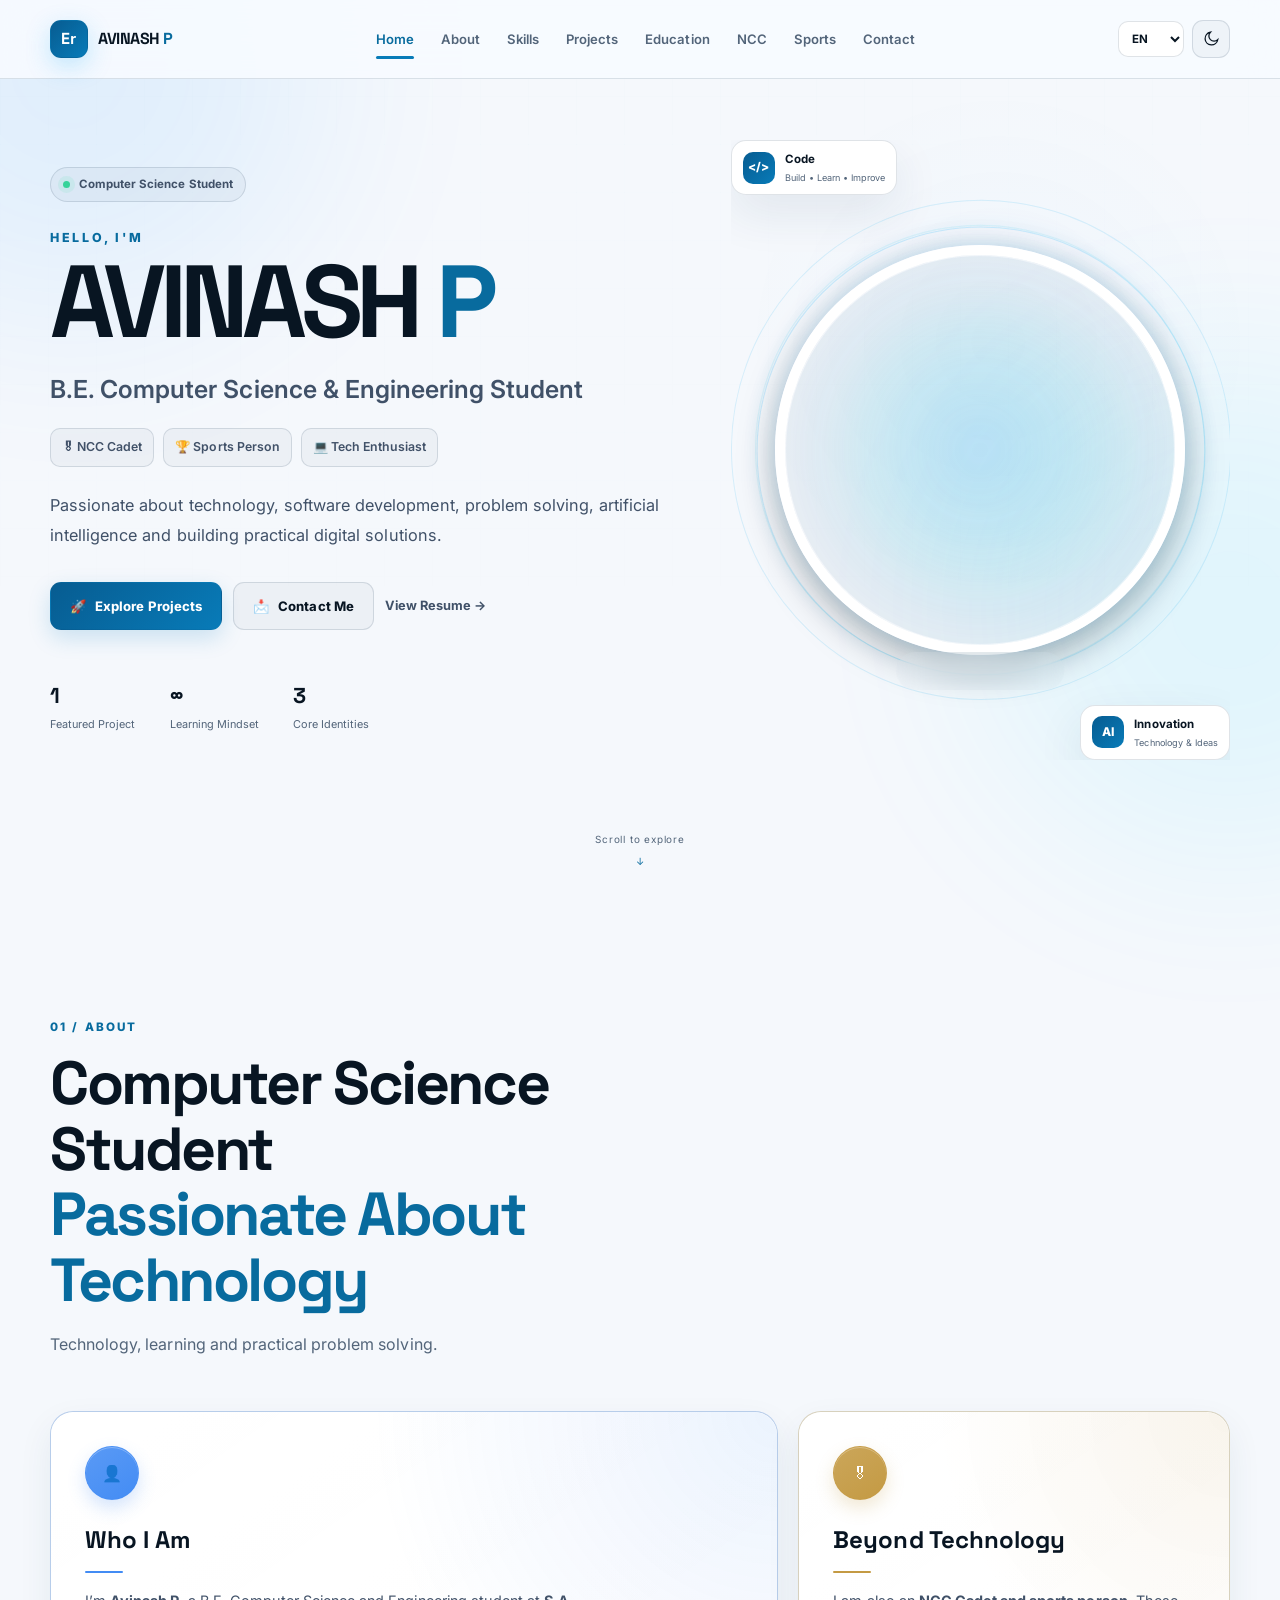
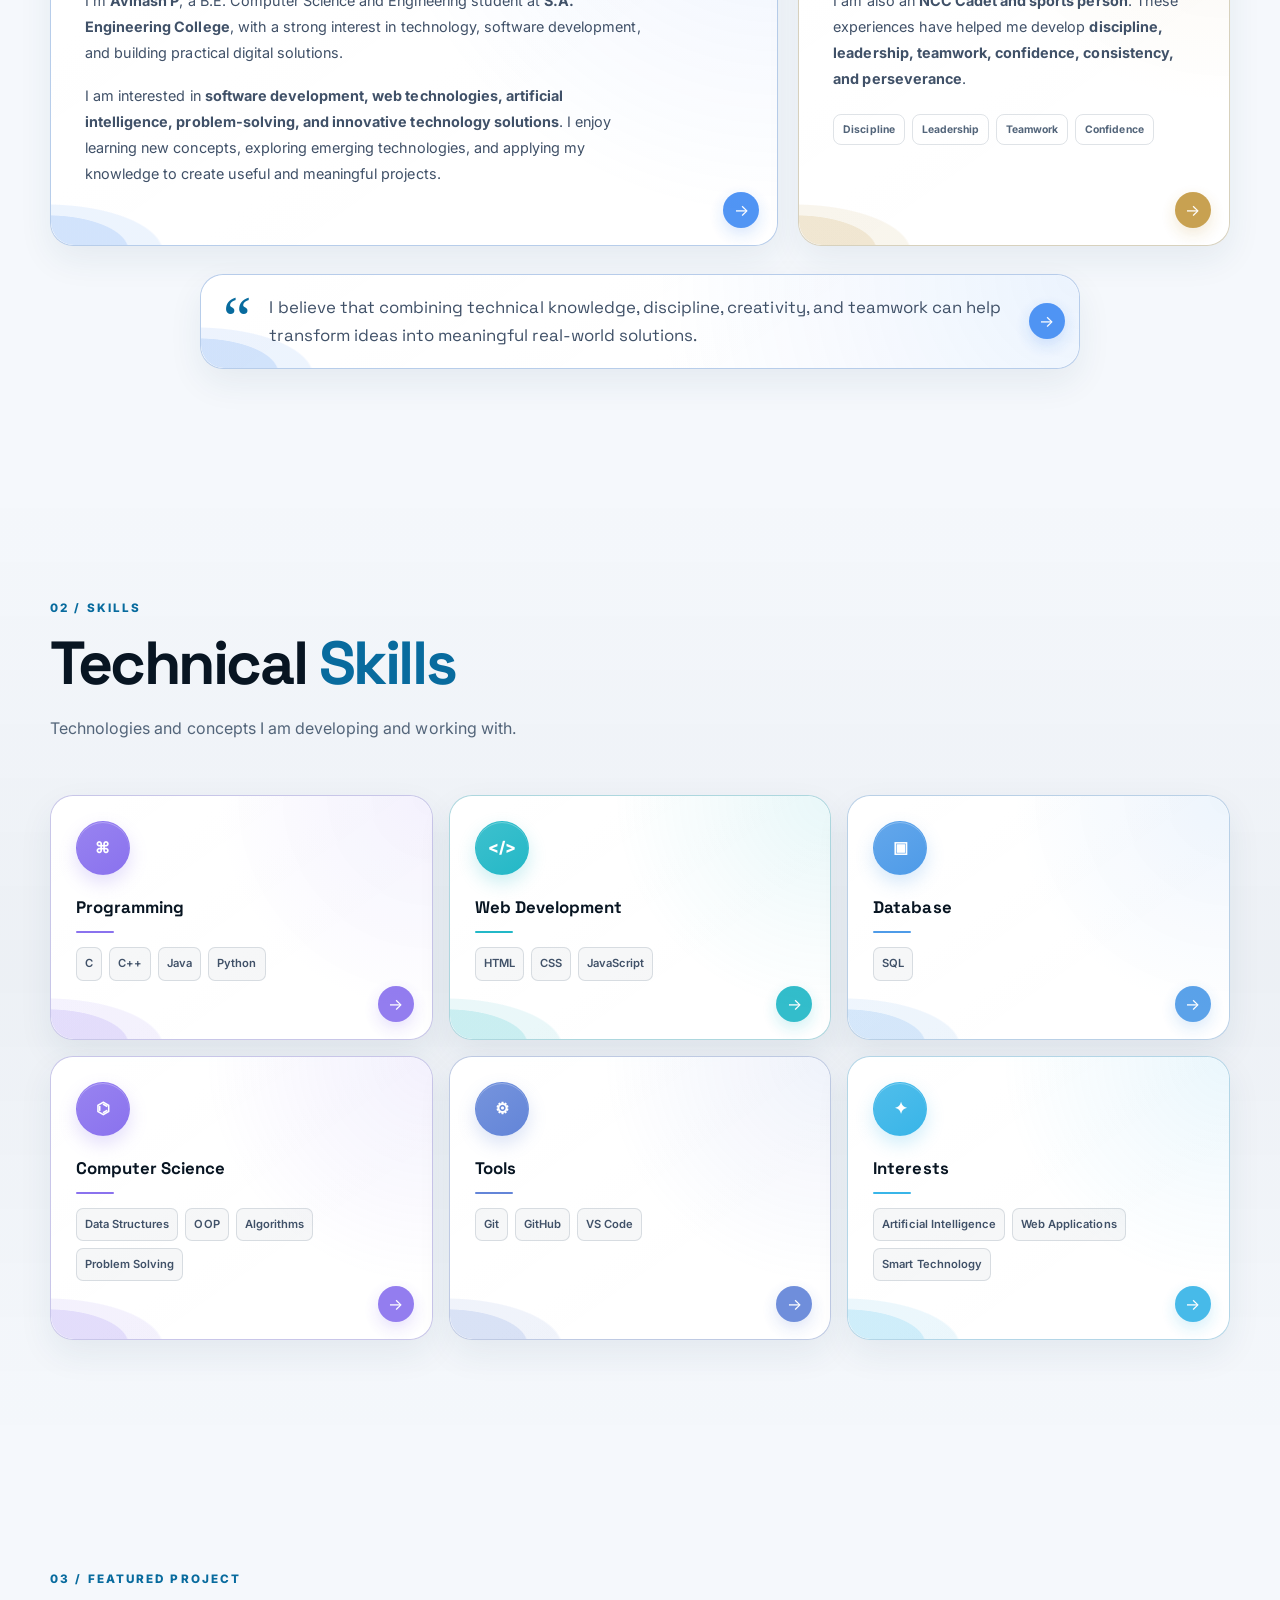
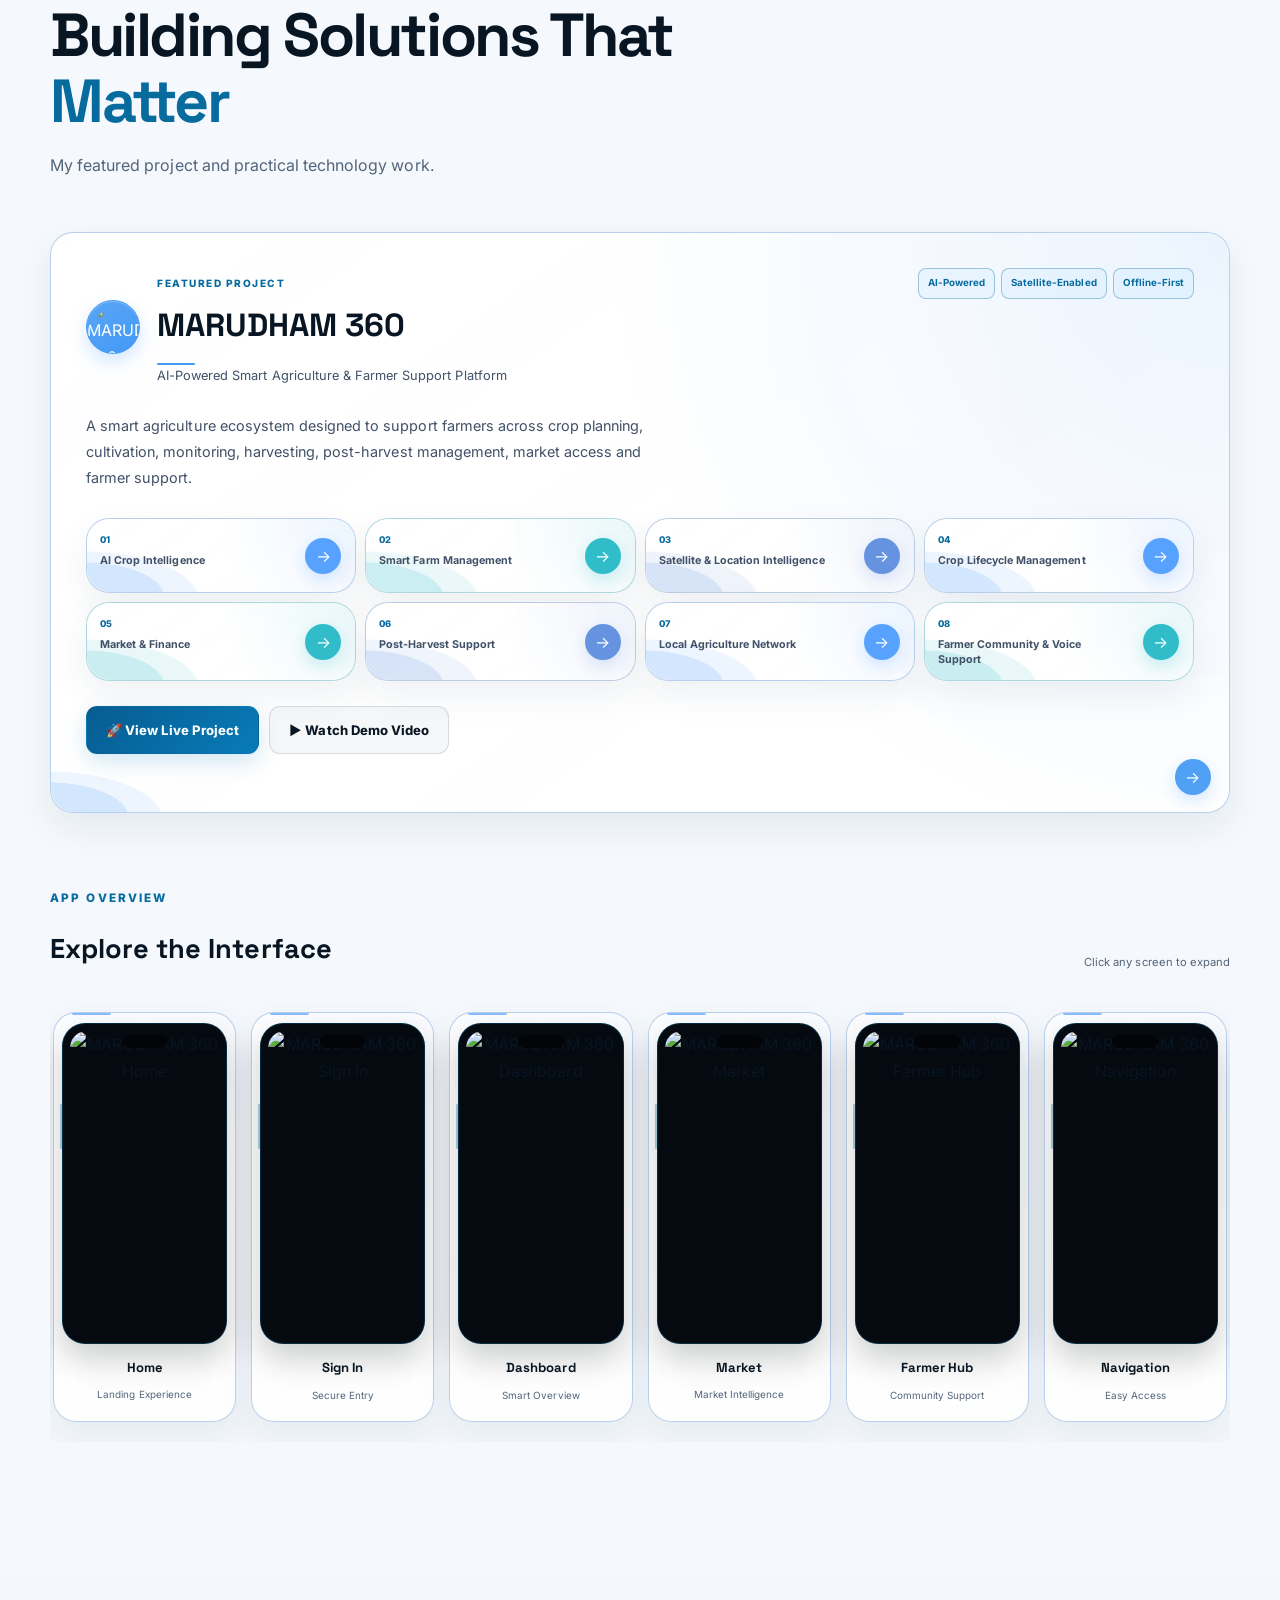
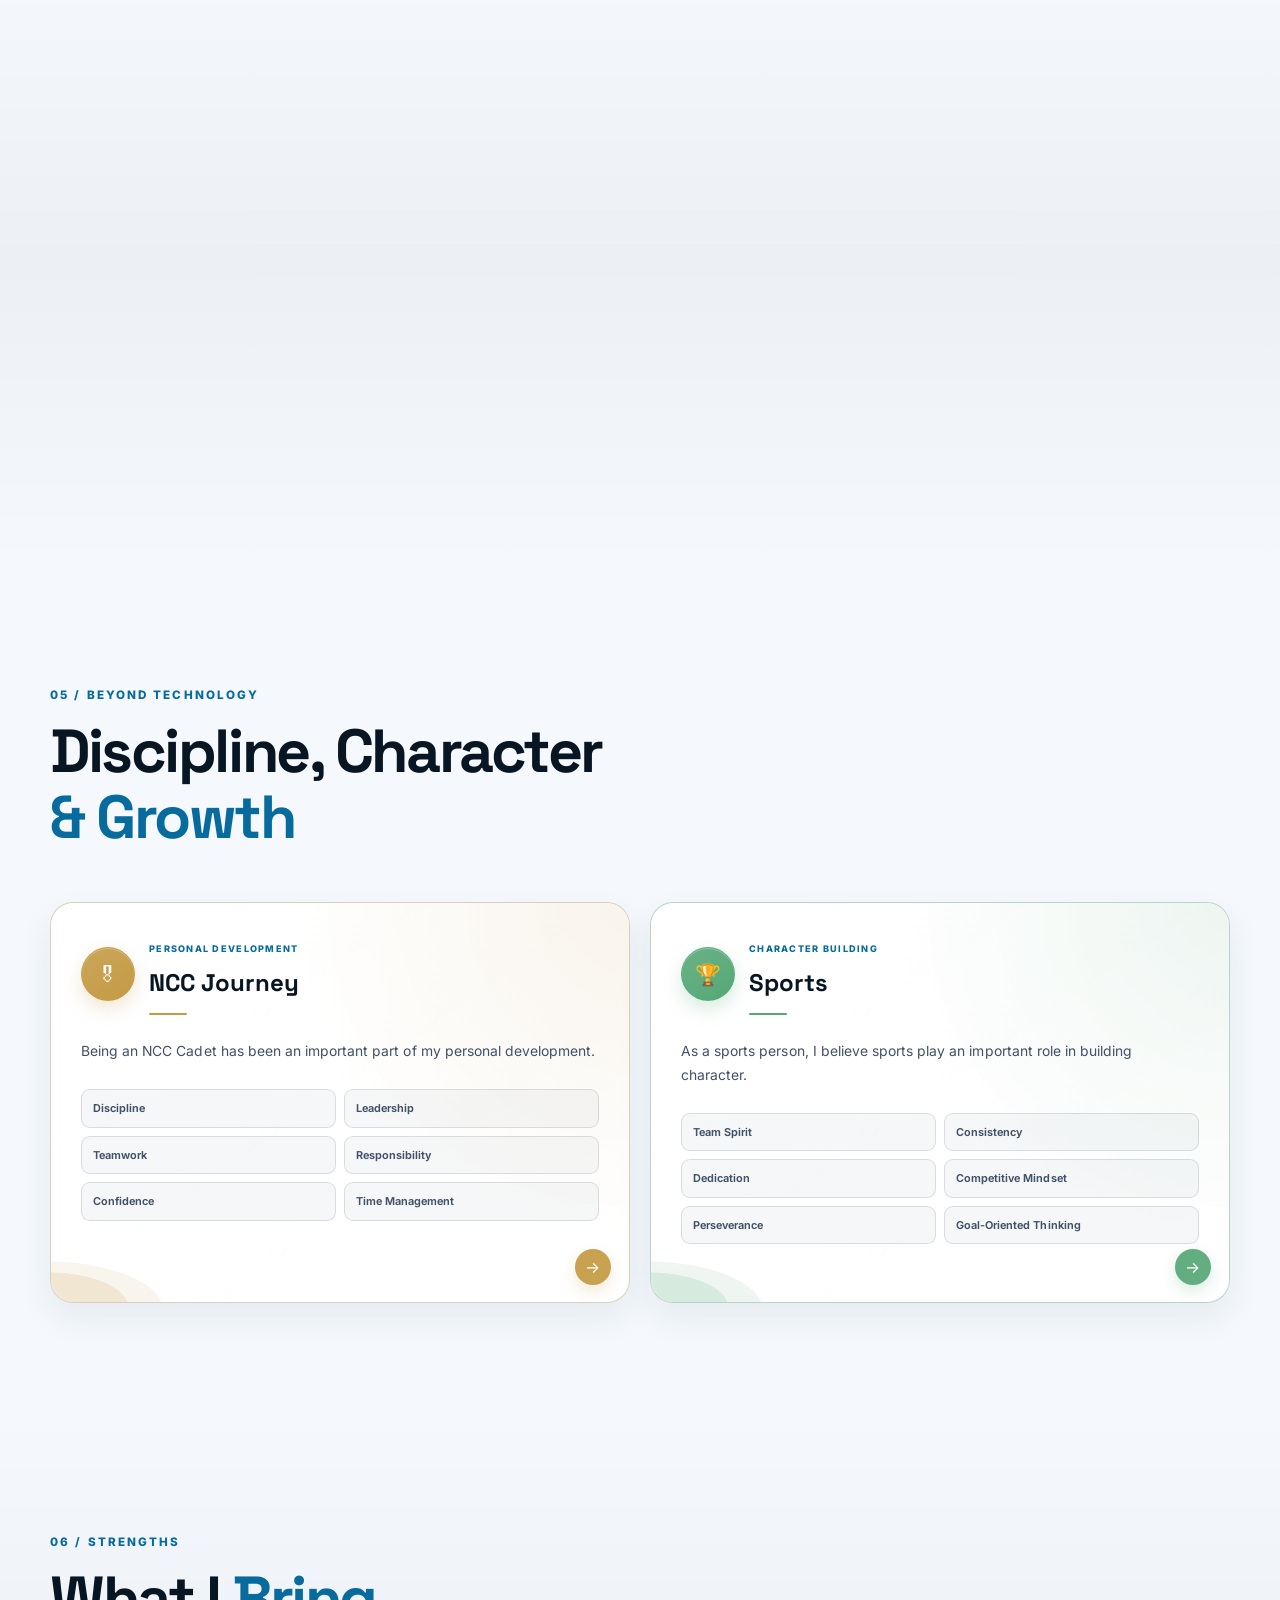
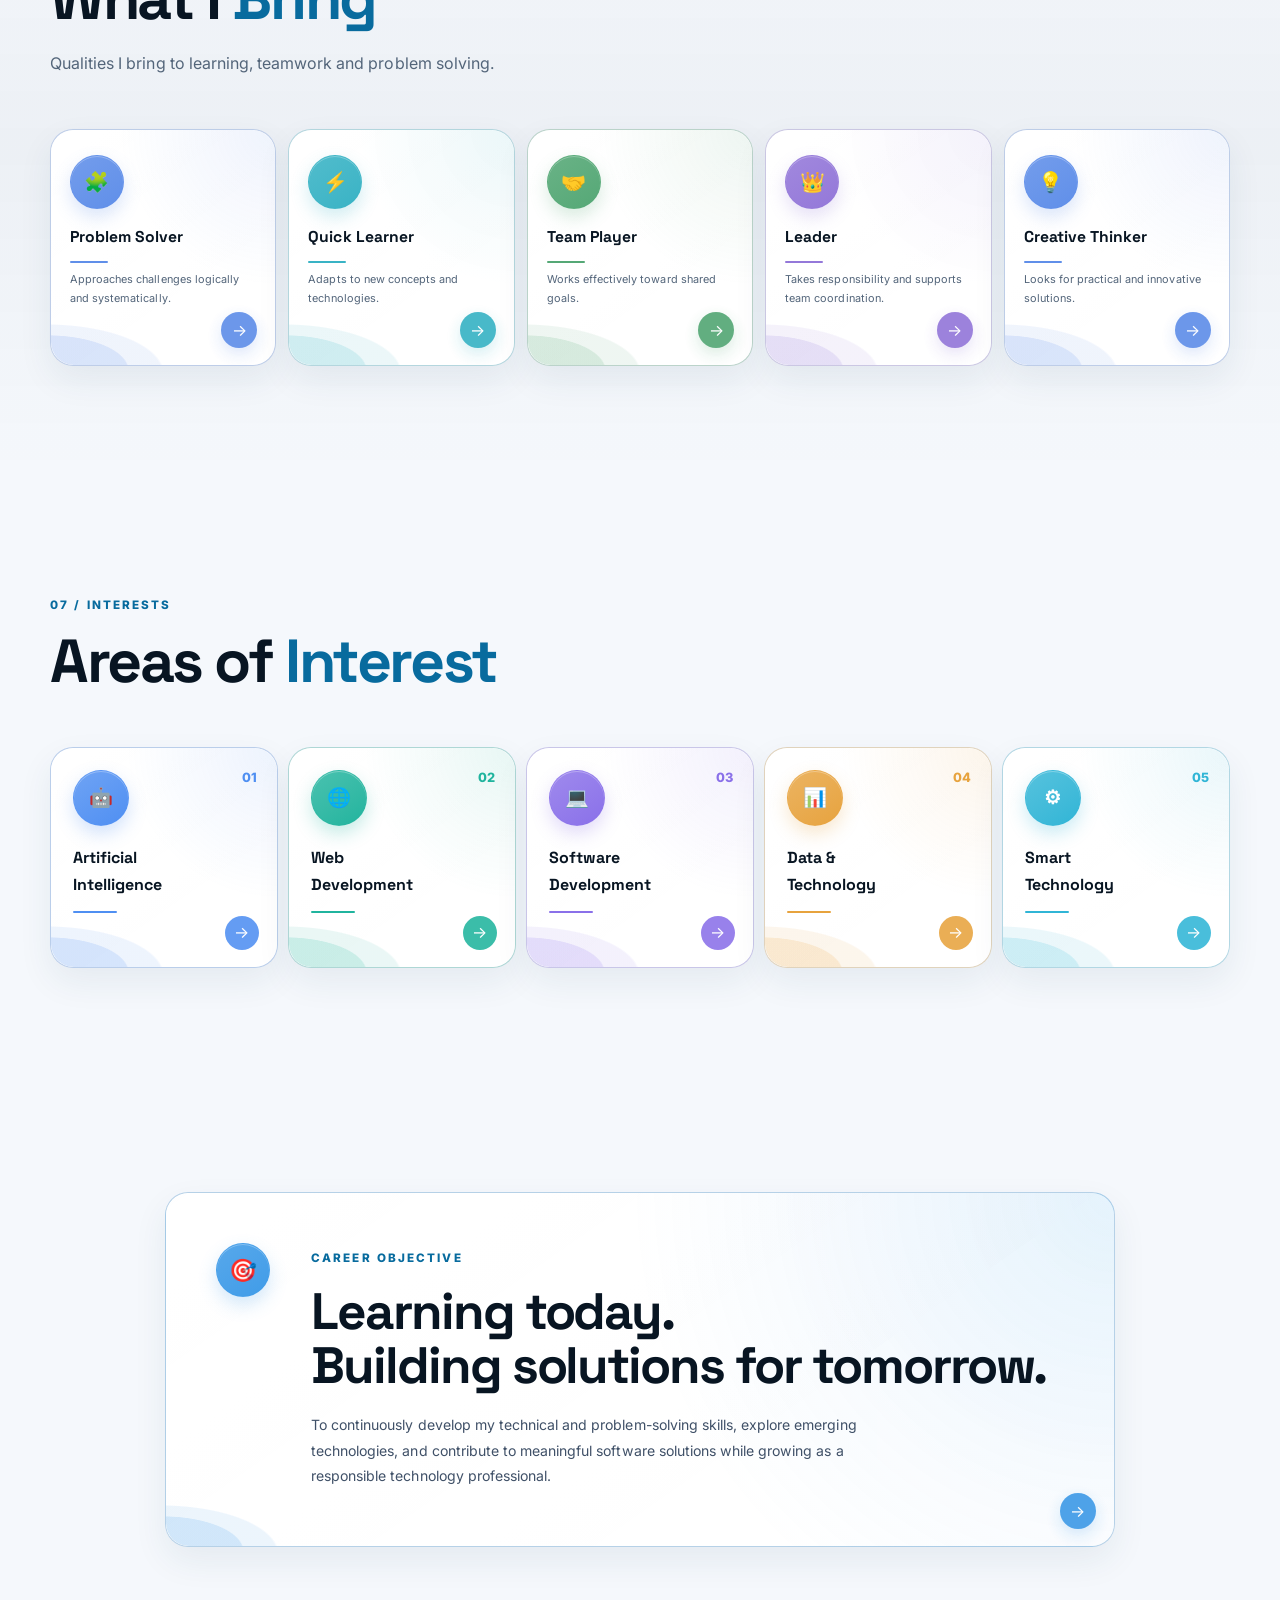
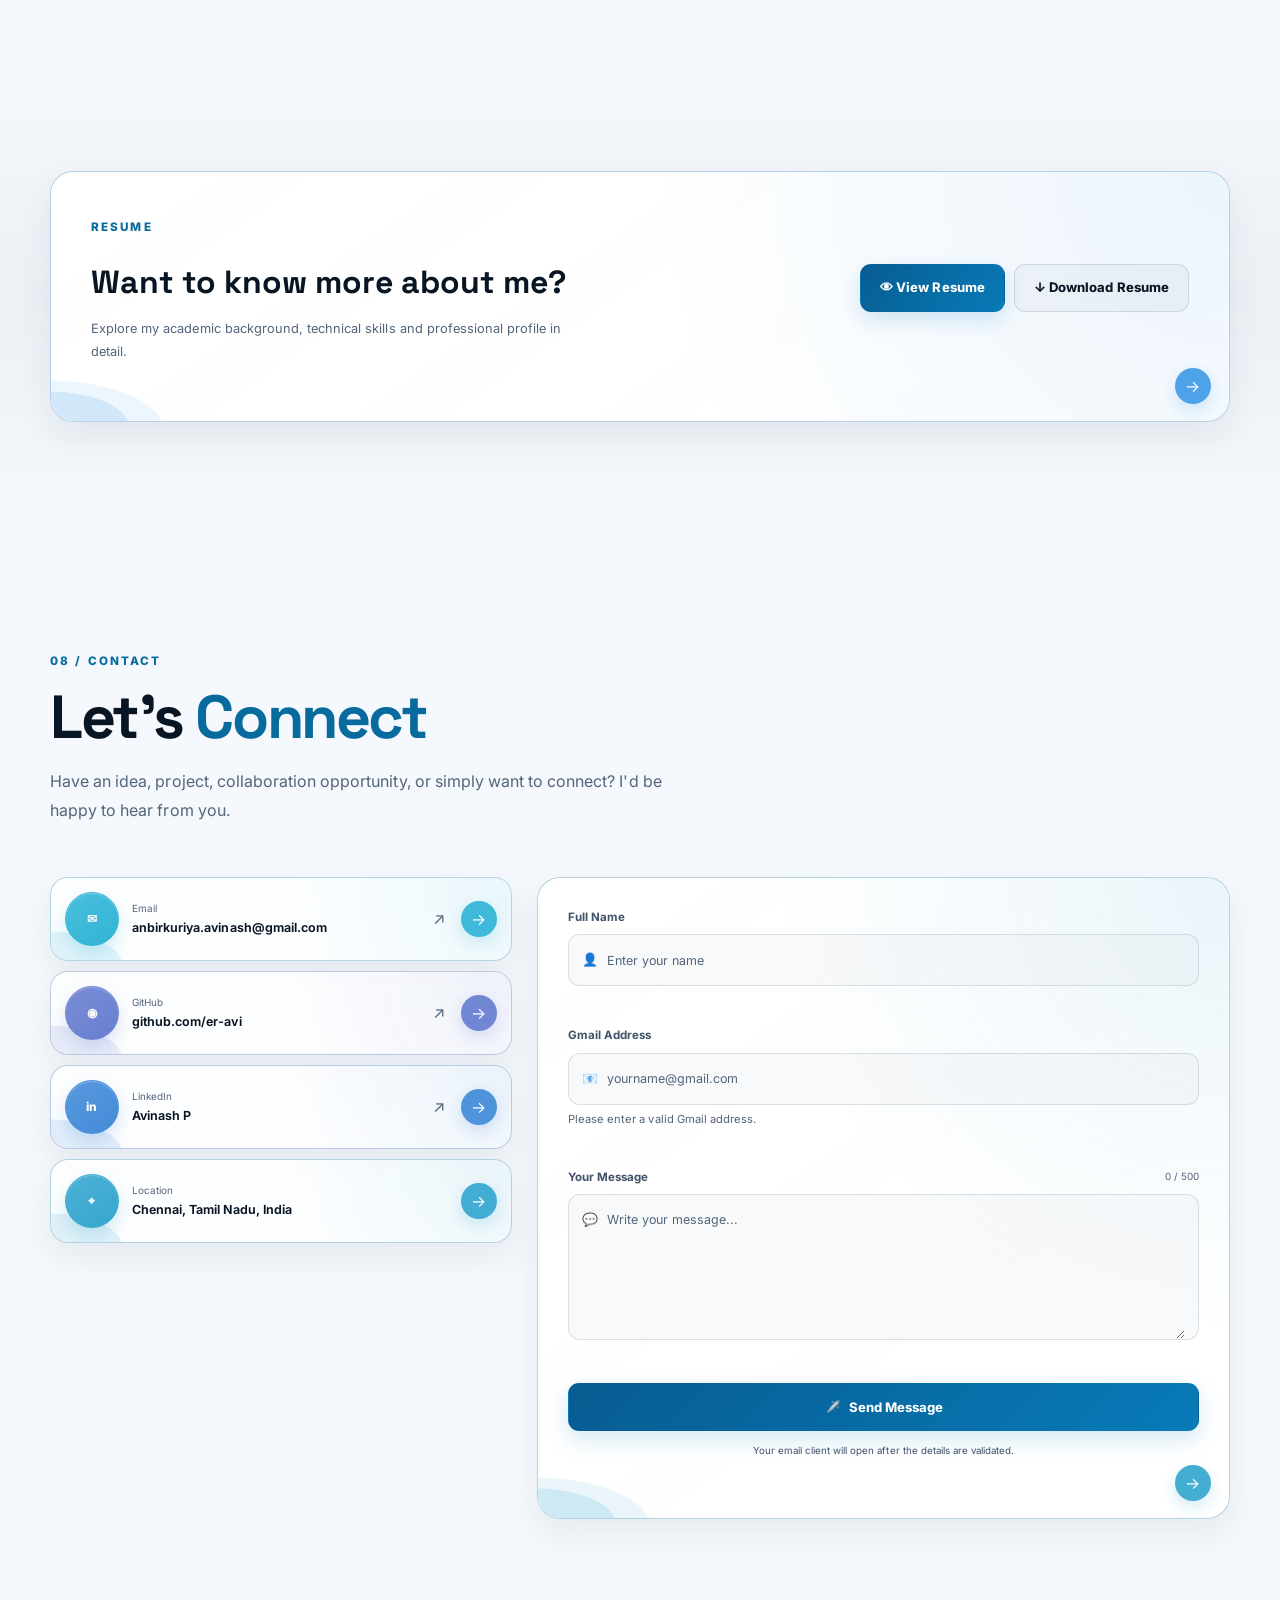
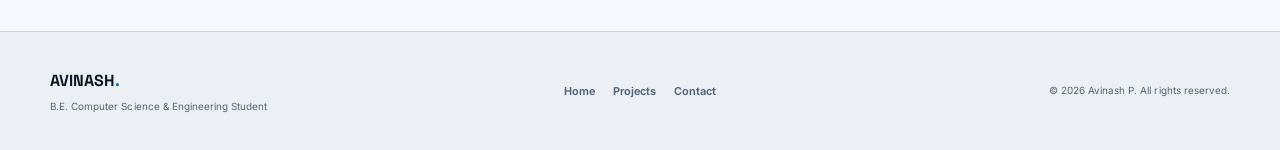
==== index.html @ 11cf3e13 "Add Pages homepage entry point" ====
<!DOCTYPE html>
<html lang="en">
<head>
  <meta charset="UTF-8">
  <meta name="viewport" content="width=device-width, initial-scale=1.0">
  <meta name="theme-color" content="#08111f">

  <title>AVINASH P | B.E. Computer Science & Engineering Student</title>
  <meta name="description" content="Portfolio of Avinash P — B.E. Computer Science & Engineering student, NCC Cadet, Sports Person and Tech Enthusiast.">

  <link rel="icon" href="img/avi.jpeg">

  <link rel="preconnect" href="https://fonts.googleapis.com">
  <link rel="preconnect" href="https://fonts.gstatic.com" crossorigin>
  <link href="https://fonts.googleapis.com/css2?family=Inter:wght@400;500;600;700;800&family=Space+Grotesk:wght@400;500;600;700&display=swap" rel="stylesheet">
  <link rel="stylesheet" href="./style3.css">
</head>

<body>

  <!-- =========================
       BACKGROUND
  ========================== -->
  <div class="page-grid"></div>
  <div class="ambient ambient-one"></div>
  <div class="ambient ambient-two"></div>
  
  <!-- Scroll Progress -->
  <div class="scroll-progress" id="scrollProgress"></div>

  <!-- =========================
       NAVBAR
  ========================== -->
  <header class="navbar" id="navbar">
    <div class="container nav-inner">

      <a href="#home" class="brand">
        <span class="brand-mark">Er</span>
        <span class="brand-text">AVINASH <span>P</span></span>
      </a>

      <nav class="desktop-nav" id="desktopNav">
        <a href="#home" class="nav-link active" data-nav="home">Home</a>
        <a href="#about" class="nav-link" data-nav="about">About</a>
        <a href="#skills" class="nav-link" data-nav="skills">Skills</a>
        <a href="#projects" class="nav-link" data-nav="projects">Projects</a>
        <a href="#education" class="nav-link" data-nav="education">Education</a>
        <a href="#ncc" class="nav-link" data-nav="ncc">NCC</a>
        <a href="#sports" class="nav-link" data-nav="sports">Sports</a>
        <a href="#contact" class="nav-link" data-nav="contact">Contact</a>
      </nav>

      <div class="nav-actions">

        <select class="language-select" id="languageSelect" aria-label="Language">
          <option value="en">EN</option>
          <option value="ta">தமிழ்</option>
          <option value="hi">हिन्दी</option>
        </select>

        <button class="icon-button" id="themeToggle" aria-label="Toggle theme">
          <svg class="icon sun-icon" viewBox="0 0 24 24">
            <circle cx="12" cy="12" r="4"></circle>
            <path d="M12 2v2M12 20v2M4.93 4.93l1.41 1.41M17.66 17.66l1.41 1.41M2 12h2M20 12h2M4.93 19.07l1.41-1.41M17.66 6.34l1.41-1.41"></path>
          </svg>

          <svg class="icon moon-icon" viewBox="0 0 24 24">
            <path d="M21 12.8A8.5 8.5 0 1 1 11.2 3 6.6 6.6 0 0 0 21 12.8Z"></path>
          </svg>
        </button>

        <button class="menu-button" id="menuButton" aria-label="Open menu" aria-expanded="false">
          <span></span>
          <span></span>
          <span></span>
        </button>

      </div>
    </div>

    <!-- Mobile Navigation -->
    <nav class="mobile-nav" id="mobileNav" aria-label="Mobile navigation">
      <a href="#home">Home</a>
      <a href="#about">About</a>
      <a href="#skills">Skills</a>
      <a href="#projects">Projects</a>
      <a href="#education">Education</a>
      <a href="#ncc">NCC</a>
      <a href="#sports">Sports</a>
      <a href="#what-i-bring">What I Bring</a>
      <a href="#interests">Interests</a>
      <a href="#career">Career Objective</a>
      <a href="#resume">Resume</a>
      <a href="#contact">Contact</a>
    </nav>
  </header>


  <main>

    <!-- =========================
         HERO
    ========================== -->
    <section class="hero section" id="home">

      <div class="container hero-grid">

        <div class="hero-content reveal">

          <div class="availability">
            <span class="status-dot"></span>
            <span>Computer Science Student</span>
          </div>

          <p class="eyebrow">HELLO, I'M</p>

          <h1>
            AVINASH <span>P</span>
          </h1>

          <h2>
            B.E. Computer Science &amp; Engineering Student
          </h2>

          <div class="identity-tags">
            <span>🎖 NCC Cadet</span>
            <span>🏆 Sports Person</span>
            <span>💻 Tech Enthusiast</span>
          </div>

          <p class="hero-description">
            Passionate about technology, software development, problem solving,
            artificial intelligence and building practical digital solutions.
          </p>

          <div class="hero-buttons">
            <a href="#projects" class="btn btn-primary">
              <span>🚀</span>
              Explore Projects
            </a>

            <a href="#contact" class="btn btn-secondary">
              <span>📩</span>
              Contact Me
            </a>

            <a href="#resume" class="text-link">
              View Resume →
            </a>
          </div>

          <div class="hero-mini-stats">
            <div>
              <strong>1</strong>
              <span>Featured Project</span>
            </div>

            <div>
              <strong>∞</strong>
              <span>Learning Mindset</span>
            </div>

            <div>
              <strong>3</strong>
              <span>Core Identities</span>
            </div>
          </div>

        </div>

        <div class="hero-visual reveal">

          <div class="hero-orbit orbit-one"></div>
          <div class="hero-orbit orbit-two"></div>

          <div class="profile-glow"></div>

          <div class="profile-card">
            <div class="profile-image-wrap">
              <img src="img/avi.jpeg" alt="Avinash P" class="profile-image">
            </div>

            <div class="profile-card-info">
              <span>AVINASH P</span>
              <small>CSE STUDENT</small>
            </div>
          </div>

          <div class="floating-card floating-code">
            <span>&lt;/&gt;</span>
            <div>
              <strong>Code</strong>
              <small>Build • Learn • Improve</small>
            </div>
          </div>

          <div class="floating-card floating-ai">
            <span>AI</span>
            <div>
              <strong>Innovation</strong>
              <small>Technology &amp; Ideas</small>
            </div>
          </div>

        </div>

      </div>

      <a href="#about" class="scroll-indicator">
        <span>Scroll to explore</span>
        <span class="scroll-arrow">↓</span>
      </a>

    </section>


    <!-- =========================
         ABOUT
    ========================== -->
    <section class="section" id="about">
      <div class="container">

        <div class="section-heading reveal">
          <span class="section-label">01 / ABOUT</span>
          <h2>Computer Science Student<br><span>Passionate About Technology</span></h2>
          <p>Technology, learning and practical problem solving.</p>
        </div>

        <div class="about-grid">

          <article class="about-main glass-card reveal">
            <div class="card-icon">👤</div>

            <h3>Who I Am</h3>

            <p>
              I’m <strong>Avinash P</strong>, a B.E. Computer Science and
              Engineering student at <strong>S.A. Engineering College</strong>,
              with a strong interest in technology, software development,
              and building practical digital solutions.
            </p>

            <p>
              I am interested in <strong>software development, web technologies,
              artificial intelligence, problem-solving, and innovative
              technology solutions</strong>. I enjoy learning new concepts,
              exploring emerging technologies, and applying my knowledge to
              create useful and meaningful projects.
            </p>
          </article>

          <article class="about-side glass-card reveal">
            <div class="card-icon">🎖</div>

            <h3>Beyond Technology</h3>

            <p>
              I am also an <strong>NCC Cadet and sports person</strong>.
              These experiences have helped me develop
              <strong>discipline, leadership, teamwork, confidence,
              consistency, and perseverance</strong>.
            </p>

            <div class="value-line">
              <span>Discipline</span>
              <span>Leadership</span>
              <span>Teamwork</span>
              <span>Confidence</span>
            </div>
          </article>

        </div>

        <div class="about-quote reveal">
          <span>“</span>
          <p>
            I believe that combining technical knowledge, discipline,
            creativity, and teamwork can help transform ideas into meaningful
            real-world solutions.
          </p>
        </div>

      </div>
    </section>


    <!-- =========================
         SKILLS
    ========================== -->
    <section class="section section-alt" id="skills">
      <div class="container">

        <div class="section-heading reveal">
          <span class="section-label">02 / SKILLS</span>
          <h2>Technical <span>Skills</span></h2>
          <p>Technologies and concepts I am developing and working with.</p>
        </div>

        <div class="skills-grid">

          <article class="skill-card glass-card reveal">
            <div class="skill-icon">⌘</div>
            <h3>Programming</h3>
            <div class="skill-tags">
              <span>C</span>
              <span>C++</span>
              <span>Java</span>
              <span>Python</span>
            </div>
          </article>

          <article class="skill-card glass-card reveal">
            <div class="skill-icon">&lt;/&gt;</div>
            <h3>Web Development</h3>
            <div class="skill-tags">
              <span>HTML</span>
              <span>CSS</span>
              <span>JavaScript</span>
            </div>
          </article>

          <article class="skill-card glass-card reveal">
            <div class="skill-icon">▣</div>
            <h3>Database</h3>
            <div class="skill-tags">
              <span>SQL</span>
            </div>
          </article>

          <article class="skill-card glass-card reveal">
            <div class="skill-icon">⌬</div>
            <h3>Computer Science</h3>
            <div class="skill-tags">
              <span>Data Structures</span>
              <span>OOP</span>
              <span>Algorithms</span>
              <span>Problem Solving</span>
            </div>
          </article>

          <article class="skill-card glass-card reveal">
            <div class="skill-icon">⚙</div>
            <h3>Tools</h3>
            <div class="skill-tags">
              <span>Git</span>
              <span>GitHub</span>
              <span>VS Code</span>
            </div>
          </article>

          <article class="skill-card glass-card skill-interest reveal">
            <div class="skill-icon">✦</div>
            <h3>Interests</h3>
            <div class="skill-tags">
              <span>Artificial Intelligence</span>
              <span>Web Applications</span>
              <span>Smart Technology</span>
            </div>
          </article>

        </div>

      </div>
    </section>


    <!-- =========================
         PROJECT
    ========================== -->
    <section class="section" id="projects">
      <div class="container">

        <div class="section-heading reveal">
          <span class="section-label">03 / FEATURED PROJECT</span>
          <h2>Building Solutions That<br><span>Matter</span></h2>
          <p>My featured project and practical technology work.</p>
        </div>

        <article class="project-feature glass-card reveal">

          <div class="project-top">

            <div class="project-title-area">
              <div class="project-icon">
                <img src="img/icon.jpeg" alt="MARUDHAM 360 icon">
              </div>

              <div>
                <span class="project-kicker">FEATURED PROJECT</span>
                <h3>MARUDHAM 360</h3>
                <p>AI-Powered Smart Agriculture &amp; Farmer Support Platform</p>
              </div>
            </div>

            <div class="project-badges">
              <span>AI-Powered</span>
              <span>Satellite-Enabled</span>
              <span>Offline-First</span>
            </div>

          </div>

          <div class="project-description">
            <p>
              A smart agriculture ecosystem designed to support farmers across
              crop planning, cultivation, monitoring, harvesting, post-harvest
              management, market access and farmer support.
            </p>
          </div>

          <div class="project-features">

            <div>
              <span>01</span>
              <strong>AI Crop Intelligence</strong>
            </div>

            <div>
              <span>02</span>
              <strong>Smart Farm Management</strong>
            </div>

            <div>
              <span>03</span>
              <strong>Satellite &amp; Location Intelligence</strong>
            </div>

            <div>
              <span>04</span>
              <strong>Crop Lifecycle Management</strong>
            </div>

            <div>
              <span>05</span>
              <strong>Market &amp; Finance</strong>
            </div>

            <div>
              <span>06</span>
              <strong>Post-Harvest Support</strong>
            </div>

            <div>
              <span>07</span>
              <strong>Local Agriculture Network</strong>
            </div>

            <div>
              <span>08</span>
              <strong>Farmer Community &amp; Voice Support</strong>
            </div>

          </div>

          <div class="project-actions">
            <a href="https://voltrezzz.github.io/AI-Crop-Assistant/"
               target="_blank"
               rel="noopener noreferrer"
               class="btn btn-primary">
              🚀 View Live Project
            </a>

            <a href="https://voltrezzz.github.io/demo-video/"
               target="_blank"
               rel="noopener noreferrer"
               class="btn btn-secondary">
              ▶ Watch Demo Video
            </a>
          </div>

        </article>


        <!-- App Screenshots -->
        <div class="showcase-heading reveal">
          <div>
            <span class="section-label">APP OVERVIEW</span>
            <h3>Explore the Interface</h3>
          </div>
          <span class="showcase-hint">Click any screen to expand</span>
        </div>

        <div class="app-showcase reveal">

          <article class="app-shot" data-image="img/land.jpeg">
            <div class="phone-frame">
              <div class="phone-notch"></div>
              <img src="img/land.jpeg" alt="MARUDHAM 360 Home">
            </div>
            <h4>Home</h4>
            <span>Landing Experience</span>
          </article>

          <article class="app-shot" data-image="img/sign.jpeg">
            <div class="phone-frame">
              <div class="phone-notch"></div>
              <img src="img/sign.jpeg" alt="MARUDHAM 360 Sign In">
            </div>
            <h4>Sign In</h4>
            <span>Secure Entry</span>
          </article>

          <article class="app-shot" data-image="img/DASHBOARD.jpeg">
            <div class="phone-frame">
              <div class="phone-notch"></div>
              <img src="img/DASHBOARD.jpeg" alt="MARUDHAM 360 Dashboard">
            </div>
            <h4>Dashboard</h4>
            <span>Smart Overview</span>
          </article>

          <article class="app-shot" data-image="img/market.jpeg">
            <div class="phone-frame">
              <div class="phone-notch"></div>
              <img src="img/market.jpeg" alt="MARUDHAM 360 Market">
            </div>
            <h4>Market</h4>
            <span>Market Intelligence</span>
          </article>

          <article class="app-shot" data-image="img/HUB.jpeg">
            <div class="phone-frame">
              <div class="phone-notch"></div>
              <img src="img/HUB.jpeg" alt="MARUDHAM 360 Farmer Hub">
            </div>
            <h4>Farmer Hub</h4>
            <span>Community Support</span>
          </article>

          <article class="app-shot" data-image="img/NAV.jpeg">
            <div class="phone-frame">
              <div class="phone-notch"></div>
              <img src="img/NAV.jpeg" alt="MARUDHAM 360 Navigation">
            </div>
            <h4>Navigation</h4>
            <span>Easy Access</span>
          </article>

        </div>

      </div>
    </section>


    <!-- =========================
         EDUCATION
    ========================== -->
    <section class="section section-alt" id="education">
      <div class="container">

        <div class="section-heading reveal">
          <span class="section-label">04 / EDUCATION</span>
          <h2>Academic <span>Journey</span></h2>
        </div>

        <article class="education-card glass-card reveal">

          <div class="education-icon">🎓</div>

          <div class="education-content">
            <span class="education-status">CURRENTLY PURSUING</span>
            <h3>B.E. Computer Science &amp; Engineering</h3>
            <h4>S.A. Engineering College</h4>

            <div class="education-location">
              <span>📍</span>
              <span>Chennai, Tamil Nadu</span>
            </div>
          </div>

          <div class="education-side">
            <span> B.E.CSE </span>
          </div>

        </article>

      </div>
    </section>


    <!-- =========================
         NCC + SPORTS
    ========================== -->
    <section class="section" id="ncc">
      <div class="container">

        <div class="section-heading reveal">
          <span class="section-label">05 / BEYOND TECHNOLOGY</span>
          <h2>Discipline, Character<br><span>&amp; Growth</span></h2>
        </div>

        <div class="life-grid">

          <!-- NCC -->
          <article class="life-card ncc-card glass-card reveal">

            <div class="life-header">
              <div class="life-icon">🎖</div>
              <div>
                <span>PERSONAL DEVELOPMENT</span>
                <h3>NCC Journey</h3>
              </div>
            </div>

            <p>
              Being an NCC Cadet has been an important part of my personal
              development.
            </p>

            <div class="value-grid">
              <span>Discipline</span>
              <span>Leadership</span>
              <span>Teamwork</span>
              <span>Responsibility</span>
              <span>Confidence</span>
              <span>Time Management</span>
            </div>

          </article>


          <!-- Sports -->
          <article class="life-card sports-card glass-card reveal" id="sports">

            <div class="life-header">
              <div class="life-icon">🏆</div>
              <div>
                <span>CHARACTER BUILDING</span>
                <h3>Sports</h3>
              </div>
            </div>

            <p>
              As a sports person, I believe sports play an important role in
              building character.
            </p>

            <div class="value-grid">
              <span>Team Spirit</span>
              <span>Consistency</span>
              <span>Dedication</span>
              <span>Competitive Mindset</span>
              <span>Perseverance</span>
              <span>Goal-Oriented Thinking</span>
            </div>

          </article>

        </div>

      </div>
    </section>


    <!-- =========================
         WHAT I BRING
    ========================== -->
    <section class="section section-alt" id="what-i-bring">
      <div class="container">

        <div class="section-heading reveal">
          <span class="section-label">06 / STRENGTHS</span>
          <h2>What I <span>Bring</span></h2>
          <p>Qualities I bring to learning, teamwork and problem solving.</p>
        </div>

        <div class="strength-grid">

          <article class="strength-card reveal">
            <span>🧩</span>
            <h3>Problem Solver</h3>
            <p>Approaches challenges logically and systematically.</p>
          </article>

          <article class="strength-card reveal">
            <span>⚡</span>
            <h3>Quick Learner</h3>
            <p>Adapts to new concepts and technologies.</p>
          </article>

          <article class="strength-card reveal">
            <span>🤝</span>
            <h3>Team Player</h3>
            <p>Works effectively toward shared goals.</p>
          </article>

          <article class="strength-card reveal">
            <span>👑</span>
            <h3>Leader</h3>
            <p>Takes responsibility and supports team coordination.</p>
          </article>

          <article class="strength-card reveal">
            <span>💡</span>
            <h3>Creative Thinker</h3>
            <p>Looks for practical and innovative solutions.</p>
          </article>

        </div>

      </div>
    </section>


    <!-- =========================
         INTERESTS
    ========================== -->
    <section class="section" id="interests">
      <div class="container">

        <div class="section-heading reveal">
          <span class="section-label">07 / INTERESTS</span>
          <h2>Areas of <span>Interest</span></h2>
        </div>

        <div class="interest-grid">

          <div class="interest-item reveal">
            <span>01</span>
            <strong>Artificial Intelligence</strong>
          </div>

          <div class="interest-item reveal">
            <span>02</span>
            <strong>Web Development</strong>
          </div>

          <div class="interest-item reveal">
            <span>03</span>
            <strong>Software Development</strong>
          </div>

          <div class="interest-item reveal">
            <span>04</span>
            <strong>Data &amp; Technology</strong>
          </div>

          <div class="interest-item reveal">
            <span>05</span>
            <strong>Smart Technology</strong>
          </div>

        </div>

      </div>
    </section>


    <!-- =========================
         CAREER
    ========================== -->
    <section class="section career-section" id="career">
      <div class="container">

        <article class="career-card reveal">

          <div class="career-icon">🎯</div>

          <div>
            <span class="section-label">CAREER OBJECTIVE</span>

            <h2>
              Learning today.<br>
              Building solutions for tomorrow.
            </h2>

            <p>
              To continuously develop my technical and problem-solving skills,
              explore emerging technologies, and contribute to meaningful
              software solutions while growing as a responsible technology
              professional.
            </p>
          </div>

        </article>

      </div>
    </section>


    <!-- =========================
         RESUME
    ========================== -->
    <section class="section section-alt" id="resume">
      <div class="container">

        <article class="resume-card reveal">

          <div class="resume-content">
            <span class="section-label">RESUME</span>
            <h2>Want to know more about me?</h2>
            <p>
              Explore my academic background, technical skills and professional
              profile in detail.
            </p>
          </div>

          <div class="resume-actions">

            <!-- Change resume.pdf to your actual resume filename -->
            <a href="resume.pdf"
               target="_blank"
               class="btn btn-primary">
              👁 View Resume
            </a>

            <a href="resume.pdf"
               download
               class="btn btn-secondary">
              ↓ Download Resume
            </a>

          </div>

        </article>

      </div>
    </section>


    <!-- =========================
         CONTACT
    ========================== -->
    <section class="section" id="contact">
      <div class="container">

        <div class="section-heading reveal">
          <span class="section-label">08 / CONTACT</span>
          <h2>Let's <span>Connect</span></h2>
          <p>
            Have an idea, project, collaboration opportunity, or simply want
            to connect? I'd be happy to hear from you.
          </p>
        </div>

        <div class="contact-grid">

          <!-- Contact information -->
          <div class="contact-info reveal">

            <a href="mailto:anbirkuriya.avinash@gmail.com" class="contact-item">
              <span class="contact-icon">✉</span>
              <div>
                <small>Email</small>
                <strong>anbirkuriya.avinash@gmail.com</strong>
              </div>
              <span class="arrow">↗</span>
            </a>

            <a href="https://github.com/er-avi"
               target="_blank"
               rel="noopener noreferrer"
               class="contact-item">
              <span class="contact-icon">◉</span>
              <div>
                <small>GitHub</small>
                <strong>github.com/er-avi</strong>
              </div>
              <span class="arrow">↗</span>
            </a>

            <a href="https://www.linkedin.com/in/avinash-p-840787425"
               target="_blank"
               rel="noopener noreferrer"
               class="contact-item">
              <span class="contact-icon">in</span>
              <div>
                <small>LinkedIn</small>
                <strong>Avinash P</strong>
              </div>
              <span class="arrow">↗</span>
            </a>

            <div class="contact-item">
              <span class="contact-icon">⌖</span>
              <div>
                <small>Location</small>
                <strong>Chennai, Tamil Nadu, India</strong>
              </div>
            </div>

          </div>


          <!-- Form -->
          <div class="contact-form-wrap glass-card reveal">

            <form id="contactForm" novalidate>

              <div class="form-group">
                <label for="name">Full Name</label>

                <div class="input-wrap">
                  <span>👤</span>
                  <input
                    type="text"
                    id="name"
                    name="name"
                    placeholder="Enter your name"
                    autocomplete="name"
                    maxlength="60"
                  >
                </div>

                <small class="field-error" id="nameError"></small>
              </div>


              <div class="form-group">
                <label for="email">Gmail Address</label>

                <div class="input-wrap">
                  <span>📧</span>
                  <input
                    type="email"
                    id="email"
                    name="email"
                    placeholder="yourname@gmail.com"
                    autocomplete="email"
                    maxlength="100"
                  >
                </div>

                <small class="field-hint">
                  Please enter a valid Gmail address.
                </small>

                <small class="field-error" id="emailError"></small>
              </div>


              <div class="form-group">
                <div class="label-row">
                  <label for="message">Your Message</label>
                  <span id="messageCounter">0 / 500</span>
                </div>

                <div class="input-wrap textarea-wrap">
                  <span>💬</span>

                  <textarea
                    id="message"
                    name="message"
                    placeholder="Write your message..."
                    maxlength="500"
                  ></textarea>
                </div>

                <small class="field-error" id="messageError"></small>
              </div>


              <button type="submit" class="btn btn-primary submit-btn" id="submitButton">
                <span>✈️</span>
                <span>Send Message</span>
              </button>

              <p class="form-note">
                Your email client will open after the details are validated.
              </p>

            </form>

          </div>

        </div>

      </div>
    </section>

  </main>


  <!-- =========================
       FOOTER
  ========================== -->
  <footer class="footer">
    <div class="container footer-inner">

      <div>
        <a href="#home" class="footer-brand">AVINASH<span>.</span></a>
        <p>B.E. Computer Science &amp; Engineering Student</p>
      </div>

      <div class="footer-links">
        <a href="#home">Home</a>
        <a href="#projects">Projects</a>
        <a href="#contact">Contact</a>
      </div>

      <p class="copyright">
        © <span id="currentYear"></span> Avinash P. All rights reserved.
      </p>

    </div>
  </footer>


  <!-- =========================
       LIGHTBOX
  ========================== -->
  <div class="lightbox" id="lightbox" role="dialog" aria-modal="true" aria-label="Project screenshot" aria-hidden="true">

    <button class="lightbox-close" id="lightboxClose" aria-label="Close">
      ×
    </button>

    <button class="lightbox-prev" id="lightboxPrev" aria-label="Previous">
      ‹
    </button>

    <div class="lightbox-content">
      <img id="lightboxImage" src="" alt="Project screenshot">
    </div>

    <button class="lightbox-next" id="lightboxNext" aria-label="Next">
      ›
    </button>

  </div>


  <!-- =========================
       TOAST
  ========================== -->
  <div class="toast-container" id="toastContainer"></div>


  <!-- Back to top -->
  <button class="back-top" id="backTop" aria-label="Back to top">
    ↑
  </button>


  <script src="script.js"></script>
</body>
</html>
---- style3.css ----
/* =========================================================
   AVINASH P — PREMIUM PORTFOLIO
   ========================================================= */

:root {
  --bg: #07111f;
  --bg-soft: #0b1728;
  --surface: rgba(15, 29, 48, 0.72);
  --surface-solid: #0e1b2d;
  --surface-light: rgba(255,255,255,0.045);

  --text: #f5f9ff;
  --text-soft: #b7c4d6;
  --text-muted: #7f91a8;

  --primary: #22a6f2;
  --primary-bright: #5cc8ff;
  --primary-dark: #0879bb;

  --border: rgba(255,255,255,0.09);
  --border-strong: rgba(92,200,255,0.28);

  --success: #36d399;
  --danger: #ff6b7a;

  --shadow: 0 25px 80px rgba(0,0,0,0.32);

  --radius: 22px;
  --radius-small: 14px;

  --container: 1180px;
  --nav-height: 78px;

  --transition: 260ms cubic-bezier(.2,.8,.2,1);
}

[data-theme="light"] {
  --bg: #f5f8fc;
  --bg-soft: #edf3f9;
  --surface: rgba(255,255,255,0.78);
  --surface-solid: #ffffff;
  --surface-light: rgba(8,30,55,0.035);

  --text: #081522;
  --text-soft: #405168;
  --text-muted: #6d7d91;

  --border: rgba(8,30,55,0.10);
  --border-strong: rgba(8,135,207,0.25);

  --shadow: 0 25px 70px rgba(23,57,91,0.12);
}


/* =========================================================
   RESET
   ========================================================= */

* {
  margin: 0;
  padding: 0;
  box-sizing: border-box;
}

html {
  scroll-behavior: smooth;
  scroll-padding-top: 90px;
}

body {
  min-height: 100vh;
  overflow-x: hidden;

  font-family: "Inter", sans-serif;
  color: var(--text);
  background: var(--bg);

  line-height: 1.65;

  transition:
    background var(--transition),
    color var(--transition);
}

body.menu-open {
  overflow: hidden;
}

a {
  color: inherit;
  text-decoration: none;
}

button,
input,
textarea,
select {
  font: inherit;
}

button {
  border: 0;
}

img {
  display: block;
  max-width: 100%;
}

::selection {
  color: white;
  background: var(--primary);
}


/* =========================================================
   BACKGROUND
   ========================================================= */

.page-grid {
  position: fixed;
  inset: 0;
  z-index: -5;
  pointer-events: none;

  opacity: .42;

  background-image:
    linear-gradient(rgba(130,180,220,.035) 1px, transparent 1px),
    linear-gradient(90deg, rgba(130,180,220,.035) 1px, transparent 1px);

  background-size: 48px 48px;

  mask-image: linear-gradient(
    to bottom,
    black,
    transparent 90%
  );
}

.ambient {
  position: fixed;
  width: 500px;
  height: 500px;
  border-radius: 50%;
  z-index: -4;
  pointer-events: none;

  filter: blur(100px);
  opacity: .12;
}

.ambient-one {
  top: -180px;
  left: -180px;
  background: #008cff;
}

.ambient-two {
  right: -200px;
  top: 40%;
  background: #00d9ff;
}

[data-theme="light"] .ambient {
  opacity: .08;
}


/* =========================================================
   COMMON
   ========================================================= */

.container {
  width: min(calc(100% - 40px), var(--container));
  margin-inline: auto;
}

.section {
  position: relative;
  padding: 115px 0;
}

.section-alt {
  background: linear-gradient(
    180deg,
    transparent,
    var(--surface-light),
    transparent
  );
}

.section-heading {
  max-width: 760px;
  margin-bottom: 55px;
}

.section-heading.center {
  margin-inline: auto;
  text-align: center;
}

.section-label {
  display: inline-block;
  margin-bottom: 13px;

  color: var(--primary-bright);
  font-size: .73rem;
  font-weight: 800;
  letter-spacing: .18em;
}

.section-heading h2 {
  font-family: "Space Grotesk", sans-serif;
  font-size: clamp(2.1rem, 5vw, 3.8rem);
  line-height: 1.08;
  letter-spacing: -.04em;
}

.section-heading h2 span {
  color: var(--primary-bright);
}

.section-heading p {
  margin-top: 17px;
  color: var(--text-muted);
  max-width: 620px;
}

.glass-card {
  background: var(--surface);
  border: 1px solid var(--border);
  backdrop-filter: blur(18px);
  -webkit-backdrop-filter: blur(18px);
  box-shadow: var(--shadow);
}

.reveal {
  opacity: 0;
  transform: translateY(30px);
  transition:
    opacity .7s ease,
    transform .7s cubic-bezier(.2,.8,.2,1);
}

.reveal.visible {
  opacity: 1;
  transform: translateY(0);
}


/* =========================================================
   SCROLL PROGRESS
   ========================================================= */

.scroll-progress {
  position: fixed;
  z-index: 1001;
  top: 0;
  left: 0;

  width: 0;
  height: 3px;

  background: linear-gradient(
    90deg,
    var(--primary),
    var(--primary-bright)
  );
}


/* =========================================================
   NAVBAR
   ========================================================= */

.navbar {
  position: fixed;
  z-index: 1000;
  top: 0;
  left: 0;
  width: 100%;

  border-bottom: 1px solid transparent;

  background: rgba(7,17,31,.58);
  backdrop-filter: blur(18px);
  -webkit-backdrop-filter: blur(18px);

  transition: var(--transition);
}

[data-theme="light"] .navbar {
  background: rgba(245,248,252,.78);
}

.navbar.scrolled {
  border-color: var(--border);
  box-shadow: 0 12px 35px rgba(0,0,0,.12);
}

.nav-inner {
  height: var(--nav-height);

  display: flex;
  align-items: center;
  justify-content: space-between;
  gap: 25px;
}

.brand {
  display: flex;
  align-items: center;
  gap: 10px;

  font-family: "Space Grotesk", sans-serif;
  font-weight: 800;
}

.brand-mark {
  width: 38px;
  height: 38px;

  display: grid;
  place-items: center;

  border: 1px solid var(--border-strong);
  border-radius: 11px;

  color: white;
  background: linear-gradient(
    135deg,
    var(--primary-dark),
    var(--primary)
  );

  box-shadow: 0 8px 25px rgba(34,166,242,.25);
}

.brand-text {
  letter-spacing: -.03em;
}

.brand-text span,
.footer-brand span {
  color: var(--primary-bright);
}

.desktop-nav {
  display: flex;
  align-items: center;
  gap: 5px;
}

.nav-link {
  position: relative;
  padding: 9px 11px;

  color: var(--text-muted);
  font-size: .82rem;
  font-weight: 600;

  transition: var(--transition);
}

.nav-link::after {
  content: "";
  position: absolute;
  left: 11px;
  right: 11px;
  bottom: 1px;

  height: 2px;
  border-radius: 5px;

  background: var(--primary);

  transform: scaleX(0);
  transform-origin: center;

  transition: var(--transition);
}

.nav-link:hover,
.nav-link.active {
  color: var(--text);
}

.nav-link.active::after {
  transform: scaleX(1);
}

.nav-actions {
  display: flex;
  align-items: center;
  gap: 8px;
}

.language-select {
  height: 36px;
  padding: 0 9px;

  border: 1px solid var(--border);
  border-radius: 10px;

  outline: none;

  color: var(--text);
  background: var(--surface-solid);

  cursor: pointer;
  font-size: .72rem;
  font-weight: 700;
}

.language-select option {
  color: #111;
}

.icon-button,
.menu-button {
  width: 38px;
  height: 38px;

  display: grid;
  place-items: center;

  border: 1px solid var(--border);
  border-radius: 11px;

  color: var(--text);
  background: var(--surface-light);

  cursor: pointer;

  transition: var(--transition);
}

.icon-button:hover,
.menu-button:hover {
  border-color: var(--border-strong);
  transform: translateY(-2px);
}

.icon {
  width: 18px;
  height: 18px;
  fill: none;
  stroke: currentColor;
  stroke-width: 1.7;
}

.moon-icon {
  display: none;
}

[data-theme="light"] .sun-icon {
  display: none;
}

[data-theme="light"] .moon-icon {
  display: block;
}

.menu-button {
  display: none;
  position: relative;
}

.menu-button span {
  width: 18px;
  height: 2px;
  border-radius: 10px;
  background: currentColor;

  transition: var(--transition);
}

.menu-button.open span:nth-child(1) {
  transform: translateY(6px) rotate(45deg);
}

.menu-button.open span:nth-child(2) {
  opacity: 0;
}

.menu-button.open span:nth-child(3) {
  transform: translateY(-6px) rotate(-45deg);
}

.mobile-nav {
  display: none;
}


/* =========================================================
   HERO
   ========================================================= */

.hero {
  min-height: 100vh;
  min-height: 100svh;

  display: flex;
  align-items: center;

  padding-top: 150px;
}

.hero-grid {
  display: grid;
  grid-template-columns: 1.1fr .9fr;
  align-items: center;
  gap: 70px;
}

.availability {
  display: inline-flex;
  align-items: center;
  gap: 9px;

  margin-bottom: 25px;
  padding: 7px 12px;

  border: 1px solid var(--border);
  border-radius: 50px;

  color: var(--text-soft);
  background: var(--surface-light);

  font-size: .72rem;
  font-weight: 700;
}

.status-dot {
  width: 7px;
  height: 7px;
  border-radius: 50%;
  background: var(--success);

  box-shadow: 0 0 0 5px rgba(54,211,153,.1);
}

.eyebrow {
  margin-bottom: 7px;

  color: var(--primary-bright);
  font-size: .78rem;
  font-weight: 800;
  letter-spacing: .22em;
}

.hero h1 {
  font-family: "Space Grotesk", sans-serif;
  font-size: clamp(4rem, 9vw, 7.5rem);
  line-height: .9;
  letter-spacing: -.075em;
  font-weight: 700;
}

.hero h1 span {
  color: var(--primary-bright);
}

.hero h2 {
  max-width: 700px;
  margin-top: 25px;

  font-size: clamp(1.15rem, 2vw, 1.55rem);
  line-height: 1.35;
  font-weight: 600;
  color: var(--text-soft);
}

.identity-tags {
  display: flex;
  flex-wrap: wrap;
  gap: 9px;

  margin-top: 22px;
}

.identity-tags span {
  padding: 8px 11px;

  border: 1px solid var(--border);
  border-radius: 10px;

  color: var(--text-soft);
  background: var(--surface-light);

  font-size: .77rem;
  font-weight: 600;
}

.hero-description {
  max-width: 640px;
  margin-top: 24px;

  color: var(--text-muted);
  font-size: 1rem;
}

.hero-buttons {
  display: flex;
  align-items: center;
  flex-wrap: wrap;
  gap: 11px;

  margin-top: 32px;
}

.btn {
  min-height: 48px;

  display: inline-flex;
  align-items: center;
  justify-content: center;
  gap: 9px;

  padding: 0 19px;

  border: 1px solid transparent;
  border-radius: 13px;

  font-size: .82rem;
  font-weight: 750;

  cursor: pointer;

  transition: transform var(--transition),
              border-color var(--transition),
              background var(--transition),
              box-shadow var(--transition);
}

.btn:hover {
  transform: translateY(-3px);
}

.btn-primary {
  color: white;
  background: linear-gradient(
    135deg,
    var(--primary-dark),
    var(--primary)
  );

  box-shadow: 0 12px 30px rgba(34,166,242,.2);
}

.btn-primary:hover {
  box-shadow: 0 16px 38px rgba(34,166,242,.32);
}

.btn-secondary {
  border-color: var(--border);
  color: var(--text);
  background: var(--surface-light);
}

.btn-secondary:hover {
  border-color: var(--border-strong);
}

.text-link {
  color: var(--text-soft);
  font-size: .8rem;
  font-weight: 700;
  transition: var(--transition);
}

.text-link:hover {
  color: var(--primary-bright);
}

.hero-mini-stats {
  display: flex;
  flex-wrap: wrap;
  gap: 34px;

  margin-top: 48px;
}

.hero-mini-stats div {
  display: flex;
  flex-direction: column;
}

.hero-mini-stats strong {
  font-family: "Space Grotesk", sans-serif;
  font-size: 1.35rem;
}

.hero-mini-stats span {
  color: var(--text-muted);
  font-size: .68rem;
}

.hero-visual {
  position: relative;
  min-height: 620px;

  display: grid;
  place-items: center;
}

.profile-glow {
  position: absolute;
  width: min(76vw, 410px);
  aspect-ratio: 1;
  border-radius: 50%;

  background: radial-gradient(
    circle,
    rgba(31, 173, 255, .42) 0%,
    rgba(0, 211, 235, .2) 38%,
    rgba(20, 92, 190, .08) 58%,
    transparent 72%
  );
  filter: blur(30px);
  opacity: .62;
  animation: profile-glow-breathe 8s ease-in-out infinite;
}

.hero-orbit {
  position: absolute;

  border: 1px solid rgba(86, 192, 244, .2);
  border-radius: 50%;

  transform: rotate(-25deg);
  rotate: 0deg;
  pointer-events: none;
}

.orbit-one {
  width: min(100%, 520px);
  aspect-ratio: 1;
  animation: profile-ring-drift 48s linear infinite;
}

.orbit-two {
  width: min(90%, 470px);
  aspect-ratio: 1;
  border-color: rgba(87, 213, 229, .14);
  animation: profile-ring-drift-reverse 62s linear infinite;
}

.profile-card {
  position: relative;
  z-index: 2;

  width: min(410px, calc(100vw - 54px));
  aspect-ratio: 1;
  padding: 0;

  border: 0;
  border-radius: 50%;
  background: transparent;
  box-shadow: none;
}

.profile-card::before {
  content: "";
  position: absolute;
  z-index: 0;
  top: 0;
  left: 0;
  width: 100%;
  aspect-ratio: 1;
  border: 1px solid rgba(90, 204, 255, .28);
  border-radius: 50%;
  box-shadow: 0 0 18px rgba(46, 177, 255, .08);
  transform: scale(1.09);
  pointer-events: none;
}

.profile-image-wrap {
  position: relative;
  z-index: 1;
  width: 100%;
  aspect-ratio: 1;
  overflow: hidden;

  border: 10px solid #fff;
  border-radius: 50%;

  background: var(--surface-light);
  box-shadow:
    0 0 18px rgba(72, 190, 255, .22),
    0 14px 38px rgba(0, 0, 0, .28),
    inset 0 0 0 1px rgba(255, 255, 255, .5);
  translate: 0 0;
  animation: profile-float 7s ease-in-out infinite;
}

.profile-image {
  width: 100%;
  height: 100%;
  object-fit: cover;
  object-position: center;
  border-radius: 50%;
  transition: transform 450ms cubic-bezier(.2, .8, .2, 1);
}

.profile-card-info {
  position: absolute;
  z-index: 1;
  display: flex;
  align-items: center;
  gap: 12px;
  left: 50%;
  bottom: -35px;
  width: max-content;
  padding: 7px 12px;
  border: 1px solid var(--border);
  border-radius: 999px;
  background: var(--surface);
  box-shadow: 0 8px 22px rgba(0, 0, 0, .12);
  backdrop-filter: blur(12px);
  -webkit-backdrop-filter: blur(12px);
  transform: translateX(-50%);
}

.profile-card-info span {
  font-family: "Space Grotesk", sans-serif;
  font-size: .8rem;
  font-weight: 800;
}

.profile-card-info small {
  color: var(--text-muted);
  font-size: .6rem;
}

.floating-card {
  position: absolute;
  z-index: 3;

  display: flex;
  align-items: center;
  gap: 10px;

  padding: 9px 11px;

  border: 1px solid var(--border);
  border-radius: 15px;

  background: var(--surface-solid);
  box-shadow: var(--shadow);

  animation: float 5s ease-in-out infinite;
}

.floating-card > span {
  width: 32px;
  height: 32px;

  display: grid;
  place-items: center;

  border-radius: 10px;

  color: white;
  background: linear-gradient(135deg,var(--primary-dark),var(--primary));

  font-size: .75rem;
  font-weight: 800;
}

.floating-card div {
  display: flex;
  flex-direction: column;
}

.floating-card strong {
  font-size: .72rem;
}

.floating-card small {
  color: var(--text-muted);
  font-size: .57rem;
}

.floating-code {
  left: 0;
  top: 0;
}

.floating-ai {
  right: 0;
  bottom: 0;
  animation-delay: -2s;
}

@keyframes float {
  0%,100% {
    transform: translateY(0);
  }
  50% {
    transform: translateY(-5px);
  }
}

.scroll-indicator {
  position: absolute;
  bottom: 30px;
  left: 50%;

  display: flex;
  flex-direction: column;
  align-items: center;
  gap: 5px;

  transform: translateX(-50%);

  color: var(--text-muted);
  font-size: .62rem;
  letter-spacing: .08em;
}

.scroll-arrow {
  color: var(--primary-bright);
  animation: scrollBounce 1.6s ease-in-out infinite;
}

@keyframes scrollBounce {
  0%,100% {
    transform: translateY(0);
  }
  50% {
    transform: translateY(5px);
  }
}


/* =========================================================
   ABOUT
   ========================================================= */

.about-grid {
  display: grid;
  grid-template-columns: 1.35fr .8fr;
  gap: 20px;
}

.about-main,
.about-side {
  padding: 34px;
  border-radius: var(--radius);
}

.card-icon {
  width: 45px;
  height: 45px;

  display: grid;
  place-items: center;

  margin-bottom: 22px;

  border: 1px solid var(--border-strong);
  border-radius: 13px;

  background: var(--surface-light);
}

.about-main h3,
.about-side h3 {
  margin-bottom: 15px;

  font-family: "Space Grotesk", sans-serif;
  font-size: 1.5rem;
}

.about-main p,
.about-side p {
  color: var(--text-soft);
  font-size: .9rem;
}

.about-main p + p {
  margin-top: 17px;
}

.value-line {
  display: flex;
  flex-wrap: wrap;
  gap: 7px;

  margin-top: 22px;
}

.value-line span {
  padding: 6px 9px;

  border: 1px solid var(--border);
  border-radius: 8px;

  color: var(--text-muted);
  font-size: .65rem;
  font-weight: 700;
}

.about-quote {
  display: grid;
  grid-template-columns: auto 1fr;
  gap: 18px;

  max-width: 880px;

  margin: 28px auto 0;
  padding: 10px 20px;
}

.about-quote > span {
  color: var(--primary-bright);
  font-family: Georgia, serif;
  font-size: 4rem;
  line-height: .8;
}

.about-quote p {
  align-self: center;

  color: var(--text-soft);
  font-family: "Space Grotesk", sans-serif;
  font-size: 1.05rem;
}


/* =========================================================
   SKILLS
   ========================================================= */

.skills-grid {
  display: grid;
  grid-template-columns: repeat(3, 1fr);
  gap: 16px;
}

.skill-card {
  min-height: 210px;
  padding: 25px;

  border-radius: var(--radius-small);

  transition: var(--transition);
}

.skill-card:hover {
  transform: translateY(-6px);
  border-color: var(--border-strong);
}

.skill-icon {
  width: 42px;
  height: 42px;

  display: grid;
  place-items: center;

  margin-bottom: 18px;

  border: 1px solid var(--border-strong);
  border-radius: 11px;

  color: var(--primary-bright);
  background: var(--surface-light);

  font-weight: 800;
}

.skill-card h3 {
  margin-bottom: 14px;

  font-family: "Space Grotesk", sans-serif;
  font-size: 1.05rem;
}

.skill-tags {
  display: flex;
  flex-wrap: wrap;
  gap: 7px;
}

.skill-tags span {
  padding: 6px 8px;

  border: 1px solid var(--border);
  border-radius: 7px;

  color: var(--text-muted);
  background: var(--surface-light);

  font-size: .64rem;
  font-weight: 600;
}


/* =========================================================
   PROJECT
   ========================================================= */

.project-feature {
  padding: 35px;
  border-radius: var(--radius);
  overflow: hidden;
}

.project-top {
  display: flex;
  align-items: flex-start;
  justify-content: space-between;
  gap: 30px;
}

.project-title-area {
  display: flex;
  align-items: center;
  gap: 17px;
}

.project-icon {
  width: 68px;
  height: 68px;
  flex: 0 0 68px;

  overflow: hidden;

  border-radius: 17px;

  border: 1px solid var(--border);
  box-shadow: 0 12px 35px rgba(0,0,0,.2);
}

.project-icon img {
  width: 100%;
  height: 100%;
  object-fit: cover;
}

.project-kicker {
  color: var(--primary-bright);
  font-size: .63rem;
  font-weight: 800;
  letter-spacing: .15em;
}

.project-title-area h3 {
  margin-top: 3px;

  font-family: "Space Grotesk", sans-serif;
  font-size: 2rem;
}

.project-title-area p {
  color: var(--text-soft);
  font-size: .8rem;
}

.project-badges {
  display: flex;
  flex-wrap: wrap;
  justify-content: flex-end;
  gap: 6px;
}

.project-badges span {
  padding: 6px 9px;

  border: 1px solid var(--border-strong);
  border-radius: 8px;

  color: var(--primary-bright);
  background: rgba(34,166,242,.06);

  font-size: .61rem;
  font-weight: 700;
}

.project-description {
  max-width: 800px;
  margin: 27px 0;

  color: var(--text-soft);
  font-size: .9rem;
}

.project-features {
  display: grid;
  grid-template-columns: repeat(4, 1fr);
  gap: 9px;
}

.project-features div {
  min-height: 75px;
  padding: 13px;

  border: 1px solid var(--border);
  border-radius: 11px;

  background: var(--surface-light);
}

.project-features span {
  display: block;
  margin-bottom: 5px;

  color: var(--primary-bright);
  font-size: .58rem;
  font-weight: 800;
}

.project-features strong {
  display: block;

  color: var(--text-soft);
  font-size: .67rem;
  line-height: 1.4;
}

.project-actions {
  display: flex;
  flex-wrap: wrap;
  gap: 10px;

  margin-top: 25px;
}

.showcase-heading {
  display: flex;
  align-items: end;
  justify-content: space-between;

  margin: 70px 0 30px;
}

.showcase-heading h3 {
  margin-top: 4px;

  font-family: "Space Grotesk", sans-serif;
  font-size: 1.7rem;
}

.showcase-hint {
  color: var(--text-muted);
  font-size: .7rem;
}


/* =========================================================
   APP SHOWCASE
   ========================================================= */

.app-showcase {
  display: grid;
  grid-template-columns: repeat(6, 1fr);
  gap: 15px;

  overflow-x: auto;

  padding: 10px 3px 20px;

  scrollbar-width: thin;
  scrollbar-color: var(--primary) transparent;
}

.app-shot {
  min-width: 170px;

  text-align: center;

  cursor: pointer;
}

.phone-frame {
  position: relative;

  aspect-ratio: 9 / 17.5;

  padding: 7px;

  border: 1px solid var(--border-strong);
  border-radius: 23px;

  background: #050a11;

  box-shadow:
    0 18px 40px rgba(0,0,0,.22),
    inset 0 0 0 1px rgba(255,255,255,.035);

  transition: var(--transition);
}

.phone-frame::before {
  content: "";

  position: absolute;
  left: -3px;
  top: 25%;

  width: 2px;
  height: 45px;

  border-radius: 4px;

  background: var(--border-strong);
}

.phone-notch {
  position: absolute;
  z-index: 2;

  top: 11px;
  left: 50%;

  width: 28%;
  height: 13px;

  transform: translateX(-50%);

  border-radius: 20px;

  background: #020408;
}

.phone-frame img {
  width: 100%;
  height: 100%;

  object-fit: cover;

  border-radius: 17px;
}

.app-shot:hover .phone-frame {
  transform: translateY(-9px) rotate(-1deg);

  border-color: var(--primary);

  box-shadow:
    0 25px 55px rgba(0,0,0,.32),
    0 0 30px rgba(34,166,242,.1);
}

.app-shot h4 {
  margin-top: 13px;

  font-family: "Space Grotesk", sans-serif;
  font-size: .82rem;
}

.app-shot > span {
  color: var(--text-muted);
  font-size: .62rem;
}


/* =========================================================
   EDUCATION
   ========================================================= */

.education-card {
  display: flex;
  align-items: center;
  gap: 25px;

  padding: 32px;

  border-radius: var(--radius);
}

.education-icon {
  width: 65px;
  height: 65px;
  flex: 0 0 65px;

  display: grid;
  place-items: center;

  border: 1px solid var(--border-strong);
  border-radius: 18px;

  background: var(--surface-light);

  font-size: 1.6rem;
}

.education-content {
  flex: 1;
}

.education-status {
  color: var(--primary-bright);
  font-size: .62rem;
  font-weight: 800;
  letter-spacing: .14em;
}

.education-content h3 {
  margin-top: 4px;

  font-family: "Space Grotesk", sans-serif;
  font-size: 1.5rem;
}

.education-content h4 {
  margin-top: 4px;

  color: var(--text-soft);
  font-size: .9rem;
  font-weight: 600;
}

.education-location {
  display: flex;
  gap: 7px;

  margin-top: 10px;

  color: var(--text-muted);
  font-size: .72rem;
}

.education-side {
  display: flex;
  flex-direction: column;
  align-items: center;

  min-width: 70px;
  padding: 15px;

  border-left: 1px solid var(--border);
}

.education-side span {
  color: var(--primary-bright);
  font-family: "Space Grotesk", sans-serif;
  font-size: 1.4rem;
  font-weight: 800;
}

.education-side small {
  color: var(--text-muted);
}


/* =========================================================
   NCC + SPORTS
   ========================================================= */

.life-grid {
  display: grid;
  grid-template-columns: repeat(2, 1fr);
  gap: 20px;
}

.life-card {
  min-height: 330px;
  padding: 30px;

  border-radius: var(--radius);

  transition: var(--transition);
}

.life-card:hover {
  transform: translateY(-5px);
  border-color: var(--border-strong);
}

.life-header {
  display: flex;
  align-items: center;
  gap: 14px;
}

.life-icon {
  width: 52px;
  height: 52px;

  display: grid;
  place-items: center;

  border: 1px solid var(--border-strong);
  border-radius: 15px;

  background: var(--surface-light);

  font-size: 1.3rem;
}

.life-header > div:last-child span {
  color: var(--primary-bright);
  font-size: .57rem;
  font-weight: 800;
  letter-spacing: .14em;
}

.life-header h3 {
  margin-top: 2px;

  font-family: "Space Grotesk", sans-serif;
  font-size: 1.5rem;
}

.life-card > p {
  margin: 25px 0;

  color: var(--text-soft);
  font-size: .87rem;
}

.value-grid {
  display: grid;
  grid-template-columns: repeat(2, 1fr);
  gap: 8px;
}

.value-grid span {
  padding: 9px 11px;

  border: 1px solid var(--border);
  border-radius: 9px;

  color: var(--text-soft);
  background: var(--surface-light);

  font-size: .68rem;
  font-weight: 650;
}


/* =========================================================
   STRENGTHS
   ========================================================= */

.strength-grid {
  display: grid;
  grid-template-columns: repeat(5, 1fr);
  gap: 12px;
}

.strength-card {
  padding: 25px 19px;

  border: 1px solid var(--border);
  border-radius: var(--radius-small);

  background: var(--surface);

  transition: var(--transition);
}

.strength-card:hover {
  transform: translateY(-6px);
  border-color: var(--border-strong);
}

.strength-card > span {
  font-size: 1.4rem;
}

.strength-card h3 {
  margin-top: 15px;

  font-family: "Space Grotesk", sans-serif;
  font-size: .98rem;
}

.strength-card p {
  margin-top: 7px;

  color: var(--text-muted);
  font-size: .68rem;
}


/* =========================================================
   INTERESTS
   ========================================================= */

.interest-grid {
  display: grid;
  grid-template-columns: repeat(5, 1fr);
  gap: 10px;
}

.interest-item {
  display: flex;
  flex-direction: column;
  justify-content: space-between;

  min-height: 145px;
  padding: 19px;

  border: 1px solid var(--border);
  border-radius: 15px;

  background: var(--surface);

  transition: var(--transition);
}

.interest-item:hover {
  transform: translateY(-5px);
  border-color: var(--border-strong);
}

.interest-item > span:not(.interest-emoji) {
  color: var(--primary-bright);
  font-size: .62rem;
  font-weight: 800;
}

.interest-item strong {
  display: flex;
  align-items: center;
  gap: 9px;

  font-family: "Space Grotesk", sans-serif;
  font-size: .92rem;
}

.interest-emoji {
  flex: 0 0 auto;
  font-family: "Inter", sans-serif;
  font-size: 1.05rem;
  line-height: 1;
}

.interest-heading-emoji {
  display: inline-block;
  margin-right: .18em;
  font-family: "Inter", sans-serif;
  font-size: .72em;
  vertical-align: .08em;
}


/* =========================================================
   CAREER
   ========================================================= */

.career-card {
  position: relative;

  display: grid;
  grid-template-columns: 70px 1fr;
  gap: 25px;

  max-width: 950px;
  margin-inline: auto;

  padding: 50px;

  overflow: hidden;

  border: 1px solid var(--border-strong);
  border-radius: 28px;

  background:
    radial-gradient(
      circle at 100% 0%,
      rgba(34,166,242,.13),
      transparent 35%
    ),
    var(--surface);
}

.career-icon {
  width: 60px;
  height: 60px;

  display: grid;
  place-items: center;

  border: 1px solid var(--border-strong);
  border-radius: 17px;

  background: var(--surface-light);

  font-size: 1.4rem;
}

.career-card h2 {
  margin-top: 3px;

  font-family: "Space Grotesk", sans-serif;
  font-size: clamp(2rem, 4vw, 3.2rem);
  line-height: 1.05;
  letter-spacing: -.04em;
}

.career-card p {
  max-width: 720px;
  margin-top: 20px;

  color: var(--text-soft);
  font-size: .88rem;
}


/* =========================================================
   RESUME
   ========================================================= */

.resume-card {
  display: flex;
  align-items: center;
  justify-content: space-between;
  gap: 30px;

  padding: 40px;

  border: 1px solid var(--border);
  border-radius: var(--radius);

  background: var(--surface);
}

.resume-content h2 {
  margin-top: 4px;

  font-family: "Space Grotesk", sans-serif;
  font-size: 2rem;
}

.resume-content p {
  margin-top: 7px;

  color: var(--text-muted);
  font-size: .8rem;
}

.resume-actions {
  display: flex;
  flex-wrap: wrap;
  gap: 9px;
}


/* =========================================================
   CONTACT
   ========================================================= */

.contact-grid {
  display: grid;
  grid-template-columns: .8fr 1.2fr;
  gap: 25px;
}

.contact-info {
  display: flex;
  flex-direction: column;
  gap: 10px;
}

.contact-item {
  min-height: 82px;

  display: flex;
  align-items: center;
  gap: 13px;

  padding: 14px;

  border: 1px solid var(--border);
  border-radius: 15px;

  background: var(--surface);

  transition: var(--transition);
}

a.contact-item:hover {
  transform: translateX(4px);
  border-color: var(--border-strong);
}

.contact-icon {
  width: 42px;
  height: 42px;
  flex: 0 0 42px;

  display: grid;
  place-items: center;

  border: 1px solid var(--border-strong);
  border-radius: 11px;

  color: var(--primary-bright);
  background: var(--surface-light);

  font-weight: 800;
  font-size: .75rem;
}

.contact-item div {
  min-width: 0;

  display: flex;
  flex-direction: column;
}

.contact-item small {
  color: var(--text-muted);
  font-size: .62rem;
}

.contact-item strong {
  overflow: hidden;

  color: var(--text-soft);
  font-size: .73rem;
  font-weight: 650;

  text-overflow: ellipsis;
  white-space: nowrap;
}

.arrow {
  margin-left: auto;
  color: var(--text-muted);
}

.contact-form-wrap {
  padding: 30px;
  border-radius: var(--radius);
}

.form-group {
  margin-bottom: 19px;
}

.form-group label {
  display: block;
  margin-bottom: 7px;

  color: var(--text-soft);
  font-size: .72rem;
  font-weight: 700;
}

.label-row {
  display: flex;
  justify-content: space-between;
}

.label-row span {
  color: var(--text-muted);
  font-size: .62rem;
}

.input-wrap {
  display: flex;
  align-items: center;
  gap: 9px;

  min-height: 50px;
  padding: 0 13px;

  border: 1px solid var(--border);
  border-radius: 12px;

  background: var(--surface-light);

  transition: var(--transition);
}

.input-wrap:focus-within {
  border-color: var(--primary);
  box-shadow: 0 0 0 3px rgba(34,166,242,.08);
}

.input-wrap.input-wrap-success {
  border-color: color-mix(in srgb, var(--success) 55%, var(--border));
}

.input-wrap.input-wrap-error {
  border-color: color-mix(in srgb, var(--danger) 48%, var(--border));
}

.input-wrap > span {
  flex: 0 0 auto;
  font-size: .8rem;
}

.input-wrap input,
.input-wrap textarea {
  width: 100%;

  border: 0;
  outline: 0;

  color: var(--text);
  background: transparent;

  font-size: .78rem;
}

.input-wrap input::placeholder,
.input-wrap textarea::placeholder {
  color: var(--text-muted);
}

.textarea-wrap {
  align-items: flex-start;
  padding-top: 14px;
}

.textarea-wrap textarea {
  min-height: 130px;
  resize: vertical;
}

.field-hint,
.field-error {
  display: block;
  margin-top: 6px;

  font-size: .61rem;
}

.field-hint {
  color: var(--text-muted);
}

.field-error {
  min-height: 15px;
  color: var(--danger);
}

.input-error {
  border-color: transparent !important;
}

.input-success {
  border-color: transparent !important;
}

.submit-btn {
  width: 100%;
  margin-top: 3px;
}

.form-note {
  margin-top: 12px;

  color: var(--text-muted);
  text-align: center;
  font-size: .61rem;
}


/* =========================================================
   FOOTER
   ========================================================= */

.footer {
  padding: 35px 0;

  border-top: 1px solid var(--border);

  background: var(--surface-light);
}

.footer-inner {
  display: grid;
  grid-template-columns: 1fr auto 1fr;
  align-items: center;
  gap: 25px;
}

.footer-brand {
  font-family: "Space Grotesk", sans-serif;
  font-size: 1rem;
  font-weight: 800;
}

.footer-inner p {
  margin-top: 4px;

  color: var(--text-muted);
  font-size: .62rem;
}

.footer-links {
  display: flex;
  gap: 18px;
}

.footer-links a {
  color: var(--text-muted);
  font-size: .68rem;
  font-weight: 650;

  transition: var(--transition);
}

.footer-links a:hover {
  color: var(--primary-bright);
}

.copyright {
  margin: 0 !important;
  text-align: right;
}


/* =========================================================
   LIGHTBOX
   ========================================================= */

.lightbox {
  position: fixed;
  z-index: 2000;
  inset: 0;

  display: flex;
  align-items: center;
  justify-content: center;

  padding: 35px;

  background: rgba(1,5,10,.88);

  backdrop-filter: blur(14px);
  -webkit-backdrop-filter: blur(14px);

  opacity: 0;
  visibility: hidden;

  transition: var(--transition);
}

.lightbox.open {
  opacity: 1;
  visibility: visible;
}

.lightbox-content {
  max-width: min(88vw, 700px);
  max-height: 88vh;
}

.lightbox-content img {
  max-width: 100%;
  max-height: 84vh;

  border-radius: 18px;

  box-shadow: 0 30px 100px rgba(0,0,0,.6);
}

.lightbox-close,
.lightbox-prev,
.lightbox-next {
  position: absolute;

  width: 45px;
  height: 45px;

  display: grid;
  place-items: center;

  border: 1px solid rgba(255,255,255,.15);
  border-radius: 50%;

  color: white;
  background: rgba(255,255,255,.07);

  cursor: pointer;

  transition: var(--transition);
}

.lightbox-close:hover,
.lightbox-prev:hover,
.lightbox-next:hover {
  background: var(--primary);
}

.lightbox-close {
  top: 25px;
  right: 25px;

  font-size: 1.5rem;
}

.lightbox-prev {
  left: 25px;
  top: 50%;

  font-size: 2rem;
}

.lightbox-next {
  right: 25px;
  top: 50%;

  font-size: 2rem;
}


/* =========================================================
   TOAST
   ========================================================= */

.toast-container {
  position: fixed;
  z-index: 3000;

  right: 20px;
  bottom: 20px;

  width: min(390px, calc(100% - 40px));

  display: flex;
  flex-direction: column;
  gap: 10px;
}

.toast {
  position: relative;

  display: grid;
  grid-template-columns: 40px 1fr auto;
  gap: 11px;
  align-items: start;

  padding: 14px;

  border: 1px solid var(--border);
  border-radius: 15px;

  background: var(--surface-solid);
  box-shadow: var(--shadow);

  animation: toastIn .35s ease forwards;
}

.toast.removing {
  animation: toastOut .3s ease forwards;
}

.toast-icon {
  width: 36px;
  height: 36px;

  display: grid;
  place-items: center;

  border-radius: 10px;

  font-size: .9rem;
}

.toast.success .toast-icon {
  color: var(--success);
  background: rgba(54,211,153,.1);
}

.toast.error .toast-icon {
  color: var(--danger);
  background: rgba(255,107,122,.1);
}

.toast.warning .toast-icon {
  color: #ffca5f;
  background: rgba(255,202,95,.1);
}

.toast h4 {
  font-size: .76rem;
}

.toast p {
  margin-top: 2px;

  color: var(--text-muted);
  font-size: .64rem;
  line-height: 1.45;
}

.toast-close {
  color: var(--text-muted);
  background: none;
  cursor: pointer;
}

@keyframes toastIn {
  from {
    opacity: 0;
    transform: translateX(30px);
  }

  to {
    opacity: 1;
    transform: translateX(0);
  }
}

@keyframes toastOut {
  to {
    opacity: 0;
    transform: translateX(30px);
  }
}


/* =========================================================
   BACK TOP
   ========================================================= */

.back-top {
  position: fixed;
  z-index: 900;

  right: 20px;
  bottom: 20px;

  width: 42px;
  height: 42px;

  display: grid;
  place-items: center;

  border: 1px solid var(--border);
  border-radius: 12px;

  color: var(--text);
  background: var(--surface-solid);

  cursor: pointer;

  opacity: 0;
  visibility: hidden;
  transform: translateY(15px);

  transition: var(--transition);
}

.back-top.show {
  opacity: 1;
  visibility: visible;
  transform: translateY(0);
}

.back-top:hover {
  color: white;
  background: var(--primary);
  border-color: var(--primary);
}


/* =========================================================
   RIPPLE
   ========================================================= */

.ripple {
  position: relative;
  overflow: hidden;
}

.ripple-effect {
  position: absolute;

  width: 5px;
  height: 5px;

  border-radius: 50%;

  background: rgba(255,255,255,.35);

  transform: scale(0);
  animation: ripple .55s ease-out;

  pointer-events: none;
}

@keyframes ripple {
  to {
    transform: scale(35);
    opacity: 0;
  }
}


/* =========================================================
   RESPONSIVE
   ========================================================= */

@media (max-width: 1050px) {

  .desktop-nav {
    display: none;
  }

  .menu-button {
    display: grid;
  }

  .mobile-nav {
    position: absolute;
    left: 20px;
    right: 20px;
    top: calc(100% + 10px);

    display: flex;
    flex-direction: column;

    padding: 10px;

    border: 1px solid var(--border);
    border-radius: 17px;

    background: var(--surface-solid);
    box-shadow: var(--shadow);

    opacity: 0;
    visibility: hidden;
    transform: translateY(-10px);

    transition: var(--transition);
  }

  .mobile-nav.open {
    opacity: 1;
    visibility: visible;
    transform: translateY(0);
  }

  .mobile-nav a {
    padding: 12px 13px;

    border-radius: 9px;

    color: var(--text-soft);
    font-size: .8rem;
    font-weight: 650;
  }

  .mobile-nav a:hover {
    color: var(--text);
    background: var(--surface-light);
  }

  .hero-grid {
    gap: 35px;
  }

  .skills-grid {
    grid-template-columns: repeat(2, 1fr);
  }

  .project-features {
    grid-template-columns: repeat(2, 1fr);
  }

  .app-showcase {
    grid-template-columns: repeat(6, 170px);
  }

  .strength-grid {
    grid-template-columns: repeat(3, 1fr);
  }

  .interest-grid {
    grid-template-columns: repeat(3, 1fr);
  }
}


@media (max-width: 800px) {

  .section {
    padding: 85px 0;
  }

  .hero {
    padding-top: 125px;
  }

  .hero-grid {
    grid-template-columns: 1fr;
  }

  .hero-content {
    text-align: center;
  }

  .availability {
    margin-inline: auto;
  }

  .hero h1 {
    font-size: clamp(3.7rem, 18vw, 6rem);
  }

  .hero h2 {
    margin-inline: auto;
  }

  .identity-tags,
  .hero-buttons,
  .hero-mini-stats {
    justify-content: center;
  }

  .hero-description {
    margin-inline: auto;
  }

  .hero-visual {
    min-height: 450px;
  }

  .about-grid,
  .life-grid,
  .contact-grid {
    grid-template-columns: 1fr;
  }

  .project-top {
    flex-direction: column;
  }

  .project-badges {
    justify-content: flex-start;
  }

  .education-card {
    align-items: flex-start;
  }

  .resume-card {
    flex-direction: column;
    align-items: flex-start;
  }

  .footer-inner {
    grid-template-columns: 1fr;
  }

  .copyright {
    text-align: left;
  }
}


@media (max-width: 600px) {

  .container {
    width: min(calc(100% - 28px), var(--container));
  }

  .section {
    padding: 70px 0;
  }

  .nav-inner {
    height: 68px;
  }

  .brand-mark {
    width: 35px;
    height: 35px;
  }

  .brand-text {
    font-size: .88rem;
  }

  .language-select {
    height: 34px;
  }

  .icon-button,
  .menu-button {
    width: 35px;
    height: 35px;
  }

  .hero {
    padding-top: 110px;
  }

  .hero h1 {
    font-size: clamp(3.2rem, 18vw, 5rem);
  }

  .hero h2 {
    font-size: 1.05rem;
  }

  .hero-description {
    font-size: .85rem;
  }

  .hero-mini-stats {
    gap: 20px;
  }

  .hero-visual {
    min-height: 380px;
  }

  .profile-card {
    width: min(285px, 78vw);
  }

  .orbit-one {
    width: 340px;
    height: 340px;
  }

  .orbit-two {
    width: 260px;
    height: 390px;
  }

  .floating-card {
    transform: scale(.85);
  }

  .floating-code {
    left: -5px;
    top: 70px;
  }

  .floating-ai {
    right: -10px;
    bottom: 55px;
  }

  .scroll-indicator {
    display: none;
  }

  .section-heading {
    margin-bottom: 38px;
  }

  .section-heading h2 {
    font-size: 2.15rem;
  }

  .about-main,
  .about-side,
  .project-feature,
  .life-card,
  .contact-form-wrap,
  .resume-card {
    padding: 22px;
  }

  .skills-grid {
    grid-template-columns: 1fr;
  }

  .project-features {
    grid-template-columns: 1fr;
  }

  .project-title-area {
    align-items: flex-start;
  }

  .project-title-area h3 {
    font-size: 1.6rem;
  }

  .project-actions {
    flex-direction: column;
  }

  .project-actions .btn {
    width: 100%;
  }

  .showcase-heading {
    align-items: flex-start;
    flex-direction: column;
    gap: 8px;
  }

  .app-showcase {
    grid-template-columns: repeat(6, 150px);
  }

  .education-card {
    flex-direction: column;
    padding: 22px;
  }

  .education-side {
    align-items: flex-start;
    border-left: 0;
    border-top: 1px solid var(--border);
    width: 100%;
    padding: 14px 0 0;
  }

  .value-grid {
    grid-template-columns: 1fr;
  }

  .strength-grid,
  .interest-grid {
    grid-template-columns: 1fr 1fr;
  }

  .strength-card:last-child {
    grid-column: 1 / -1;
  }

  .interest-item {
    min-height: 120px;
  }

  .career-card {
    grid-template-columns: 1fr;
    padding: 28px 22px;
  }

  .resume-actions {
    width: 100%;
    flex-direction: column;
  }

  .resume-actions .btn {
    width: 100%;
  }

  .contact-grid {
    gap: 18px;
  }

  .toast-container {
    right: 14px;
    bottom: 14px;
    width: calc(100% - 28px);
  }

  .back-top {
    right: 14px;
    bottom: 14px;
  }
}


@media (max-width: 380px) {

  .identity-tags span {
    width: 100%;
  }

  .hero-buttons .btn {
    width: 100%;
  }

  .hero-mini-stats {
    gap: 14px;
  }

  .strength-grid,
  .interest-grid {
    grid-template-columns: 1fr;
  }

  .strength-card:last-child {
    grid-column: auto;
  }
}


/* =========================================================
   ACCESSIBILITY / REDUCED MOTION
   ========================================================= */

@media (prefers-reduced-motion: reduce) {

  html {
    scroll-behavior: auto;
  }

  *,
  *::before,
  *::after {
    animation-duration: .01ms !important;
    animation-iteration-count: 1 !important;
    transition-duration: .01ms !important;
  }

  .reveal {
    opacity: 1;
    transform: none;
  }
}

:focus-visible {
  outline: 3px solid var(--primary-bright);
  outline-offset: 4px;
}

/* Polished interaction and contrast pass */
:root {
  --primary-bright: #61c8ff;
  --text-muted: #a7b6c9;
  --border: rgba(188, 210, 235, .13);
  --shadow: 0 20px 55px rgba(0, 0, 0, .24);
  --radius: 20px;
  --radius-small: 14px;
}

[data-theme="light"] {
  color-scheme: light;
  --primary: #087bb8;
  --primary-bright: #086b9e;
  --primary-dark: #075c91;
  --text-muted: #53657a;
  --border: rgba(12, 42, 72, .13);
  --border-strong: rgba(8, 107, 158, .34);
  --shadow: 0 18px 48px rgba(23, 57, 91, .09);
}

body {
  color-scheme: dark;
  line-height: 1.7;
  letter-spacing: .002em;
}

html {
  scroll-padding-top: calc(var(--nav-height) + 18px);
}

.section {
  padding-block: clamp(76px, 9vw, 112px);
}

.section-heading {
  max-width: 700px;
  margin-bottom: clamp(32px, 5vw, 52px);
}

.section-heading p,
.hero-description,
.about-main p,
.about-side p,
.project-description,
.career-card p,
.resume-content p {
  max-width: 62ch;
  line-height: 1.8;
}

.navbar {
  background: color-mix(in srgb, var(--bg) 84%, transparent);
  border-bottom-color: var(--border);
}

[data-theme="light"] .navbar {
  background: rgba(248, 251, 255, .88);
}

.navbar.scrolled {
  box-shadow: 0 10px 28px rgba(0, 0, 0, .1);
}

.nav-link {
  min-height: 42px;
  display: inline-flex;
  align-items: center;
}

.nav-link.active {
  color: var(--primary-bright);
}

.nav-link.active::after {
  height: 3px;
}

.mobile-nav a {
  min-height: 44px;
  display: flex;
  align-items: center;
  transition: color var(--transition), background var(--transition), padding var(--transition);
}

.mobile-nav a:hover,
.mobile-nav a.active {
  padding-left: 17px;
  color: var(--primary-bright);
  background: var(--surface-light);
}

.hero {
  isolation: isolate;
}

.hero-visual {
  overflow: clip;
}

.hero::before {
  content: "";
  position: absolute;
  z-index: -1;
  inset: 0;
  pointer-events: none;
  opacity: .3;
  background: radial-gradient(
    360px circle at var(--pointer-x, 78%) var(--pointer-y, 38%),
    rgba(34, 166, 242, .13),
    transparent 72%
  );
  transition: opacity 300ms ease;
}

[data-theme="light"] .hero::before {
  opacity: .22;
}

.hero h1 {
  font-size: clamp(3.7rem, 8vw, 6.7rem);
  letter-spacing: -.065em;
}

.hero h2,
.hero-description {
  color: var(--text-soft);
}

.hero-description {
  font-size: 1.02rem;
}

.availability,
.identity-tags span {
  border-color: var(--border);
}

.profile-card {
  border-color: var(--border-strong);
  transition: transform 350ms cubic-bezier(.2, .8, .2, 1);
}

.profile-card:hover {
  transform: translateY(-2px);
}

.profile-image {
  transition: transform 500ms cubic-bezier(.2, .8, .2, 1);
}

.profile-card:hover .profile-image {
  transform: scale(1.025);
}

.btn {
  min-height: 48px;
  border-radius: 11px;
  letter-spacing: .005em;
}

.btn-primary {
  background: linear-gradient(135deg, var(--primary-dark), var(--primary));
  box-shadow: 0 8px 22px rgba(8, 121, 187, .18);
}

.btn-primary:hover {
  box-shadow: 0 12px 26px rgba(8, 121, 187, .25);
}

.text-link,
.footer-links a {
  text-underline-offset: 5px;
}

.glass-card,
.skill-card,
.life-card,
.strength-card,
.interest-item,
.education-card,
.contact-item,
.resume-card {
  border-color: var(--border);
}

.glass-card,
.skill-card,
.life-card,
.strength-card,
.interest-item,
.contact-item {
  transition: transform 240ms cubic-bezier(.2, .8, .2, 1),
    border-color 240ms ease,
    box-shadow 240ms ease,
    background-color 240ms ease;
}

.skill-card:hover,
.life-card:hover,
.strength-card:hover,
.interest-item:hover {
  transform: translateY(-4px);
  border-color: var(--border-strong);
  box-shadow: 0 15px 34px rgba(0, 0, 0, .12);
}

.skill-icon,
.life-icon,
.contact-icon {
  transition: transform 220ms ease, color 220ms ease, background-color 220ms ease;
}

.skill-card:hover .skill-icon,
.life-card:hover .life-icon,
.contact-item:hover .contact-icon {
  transform: translateY(-2px);
  color: var(--primary-bright);
}

.skill-tags span {
  color: var(--text-soft);
  font-size: .7rem;
}

.project-feature {
  box-shadow: var(--shadow);
}

.project-features div {
  transition: transform 220ms ease, border-color 220ms ease, background-color 220ms ease;
}

.project-features div:hover {
  transform: translateY(-2px);
  border-color: var(--border-strong);
  background: var(--surface);
}

.app-showcase {
  scroll-snap-type: x mandatory;
  overscroll-behavior-inline: contain;
  -webkit-overflow-scrolling: touch;
}

.app-shot {
  scroll-snap-align: start;
  border-radius: 18px;
}

.phone-frame {
  box-shadow: 0 15px 32px rgba(0, 0, 0, .2);
}

.app-shot:hover .phone-frame {
  transform: translateY(-5px);
  box-shadow: 0 20px 38px rgba(0, 0, 0, .22);
}

.app-shot:hover .phone-frame img {
  transform: scale(1.025);
}

.phone-frame img {
  transition: transform 350ms ease;
}

.contact-item {
  min-height: 84px;
}

.contact-item strong {
  color: var(--text);
  font-size: .78rem;
}

.input-wrap {
  min-height: 52px;
}

.input-wrap:focus-within {
  border-color: var(--primary-bright);
  box-shadow: 0 0 0 4px color-mix(in srgb, var(--primary) 16%, transparent);
}

.field-hint,
.field-error {
  font-size: .7rem;
  line-height: 1.5;
}

.field-error {
  color: #ff8995;
}

[data-theme="light"] .field-error {
  color: #a52b3a;
}

.toast p,
.toast-close,
.form-note {
  color: var(--text-soft);
}

.back-top {
  width: 46px;
  height: 46px;
  border-radius: 14px;
  box-shadow: 0 8px 22px rgba(0, 0, 0, .14);
}

.lightbox-content {
  animation: lightbox-enter 220ms ease both;
}

@keyframes lightbox-enter {
  from { opacity: 0; transform: translateY(8px) scale(.985); }
  to { opacity: 1; transform: translateY(0) scale(1); }
}

@media (max-width: 1050px) {
  .nav-inner {
    gap: 14px;
  }

  .mobile-nav {
    max-height: min(72svh, 560px);
    overflow-y: auto;
    overscroll-behavior: contain;
  }
}

@media (max-width: 800px) {
  .hero {
    padding-top: 125px;
  }

  .hero-visual {
    margin-inline: auto;
    width: min(100%, 500px);
    min-height: 620px;
  }

  .section-heading h2 {
    letter-spacing: -.03em;
  }

  .app-showcase {
    grid-template-columns: repeat(6, minmax(150px, 170px));
  }

  .app-shot {
    min-width: 0;
  }
}

@media (max-width: 600px) {
  .container {
    width: min(calc(100% - 32px), var(--container));
  }

  .section {
    padding-block: 68px;
  }

  .nav-inner {
    gap: 8px;
  }

  .nav-actions {
    gap: 7px;
  }

  .language-select {
    min-width: 54px;
    height: 40px;
    padding-inline: 8px;
  }

  .icon-button,
  .menu-button {
    width: 40px;
    height: 40px;
  }

  .hero {
    min-height: auto;
    padding-top: 120px;
    padding-bottom: 48px;
  }

  .hero h1 {
    font-size: clamp(3.25rem, 16vw, 5rem);
  }

  .hero h2 {
    font-size: 1.08rem;
  }

  .hero-description {
    font-size: .94rem;
  }

  .hero-buttons {
    gap: 10px;
  }

  .hero-buttons .btn {
    width: 100%;
    flex: none;
  }

  .hero-buttons {
    flex-direction: column;
    align-items: stretch;
  }

  .hero-buttons .text-link {
    padding: 8px;
    text-align: center;
  }

  .hero-visual {
    min-height: 490px;
  }

  .profile-card {
    width: min(280px, calc(100vw - 54px));
  }

  .orbit-one {
    width: min(100%, 360px);
  }

  .orbit-two {
    width: min(88%, 320px);
  }

  .floating-code {
    left: 0;
    top: 0;
  }

  .floating-ai {
    right: 0;
    bottom: 0;
  }

  .about-main,
  .about-side,
  .project-feature,
  .life-card,
  .contact-form-wrap,
  .resume-card {
    padding: 22px;
  }

  .education-content h3 {
    font-size: 1.25rem;
  }

  .app-showcase {
    grid-template-columns: repeat(6, 145px);
    gap: 12px;
    margin-inline: -4px;
    padding-inline: 4px;
  }

  .project-title-area {
    min-width: 0;
  }

  .project-title-area > div:last-child {
    min-width: 0;
  }

  .project-title-area h3 {
    overflow-wrap: anywhere;
  }

  .contact-item strong {
    white-space: normal;
    overflow-wrap: anywhere;
  }

  .lightbox {
    padding: 62px 18px;
  }

  .lightbox-prev {
    left: 12px;
  }

  .lightbox-next {
    right: 12px;
  }

  .footer-links {
    flex-wrap: wrap;
  }
}

@media (max-width: 380px) {
  .brand {
    gap: 7px;
  }

  .brand-text {
    font-size: .8rem;
  }

  .nav-actions {
    gap: 5px;
  }

  .language-select {
    min-width: 49px;
  }

  .icon-button,
  .menu-button {
    width: 36px;
    height: 38px;
  }

  .hero-mini-stats {
    gap: 12px;
  }

  .hero-mini-stats span {
    max-width: 90px;
  }
}

@media (hover: none) {
  .skill-card:hover,
  .life-card:hover,
  .strength-card:hover,
  .interest-item:hover,
  .profile-card:hover,
  .app-shot:hover .phone-frame {
    transform: none;
  }
}

@media (prefers-reduced-motion: reduce) {
  .hero::before {
    display: none;
  }

  .lightbox-content {
    animation: none;
  }
}

@keyframes profile-float {
  0%, 100% { translate: 0 0; }
  50% { translate: 0 -5px; }
}

@keyframes profile-glow-breathe {
  0%, 100% { opacity: .52; transform: scale(.96); }
  50% { opacity: .72; transform: scale(1.04); }
}

@keyframes profile-ring-drift {
  from { rotate: 0deg; }
  to { rotate: 360deg; }
}

@keyframes profile-ring-drift-reverse {
  from { rotate: 360deg; }
  to { rotate: 0deg; }
}

@media (prefers-reduced-motion: reduce) {
  .profile-image-wrap,
  .profile-glow,
  .hero-orbit {
    animation: none;
  }

  .profile-image {
    transition: none;
  }

  .profile-card:hover .profile-image {
    transform: none;
  }
}

/* Shared contextual card system */
:root {
  --card-accent: #4b9cff;
  --card-accent-soft: color-mix(in srgb, var(--card-accent) 12%, transparent);
  --card-accent-border: color-mix(in srgb, var(--card-accent) 24%, var(--border));
}

[data-theme="light"] {
  --card-glass: rgba(255, 255, 255, .82);
  --card-shadow: 0 14px 34px rgba(26, 61, 98, .075);
  --card-shadow-hover: 0 20px 42px rgba(26, 61, 98, .12);
}

[data-theme="dark"] {
  --card-glass: rgba(13, 27, 45, .78);
  --card-shadow: 0 16px 38px rgba(0, 0, 0, .18);
  --card-shadow-hover: 0 22px 48px rgba(0, 0, 0, .26);
}

.about-main,
.about-side,
.about-quote,
.skill-card,
.project-feature,
.project-features > div,
.education-card,
.life-card,
.strength-card,
.interest-item,
.career-card,
.resume-card,
.contact-item,
.contact-form-wrap,
.app-shot {
  --card-accent: #4b9cff;
  --card-accent-soft: color-mix(in srgb, var(--card-accent) 11%, transparent);
  --card-accent-border: color-mix(in srgb, var(--card-accent) 25%, var(--border));
  position: relative;
  isolation: isolate;
  border-style: solid;
  border-width: 1px;
  border-color: var(--card-accent-border);
  background-color: var(--card-glass);
  box-shadow: var(--card-shadow);
  transition:
    translate 240ms cubic-bezier(.2, .8, .2, 1),
    scale 240ms cubic-bezier(.2, .8, .2, 1),
    border-color 240ms ease,
    box-shadow 240ms ease,
    background-color 240ms ease;
}

.about-main,
.about-side,
.about-quote,
.skill-card,
.project-feature,
.project-features > div,
.education-card,
.life-card,
.strength-card,
.interest-item,
.career-card,
.resume-card,
.contact-item,
.contact-form-wrap {
  overflow: hidden;
}

.about-main::before,
.about-side::before,
.about-quote::before,
.skill-card::before,
.project-feature::before,
.project-features > div::before,
.education-card::before,
.life-card::before,
.strength-card::before,
.interest-item::before,
.career-card::before,
.resume-card::before,
.contact-item::before,
.contact-form-wrap::before,
.app-shot::before {
  content: "";
  position: absolute;
  z-index: 0;
  inset: 0;
  border-radius: inherit;
  background:
    radial-gradient(
      circle at 100% 0,
      var(--card-accent-soft),
      transparent 48%
    ),
    linear-gradient(
      145deg,
      color-mix(in srgb, var(--card-glass) 90%, white 10%),
      var(--card-glass) 72%
    );
  opacity: .82;
  pointer-events: none;
  transition: opacity 240ms ease;
}

.about-main::after,
.about-side::after,
.about-quote::after,
.skill-card::after,
.project-feature::after,
.project-features > div::after,
.education-card::after,
.life-card::after,
.strength-card::after,
.interest-item::after,
.career-card::after,
.resume-card::after,
.contact-item::after,
.contact-form-wrap::after,
.app-shot::after {
  content: "";
  position: absolute;
  z-index: 2;
  top: 0;
  left: 18px;
  width: 54px;
  height: 2px;
  border-radius: 0 0 4px 4px;
  background: var(--card-accent);
  opacity: .66;
  transform: scaleX(.72);
  transform-origin: left;
  pointer-events: none;
  transition:
    width 260ms ease,
    opacity 240ms ease,
    transform 260ms ease;
}

.about-main > *,
.about-side > *,
.about-quote > *,
.skill-card > *,
.project-feature > *,
.project-features > div > *,
.education-card > *,
.life-card > *,
.strength-card > *,
.interest-item > *,
.career-card > *,
.resume-card > *,
.contact-item > *,
.contact-form-wrap > *,
.app-shot > * {
  position: relative;
  z-index: 1;
}

.about-main,
.about-side,
.about-quote,
.skill-card,
.project-feature,
.project-features > div,
.education-card,
.life-card,
.strength-card,
.interest-item,
.career-card,
.resume-card,
.contact-item,
.contact-form-wrap,
.app-shot {
  backdrop-filter: blur(14px);
  -webkit-backdrop-filter: blur(14px);
}

.about-main:hover,
.about-side:hover,
.about-quote:hover,
.skill-card:hover,
.project-feature:hover,
.project-features > div:hover,
.education-card:hover,
.life-card:hover,
.strength-card:hover,
.interest-item:hover,
.career-card:hover,
.resume-card:hover,
.contact-item:hover,
.contact-form-wrap:hover,
.app-shot:hover,
.about-main:focus-within,
.about-side:focus-within,
.skill-card:focus-within,
.project-feature:focus-within,
.education-card:focus-within,
.life-card:focus-within,
.strength-card:focus-within,
.interest-item:focus-within,
.career-card:focus-within,
.resume-card:focus-within,
.contact-item:focus-visible,
.contact-form-wrap:focus-within {
  translate: 0 -4px;
  scale: 1.008;
  border-color: color-mix(in srgb, var(--card-accent) 54%, var(--border));
  box-shadow:
    var(--card-shadow-hover),
    0 0 26px color-mix(in srgb, var(--card-accent) 11%, transparent);
}

.about-main:hover::before,
.about-side:hover::before,
.about-quote:hover::before,
.skill-card:hover::before,
.project-feature:hover::before,
.project-features > div:hover::before,
.education-card:hover::before,
.life-card:hover::before,
.strength-card:hover::before,
.interest-item:hover::before,
.career-card:hover::before,
.resume-card:hover::before,
.contact-item:hover::before,
.contact-form-wrap:hover::before,
.app-shot:hover::before {
  opacity: 1;
}

.about-main:hover::after,
.about-side:hover::after,
.about-quote:hover::after,
.skill-card:hover::after,
.project-feature:hover::after,
.project-features > div:hover::after,
.education-card:hover::after,
.life-card:hover::after,
.strength-card:hover::after,
.interest-item:hover::after,
.career-card:hover::after,
.resume-card:hover::after,
.contact-item:hover::after,
.contact-form-wrap:hover::after,
.app-shot:hover::after,
.about-main:focus-within::after,
.about-side:focus-within::after,
.skill-card:focus-within::after,
.project-feature:focus-within::after,
.education-card:focus-within::after,
.life-card:focus-within::after,
.strength-card:focus-within::after,
.interest-item:focus-within::after,
.career-card:focus-within::after,
.resume-card:focus-within::after,
.contact-item:focus-visible::after,
.contact-form-wrap:focus-within::after {
  width: 92px;
  opacity: .95;
  transform: scaleX(1);
}

.about-main,
.about-quote {
  --card-accent: #438cf4;
}

.about-side {
  --card-accent: #c49a43;
}

.skill-card:nth-child(1),
.skill-card:nth-child(4) {
  --card-accent: #8a72ee;
}

.skill-card:nth-child(2) {
  --card-accent: #22b8c7;
}

.skill-card:nth-child(3) {
  --card-accent: #4e9be8;
}

.skill-card:nth-child(5) {
  --card-accent: #6385d8;
}

.skill-card:nth-child(6) {
  --card-accent: #38b5e8;
}

.project-feature,
.education-card {
  --card-accent: #4399f5;
}

.project-features > div:nth-child(3n + 2) {
  --card-accent: #22b8c7;
}

.project-features > div:nth-child(3n + 3) {
  --card-accent: #5a8bdf;
}

.ncc-card {
  --card-accent: #c49a43;
}

.sports-card {
  --card-accent: #55a876;
}

.strength-card:nth-child(1),
.strength-card:nth-child(5) {
  --card-accent: #608fe9;
}

.strength-card:nth-child(2) {
  --card-accent: #39b3c5;
}

.strength-card:nth-child(3) {
  --card-accent: #55a876;
}

.strength-card:nth-child(4) {
  --card-accent: #9478d9;
}

.interest-item:nth-child(1) {
  --card-accent: #4f8ff2;
}

.interest-item:nth-child(2) {
  --card-accent: #20b49e;
}

.interest-item:nth-child(3) {
  --card-accent: #8a70e9;
}

.interest-item:nth-child(4) {
  --card-accent: #e7a33e;
}

.interest-item:nth-child(5) {
  --card-accent: #30b5d6;
}

.interest-item {
  min-height: 220px;
  padding: 22px;
}

.interest-item > span:not(.interest-emoji) {
  position: absolute;
  top: 19px;
  right: 20px;
  color: var(--card-accent);
  font-size: .8rem;
}

.interest-item strong {
  flex-direction: column;
  align-items: flex-start;
  gap: 0;
  padding: 0 38px 32px 0;
}

.interest-item strong::before {
  display: grid;
  width: 44px;
  height: 44px;
  place-items: center;
  margin-bottom: 18px;
  border: 1px solid color-mix(in srgb, var(--card-accent) 28%, transparent);
  border-radius: 50%;
  color: var(--card-accent);
  background: color-mix(in srgb, var(--card-accent) 14%, var(--card-glass));
  box-shadow: 0 8px 20px color-mix(in srgb, var(--card-accent) 14%, transparent);
  font-family: "Inter", sans-serif;
  font-size: 1.2rem;
  content: "✦";
}

.interest-item:nth-child(1) strong::before {
  content: "🤖";
}

.interest-item:nth-child(2) strong::before {
  content: "🌐";
}

.interest-item:nth-child(3) strong::before {
  content: "💻";
}

.interest-item:nth-child(4) strong::before {
  content: "📊";
}

.interest-item:nth-child(5) strong::before {
  content: "⚙";
}

.interest-item strong::after {
  width: 44px;
  height: 2px;
  margin-top: 13px;
  border-radius: 2px;
  background: var(--card-accent);
  content: "";
  transition: width 240ms ease;
}

.interest-item:hover strong::after {
  width: 68px;
}

.interest-item::after {
  top: auto;
  right: 18px;
  bottom: 17px;
  left: auto;
  display: grid;
  width: 34px;
  height: 34px;
  place-items: center;
  border-radius: 50%;
  color: white;
  background: var(--card-accent);
  font-size: 1rem;
  content: "→";
  opacity: .88;
  transform: none;
  transition: transform 240ms ease, opacity 240ms ease, box-shadow 240ms ease;
}

.interest-item:hover::after {
  width: 34px;
  transform: translateX(2px);
  box-shadow: 0 5px 14px color-mix(in srgb, var(--card-accent) 28%, transparent);
}

.career-card,
.resume-card {
  --card-accent: #409ce8;
}

.contact-item:nth-child(1) {
  --card-accent: #30b5d6;
}

.contact-item:nth-child(2) {
  --card-accent: #687ed0;
}

.contact-item:nth-child(3) {
  --card-accent: #428bd8;
}

.contact-item:nth-child(4),
.contact-form-wrap {
  --card-accent: #35a6cf;
}

.about-quote {
  padding: 18px 22px;
  border: 1px solid var(--card-accent-border);
  border-radius: var(--radius);
}

.app-shot {
  padding: 10px 8px 14px;
}

.app-shot::before {
  opacity: .3;
}

.app-shot:hover .phone-frame {
  border-color: color-mix(in srgb, var(--card-accent) 55%, var(--border));
}

.input-wrap {
  background: color-mix(in srgb, var(--surface-light) 78%, var(--card-glass));
}

@media (max-width: 640px) {
  .interest-item {
    min-height: 190px;
    padding: 18px;
  }

  .interest-item > span:not(.interest-emoji) {
    top: 16px;
    right: 16px;
  }

  .interest-item::after {
    right: 14px;
    bottom: 14px;
  }
}

@media (hover: none) {
  .about-main:hover,
  .about-side:hover,
  .about-quote:hover,
  .skill-card:hover,
  .project-feature:hover,
  .project-features > div:hover,
  .education-card:hover,
  .life-card:hover,
  .strength-card:hover,
  .interest-item:hover,
  .career-card:hover,
  .resume-card:hover,
  .contact-item:hover,
  .contact-form-wrap:hover,
  .app-shot:hover {
    translate: none;
    scale: 1;
  }
}

@media (prefers-reduced-motion: reduce) {
  .about-main,
  .about-side,
  .about-quote,
  .skill-card,
  .project-feature,
  .project-features > div,
  .education-card,
  .life-card,
  .strength-card,
  .interest-item,
  .career-card,
  .resume-card,
  .contact-item,
  .contact-form-wrap,
  .app-shot {
    transition: none;
  }

  .about-main:hover,
  .about-side:hover,
  .about-quote:hover,
  .skill-card:hover,
  .project-feature:hover,
  .project-features > div:hover,
  .education-card:hover,
  .life-card:hover,
  .strength-card:hover,
  .interest-item:hover,
  .career-card:hover,
  .resume-card:hover,
  .contact-item:hover,
  .contact-form-wrap:hover,
  .app-shot:hover {
    transform: none;
    translate: none;
    scale: 1;
  }

  .interest-item:hover::after {
    transform: none;
    box-shadow: none;
  }
}

/* Reference-inspired card finish, shared across existing card types. */
.about-main,
.about-side,
.about-quote,
.skill-card,
.project-feature,
.project-features > div,
.education-card,
.life-card,
.strength-card,
.interest-item,
.career-card,
.resume-card,
.contact-item,
.contact-form-wrap {
  border-radius: 23px;
}

.about-main::before,
.about-side::before,
.about-quote::before,
.skill-card::before,
.project-feature::before,
.project-features > div::before,
.education-card::before,
.life-card::before,
.strength-card::before,
.interest-item::before,
.career-card::before,
.resume-card::before,
.contact-item::before,
.contact-form-wrap::before {
  background:
    radial-gradient(
      ellipse 82px 35px at -4px calc(100% + 5px),
      color-mix(in srgb, var(--card-accent) 18%, transparent) 98%,
      transparent 100%
    ),
    radial-gradient(
      ellipse 118px 49px at -5px calc(100% + 8px),
      color-mix(in srgb, var(--card-accent) 10%, transparent) 98%,
      transparent 100%
    ),
    radial-gradient(
      circle at 100% 0,
      var(--card-accent-soft),
      transparent 48%
    ),
    linear-gradient(
      145deg,
      color-mix(in srgb, var(--card-glass) 90%, white 10%),
      var(--card-glass) 72%
    );
  opacity: .92;
}

.card-icon,
.skill-icon,
.education-icon,
.life-icon,
.career-icon,
.contact-icon,
.strength-card > span:first-child,
.project-icon {
  display: grid;
  width: 54px;
  height: 54px;
  flex: 0 0 54px;
  place-items: center;
  border: 1px solid color-mix(in srgb, var(--card-accent) 36%, transparent);
  border-radius: 50%;
  color: #fff;
  background:
    linear-gradient(
      145deg,
      color-mix(in srgb, var(--card-accent) 88%, white 12%),
      var(--card-accent)
    );
  box-shadow:
    0 8px 18px color-mix(in srgb, var(--card-accent) 23%, transparent),
    inset 0 1px 0 rgba(255, 255, 255, .28);
  transition: transform 240ms ease, box-shadow 240ms ease;
}

.project-icon {
  overflow: hidden;
}

.project-icon img {
  width: 100%;
  height: 100%;
  object-fit: cover;
  border-radius: inherit;
}

.interest-item strong {
  max-width: 155px;
  font-size: 1rem;
  font-weight: 700;
}

.interest-item strong::before {
  width: 54px;
  height: 54px;
  color: #fff;
  background:
    linear-gradient(
      145deg,
      color-mix(in srgb, var(--card-accent) 82%, white 18%),
      var(--card-accent)
    );
  box-shadow:
    0 8px 18px color-mix(in srgb, var(--card-accent) 25%, transparent),
    inset 0 1px 0 rgba(255, 255, 255, .3);
}

.about-main .card-icon,
.about-side .card-icon {
  margin-bottom: 20px;
}

.strength-card > span:first-child {
  margin-bottom: 14px;
  font-size: 1.25rem;
}

.about-main h3,
.about-side h3,
.skill-card h3,
.project-feature h3,
.education-content h3,
.life-header h3,
.strength-card h3 {
  width: fit-content;
  max-width: 100%;
}

.about-main h3::after,
.about-side h3::after,
.skill-card h3::after,
.project-feature h3::after,
.education-content h3::after,
.life-header h3::after,
.strength-card h3::after {
  display: block;
  width: 38px;
  height: 2px;
  margin-top: 10px;
  border-radius: 2px;
  background: var(--card-accent);
  content: "";
  transition: width 240ms ease;
}

.about-main:hover h3::after,
.about-side:hover h3::after,
.skill-card:hover h3::after,
.project-feature:hover h3::after,
.education-card:hover h3::after,
.life-card:hover h3::after,
.strength-card:hover h3::after {
  width: 58px;
}

.about-main:hover .card-icon,
.about-side:hover .card-icon,
.skill-card:hover .skill-icon,
.education-card:hover .education-icon,
.life-card:hover .life-icon,
.career-card:hover .career-icon,
.contact-item:hover .contact-icon,
.strength-card:hover > span:first-child {
  transform: translateY(-2px);
  box-shadow:
    0 11px 22px color-mix(in srgb, var(--card-accent) 30%, transparent),
    inset 0 1px 0 rgba(255, 255, 255, .3);
}

.about-main::after,
.about-side::after,
.about-quote::after,
.skill-card::after,
.project-feature::after,
.project-features > div::after,
.education-card::after,
.life-card::after,
.strength-card::after,
.career-card::after,
.resume-card::after,
.contact-item::after,
.contact-form-wrap::after {
  top: auto;
  right: 18px;
  bottom: 17px;
  left: auto;
  display: grid;
  width: 36px;
  height: 36px;
  place-items: center;
  border-radius: 50%;
  color: #fff;
  background: var(--card-accent);
  box-shadow: 0 6px 16px color-mix(in srgb, var(--card-accent) 24%, transparent);
  font-size: 1rem;
  line-height: 1;
  content: "→";
  opacity: .92;
  transform: none;
  transition: transform 240ms ease, box-shadow 240ms ease, opacity 240ms ease;
}

.about-main:is(:hover, :focus-within)::after,
.about-side:is(:hover, :focus-within)::after,
.about-quote:is(:hover, :focus-within)::after,
.skill-card:is(:hover, :focus-within)::after,
.project-feature:is(:hover, :focus-within)::after,
.project-features > div:is(:hover, :focus-within)::after,
.education-card:is(:hover, :focus-within)::after,
.life-card:is(:hover, :focus-within)::after,
.strength-card:is(:hover, :focus-within)::after,
.career-card:is(:hover, :focus-within)::after,
.resume-card:is(:hover, :focus-within)::after,
.contact-item:is(:hover, :focus-visible)::after,
.contact-form-wrap:is(:hover, :focus-within)::after {
  width: 36px;
  opacity: 1;
  transform: translateX(2px);
  box-shadow: 0 8px 19px color-mix(in srgb, var(--card-accent) 34%, transparent);
}

.about-main,
.about-side,
.skill-card,
.project-feature,
.education-card,
.life-card,
.strength-card,
.career-card,
.resume-card,
.contact-form-wrap {
  padding-bottom: 58px;
}

.about-quote,
.project-features > div,
.contact-item {
  padding-right: 66px;
}

.about-quote::after,
.project-features > div::after,
.contact-item::after {
  right: 14px;
  bottom: 50%;
  transform: translateY(50%);
}

.about-quote:is(:hover, :focus-within)::after,
.project-features > div:is(:hover, :focus-within)::after,
.contact-item:is(:hover, :focus-visible)::after {
  transform: translate(2px, 50%);
}

.project-feature .project-icon {
  border-radius: 50%;
}

.contact-item {
  border: 1px solid var(--card-accent-border);
  border-radius: 18px;
  background-color: var(--card-glass);
  box-shadow: var(--card-shadow);
  backdrop-filter: blur(14px);
  -webkit-backdrop-filter: blur(14px);
  transition: translate 240ms ease, border-color 240ms ease, box-shadow 240ms ease;
}

.contact-item > * {
  position: relative;
  z-index: 1;
}

.contact-item:hover,
.contact-item:focus-visible {
  translate: 0 -4px;
  border-color: color-mix(in srgb, var(--card-accent) 58%, var(--border));
  box-shadow: var(--card-shadow-hover), 0 0 24px var(--card-accent-soft);
}

.contact-item::before {
  position: absolute;
  z-index: 0;
  inset: 0;
  border-radius: inherit;
  background:
    radial-gradient(
      ellipse 76px 34px at -4px calc(100% + 5px),
      color-mix(in srgb, var(--card-accent) 16%, transparent) 98%,
      transparent 100%
    ),
    radial-gradient(
      circle at 100% 0,
      var(--card-accent-soft),
      transparent 48%
    );
  content: "";
  pointer-events: none;
}

.app-shot {
  border-radius: 23px;
}

@media (max-width: 640px) {
  .card-icon,
  .skill-icon,
  .education-icon,
  .life-icon,
  .career-icon,
  .contact-icon,
  .strength-card > span:first-child,
  .project-icon {
    width: 48px;
    height: 48px;
    flex-basis: 48px;
  }

  .about-main,
  .about-side,
  .skill-card,
  .project-feature,
  .education-card,
  .life-card,
  .strength-card,
  .career-card,
  .resume-card,
  .contact-form-wrap {
    padding-bottom: 52px;
  }

  .about-main::after,
  .about-side::after,
  .about-quote::after,
  .skill-card::after,
  .project-feature::after,
  .project-features > div::after,
  .education-card::after,
  .life-card::after,
  .strength-card::after,
  .career-card::after,
  .resume-card::after,
  .contact-item::after,
  .contact-form-wrap::after {
    right: 14px;
    bottom: 14px;
    width: 32px;
    height: 32px;
  }
}

@media (hover: none), (prefers-reduced-motion: reduce) {
  .about-main:hover .card-icon,
  .about-side:hover .card-icon,
  .skill-card:hover .skill-icon,
  .education-card:hover .education-icon,
  .life-card:hover .life-icon,
  .career-card:hover .career-icon,
  .contact-item:hover .contact-icon,
  .strength-card:hover > span:first-child {
    transform: none;
  }
}
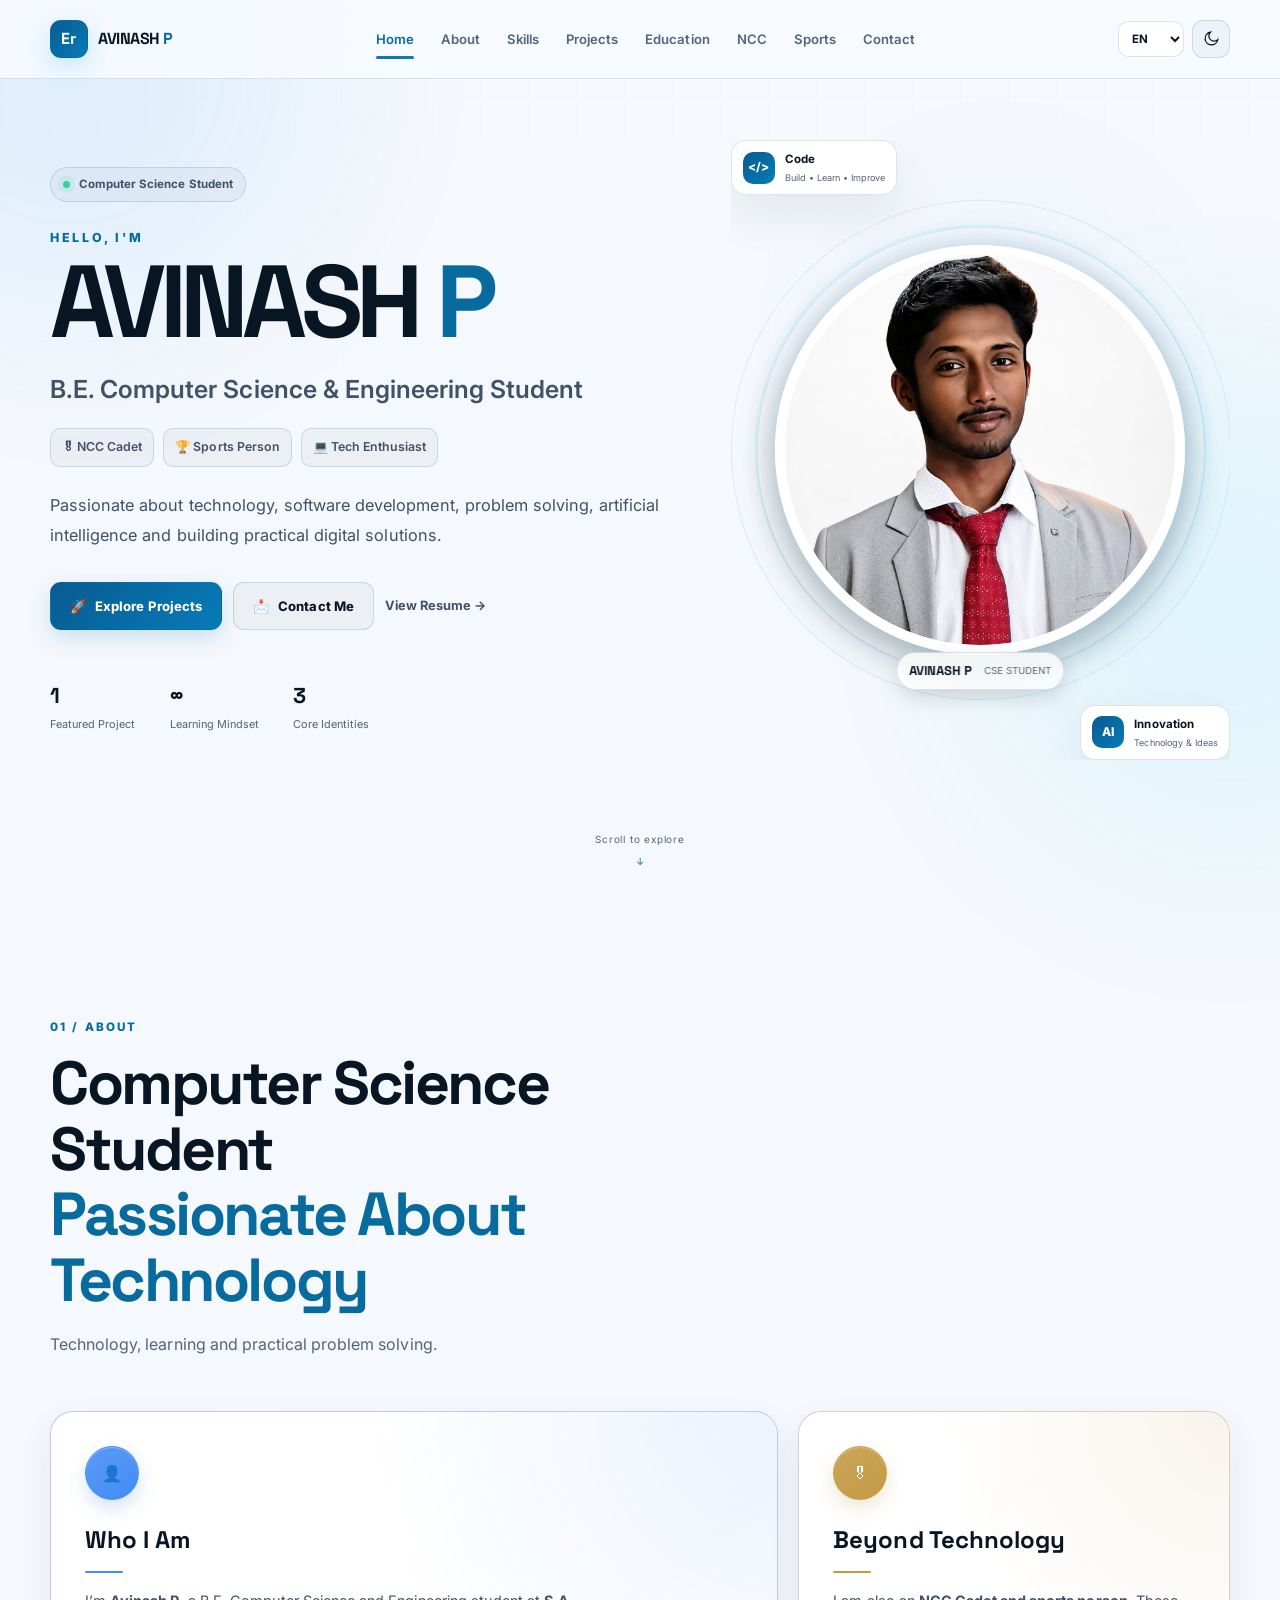
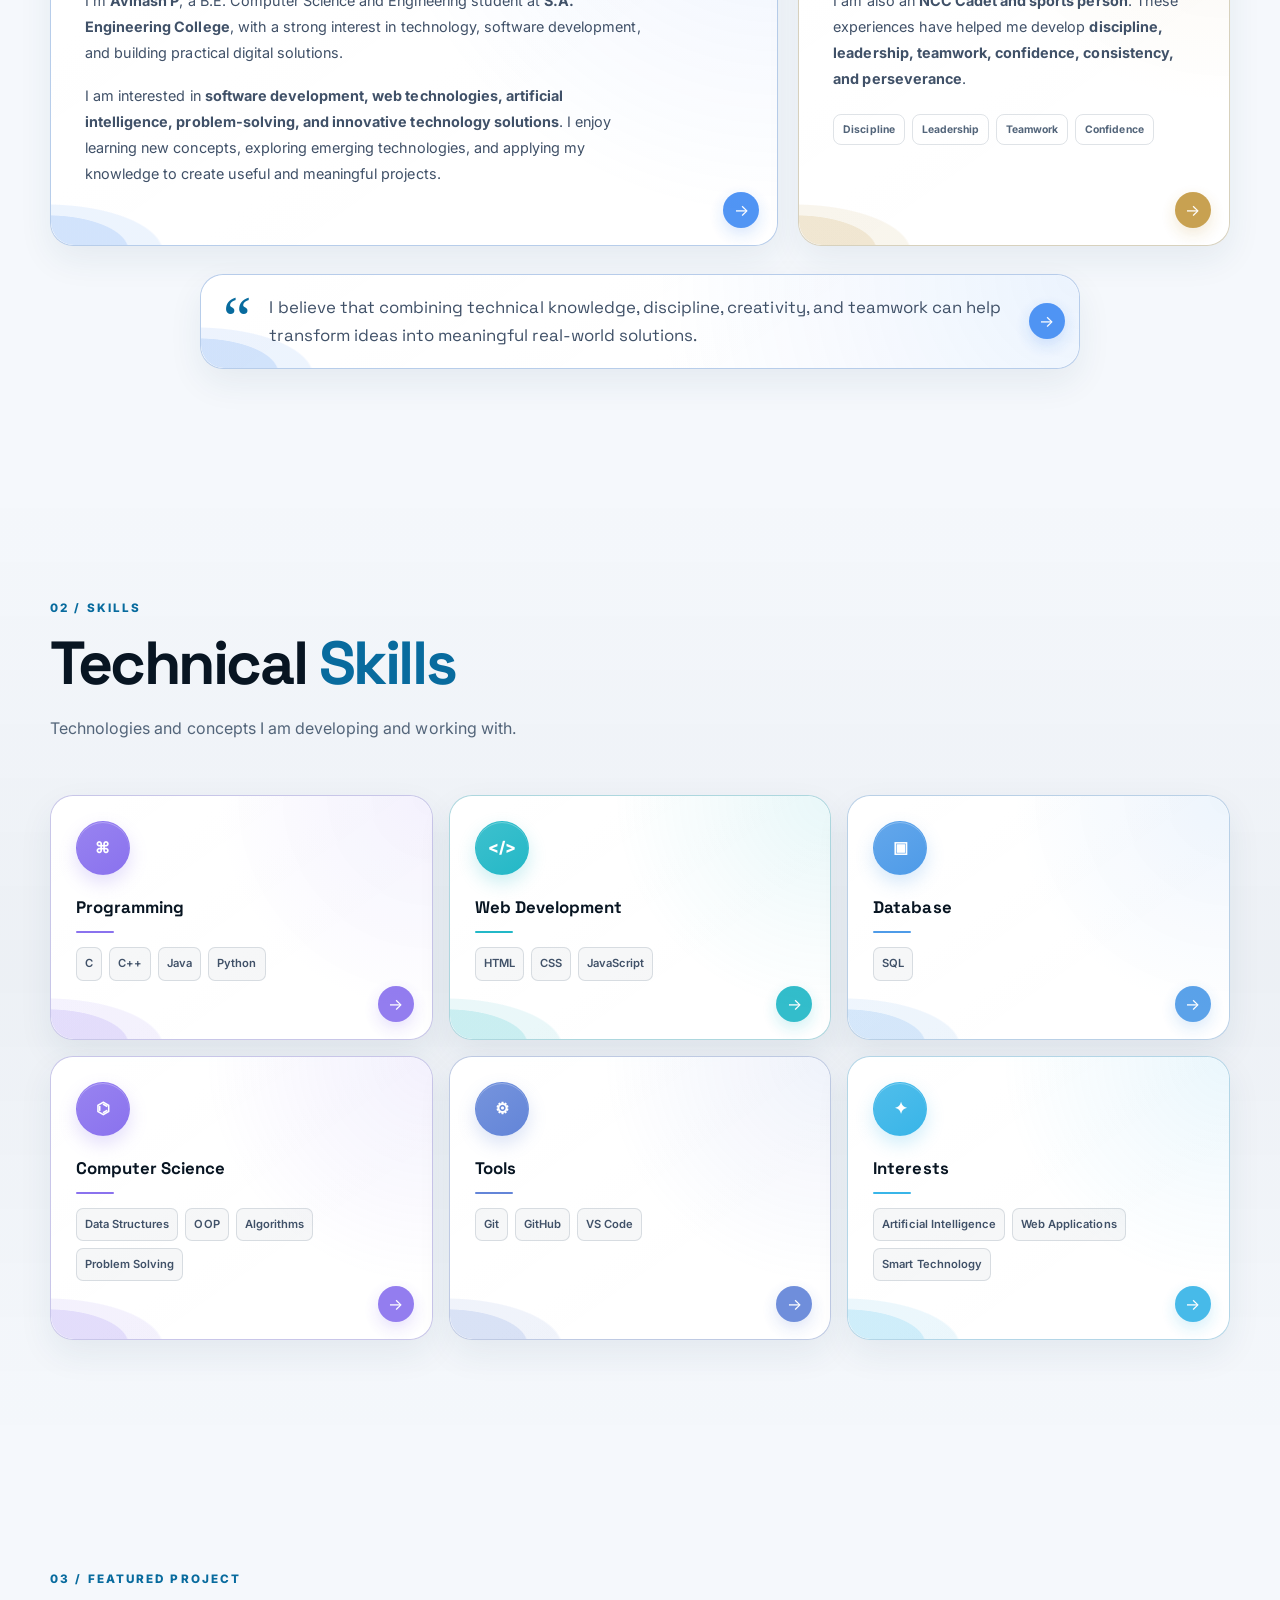
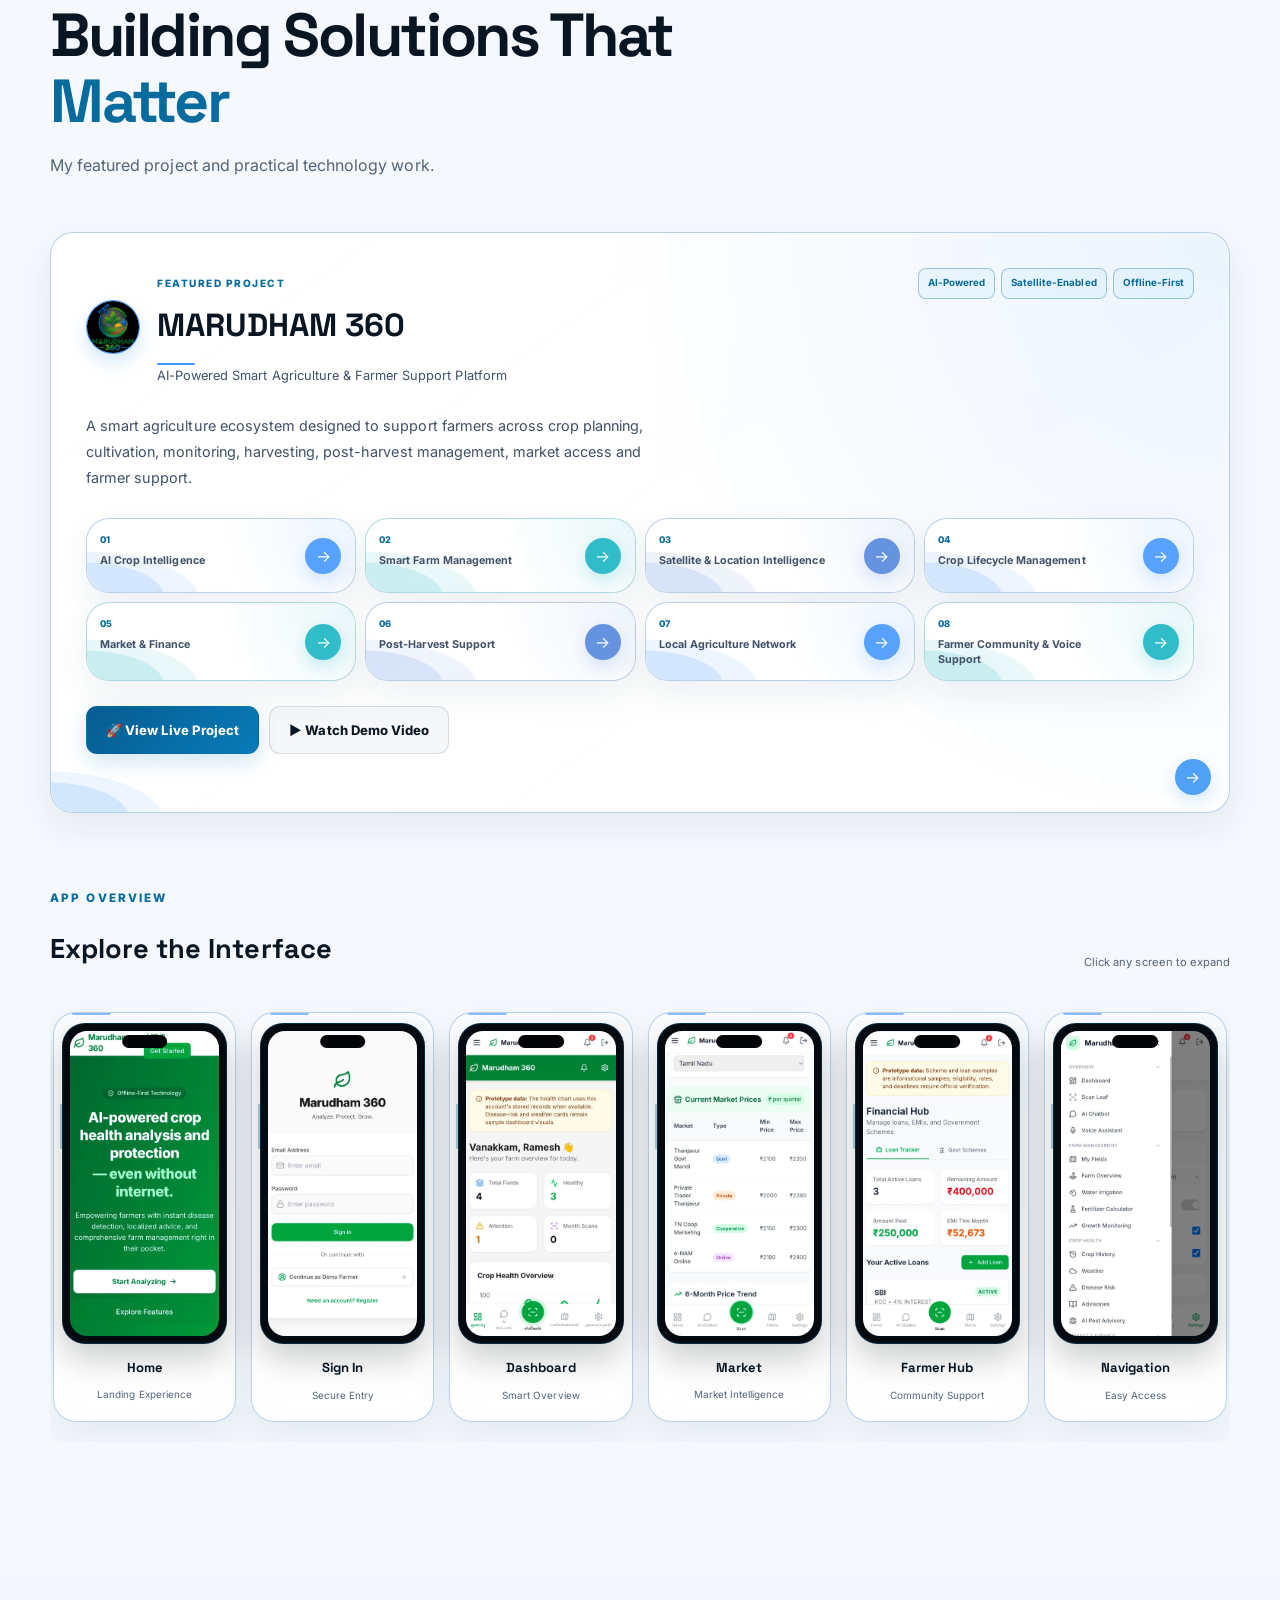
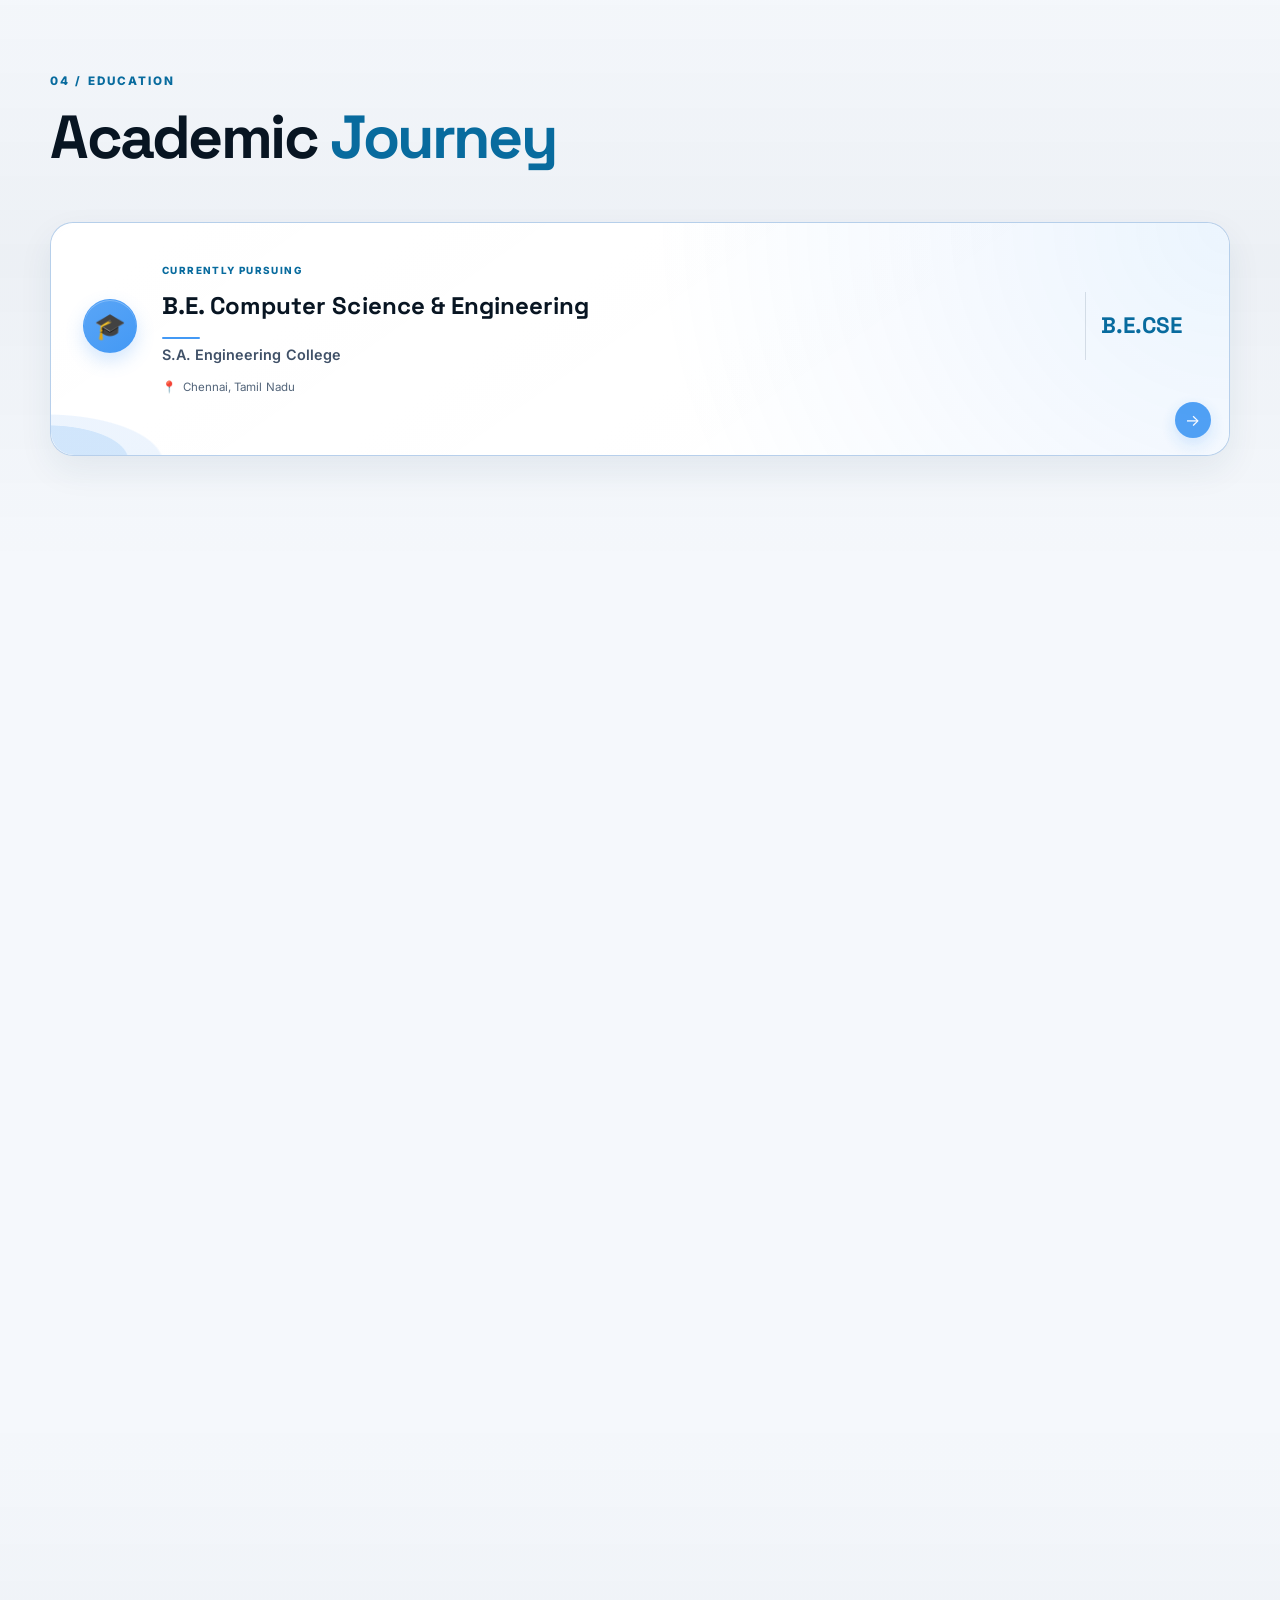
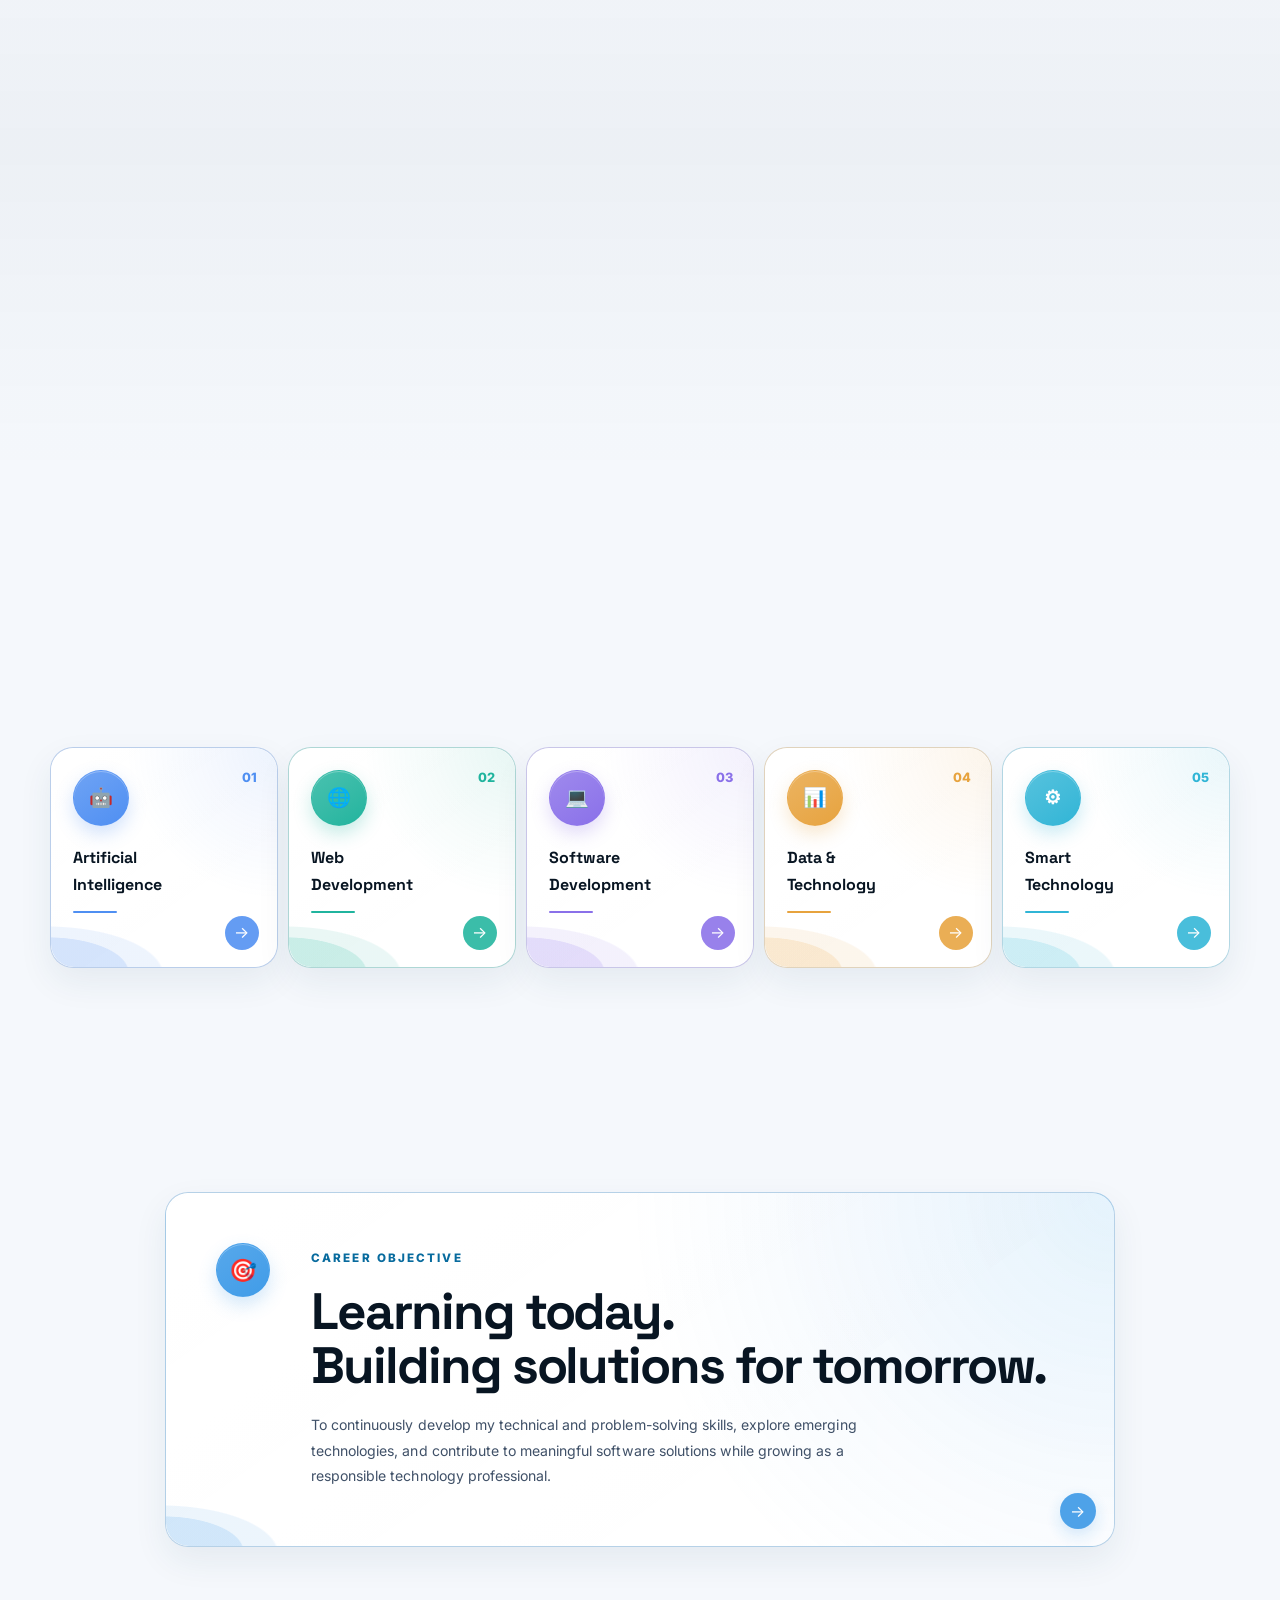
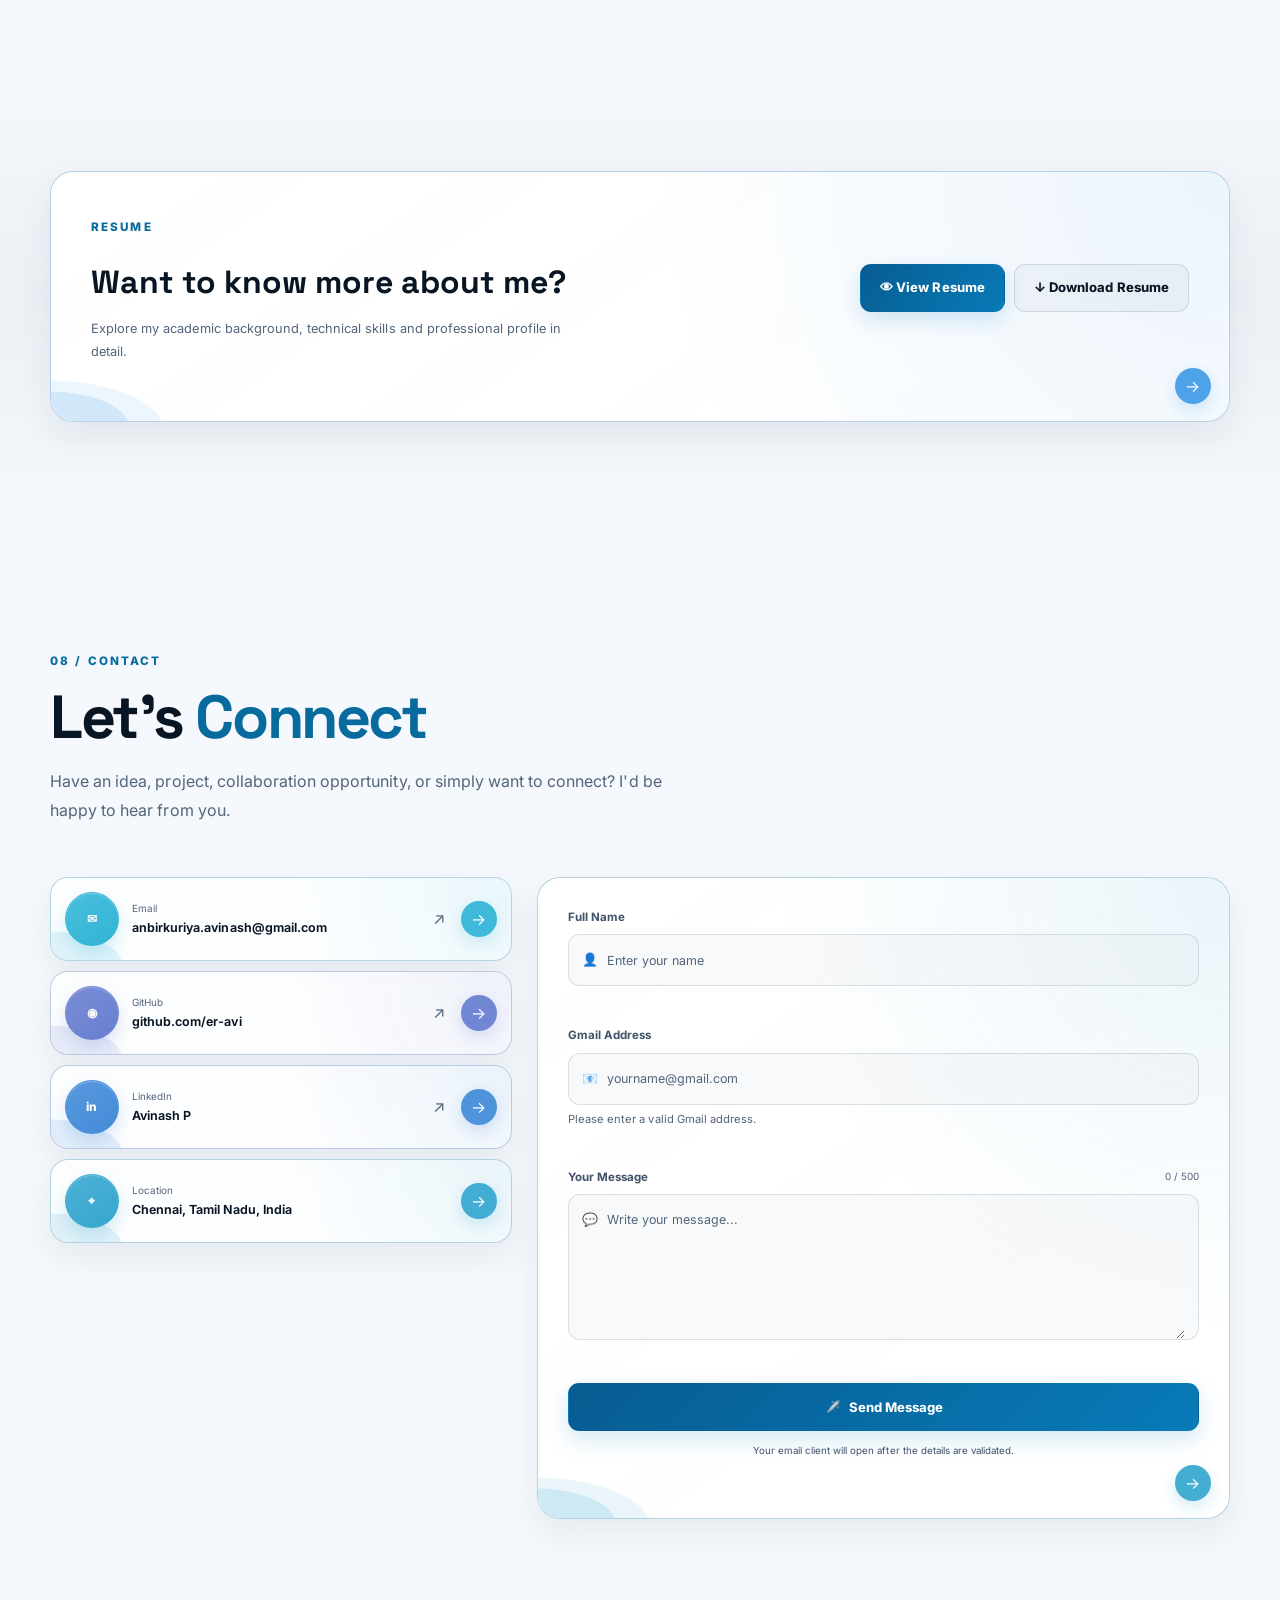
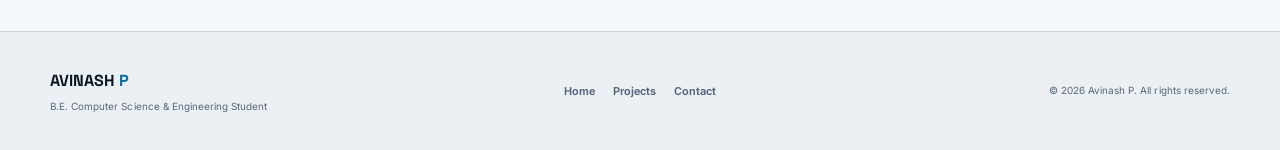
==== commit d64e9621: "Update index.html" ====
--- a/index.html
+++ b/index.html
@@ -978,7 +978,7 @@
     <div class="container footer-inner">
 
       <div>
-        <a href="#home" class="footer-brand">AVINASH<span>.</span></a>
+        <a href="#home" class="footer-brand">AVINASH <span>P</span></a>
         <p>B.E. Computer Science &amp; Engineering Student</p>
       </div>
 
@@ -1034,4 +1034,4 @@
 
   <script src="script.js"></script>
 </body>
-</html>+</html>
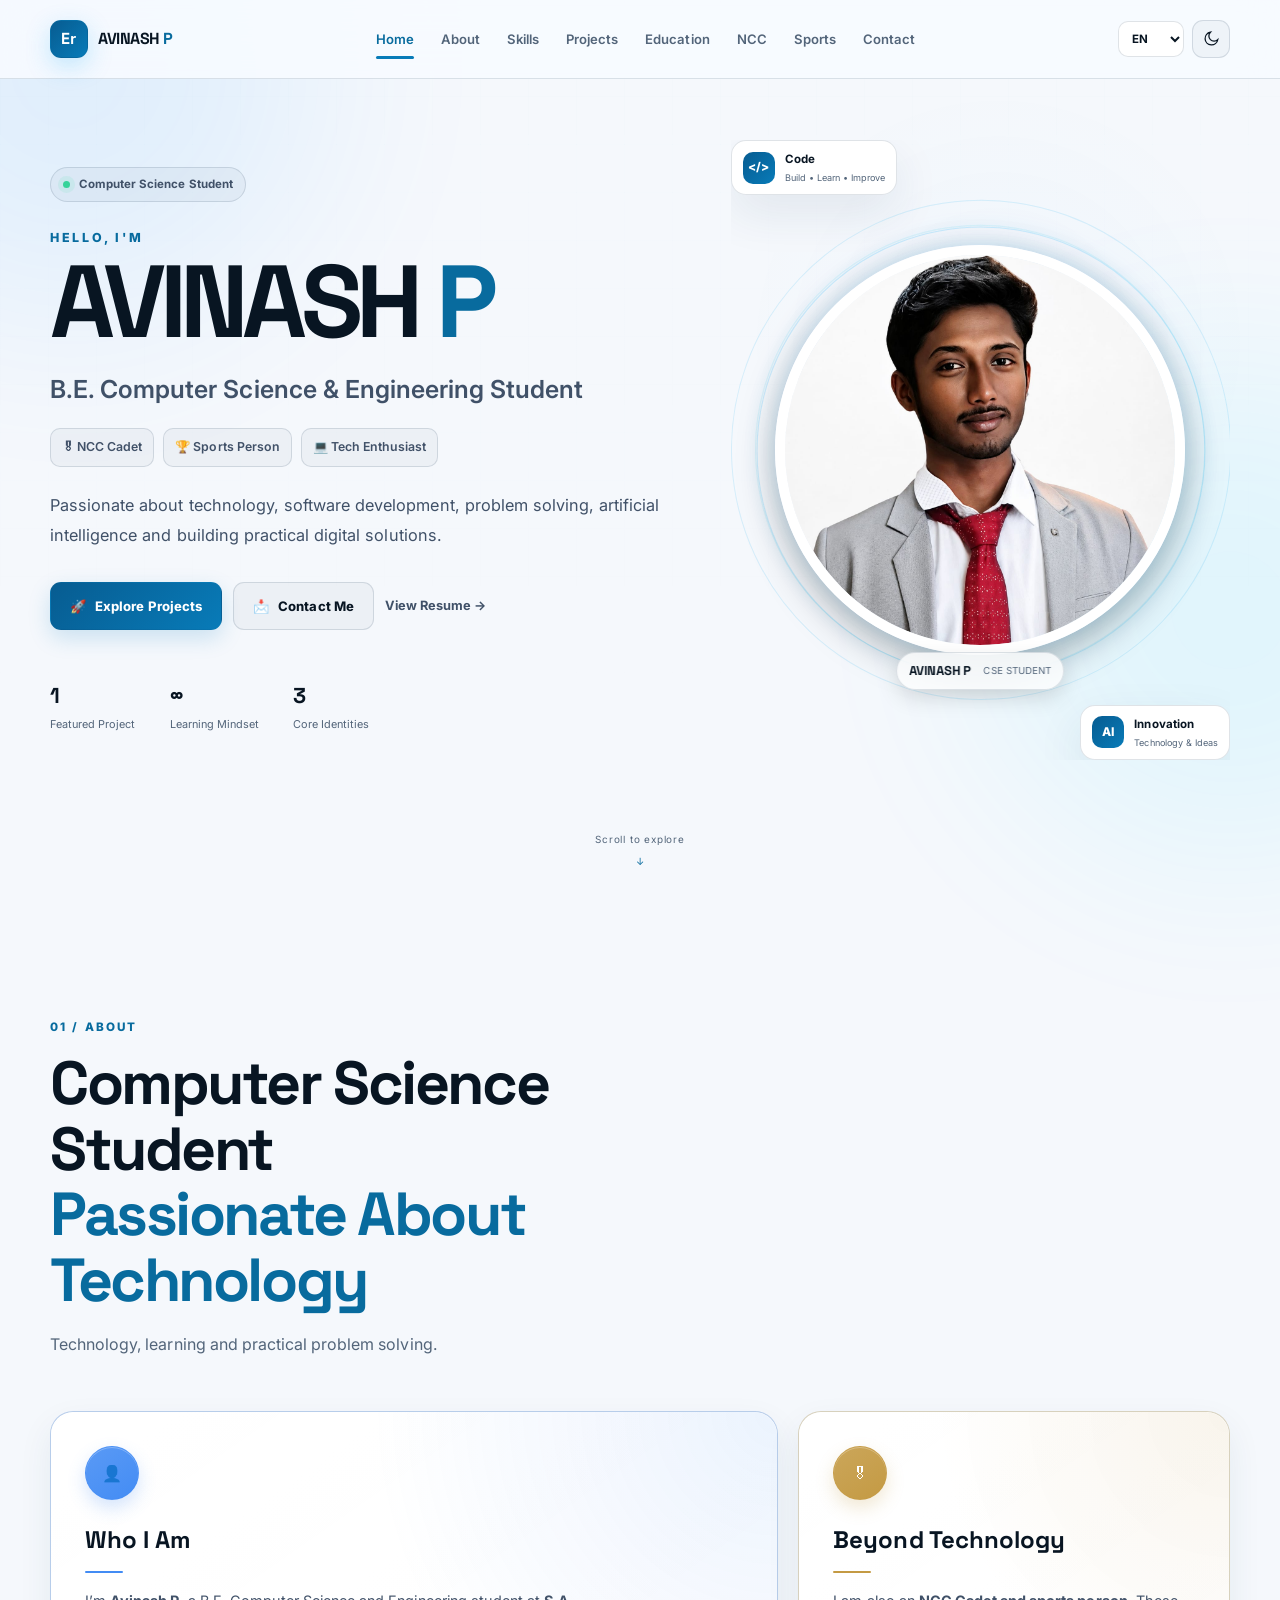
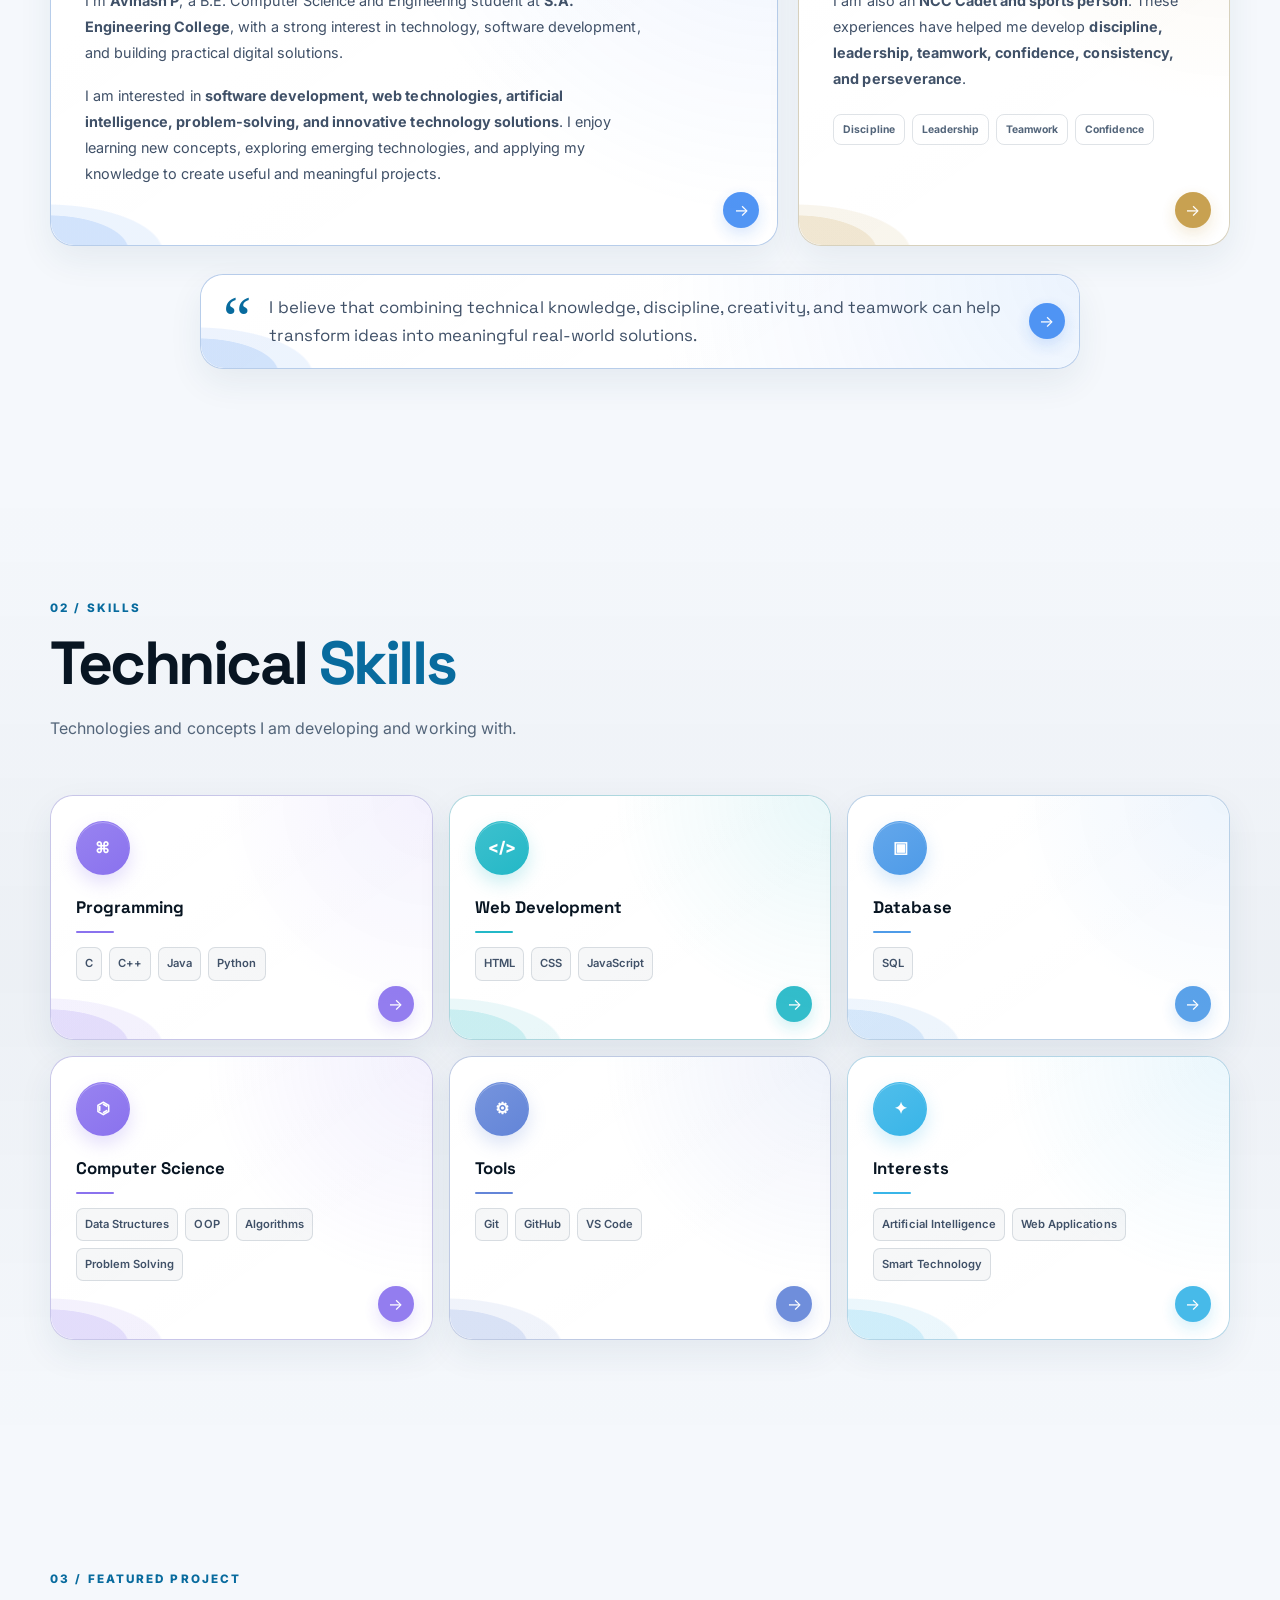
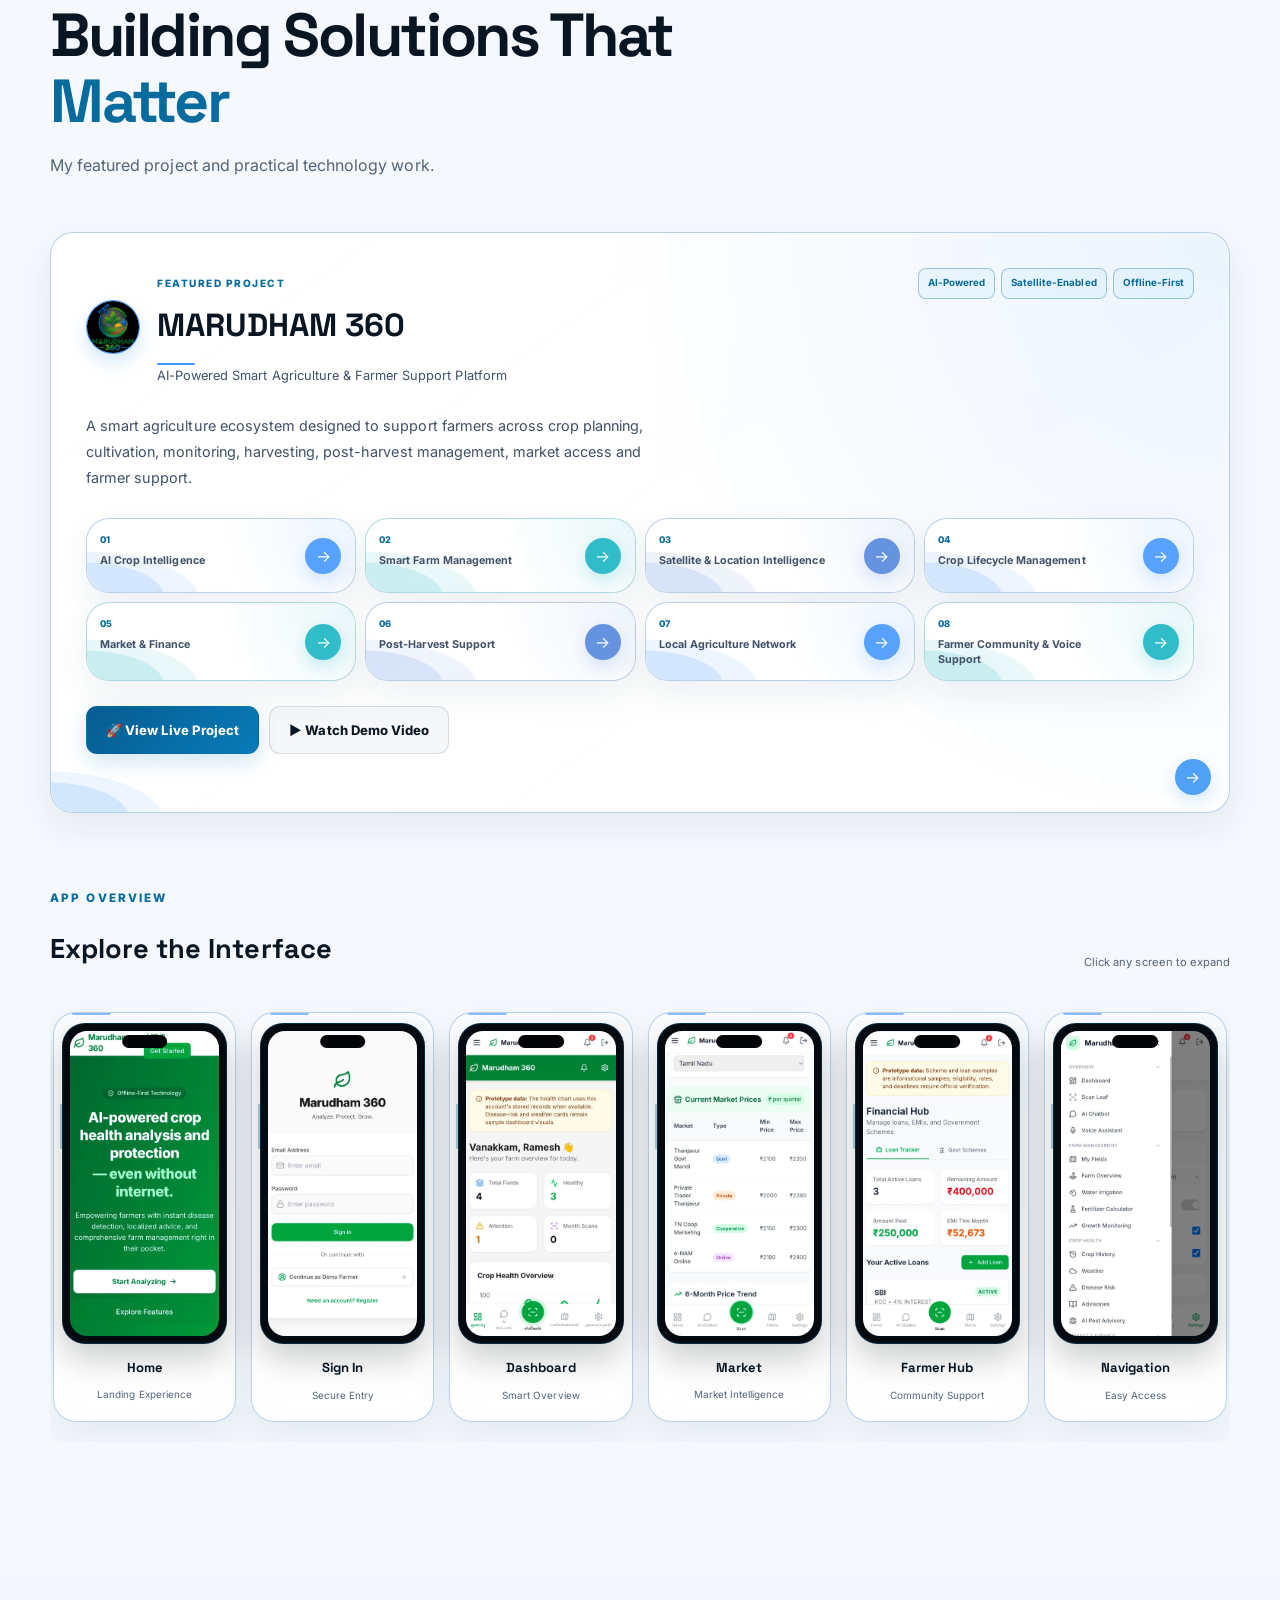
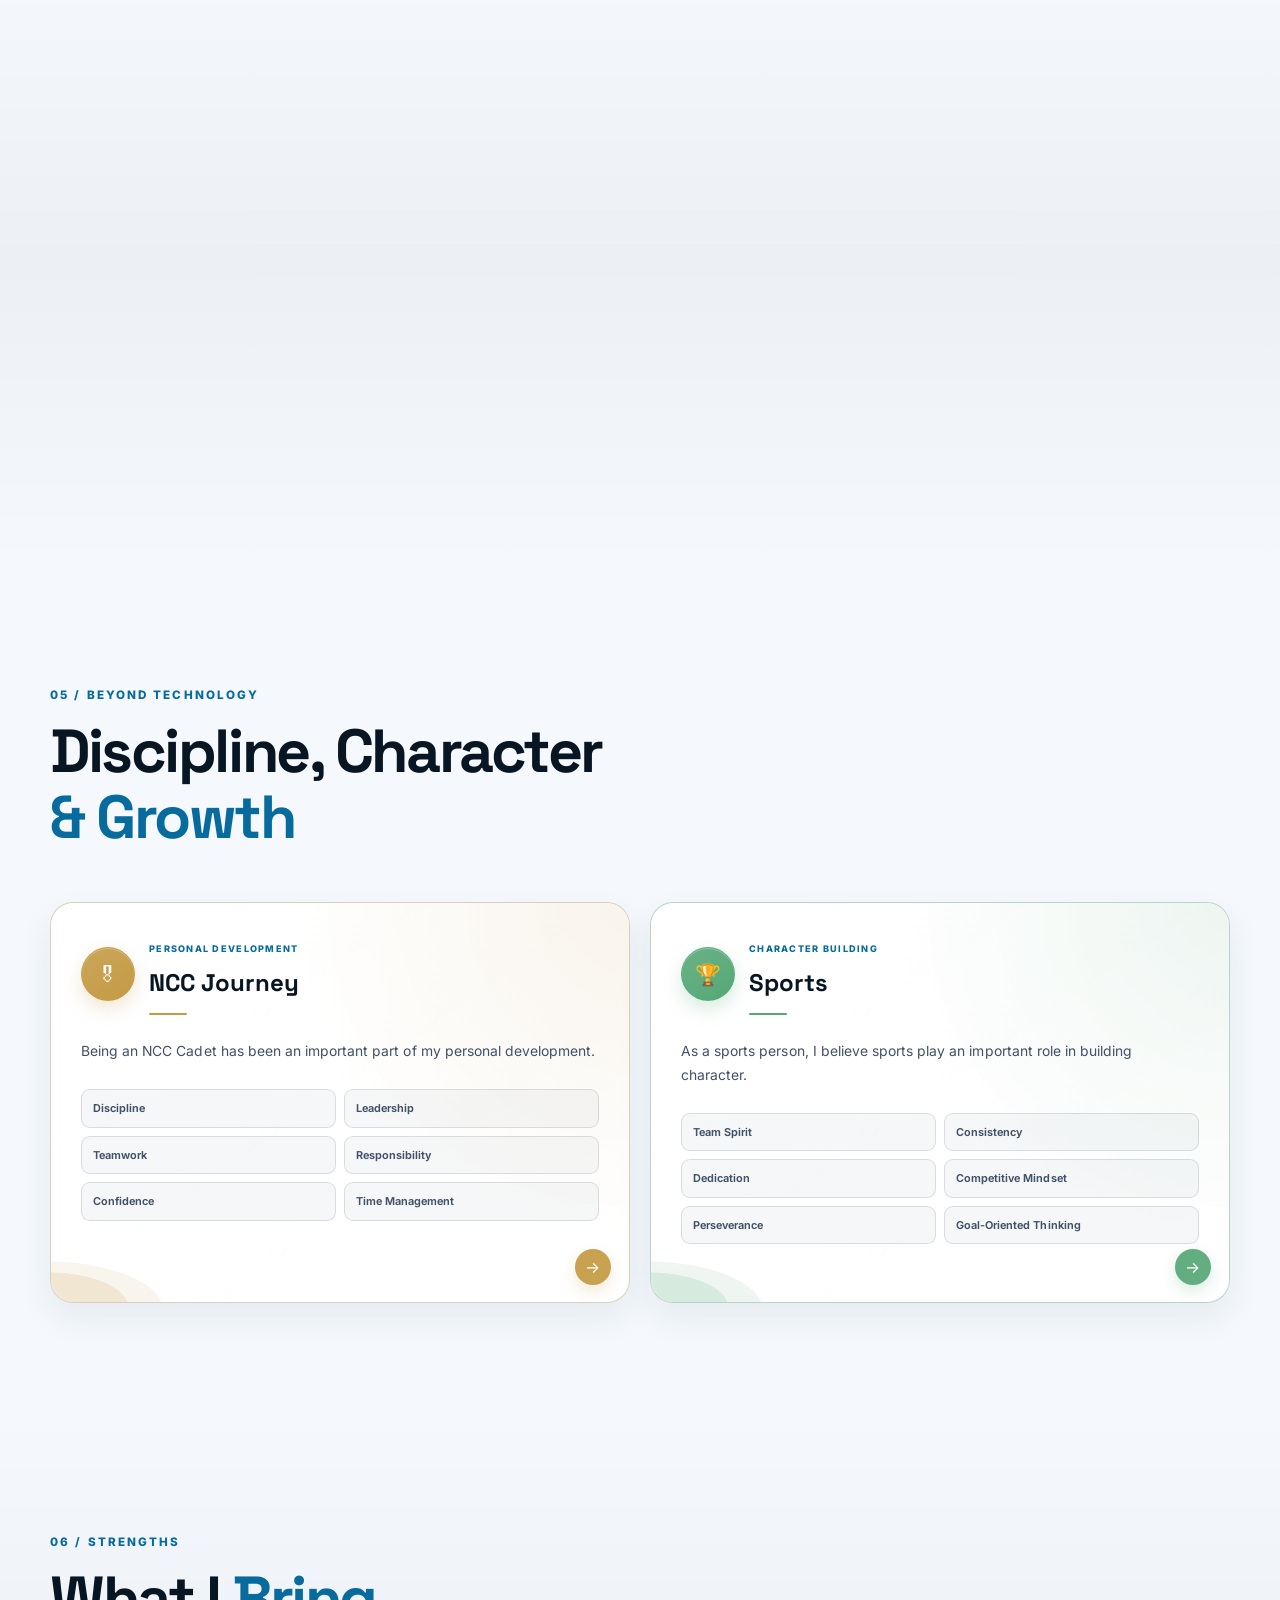
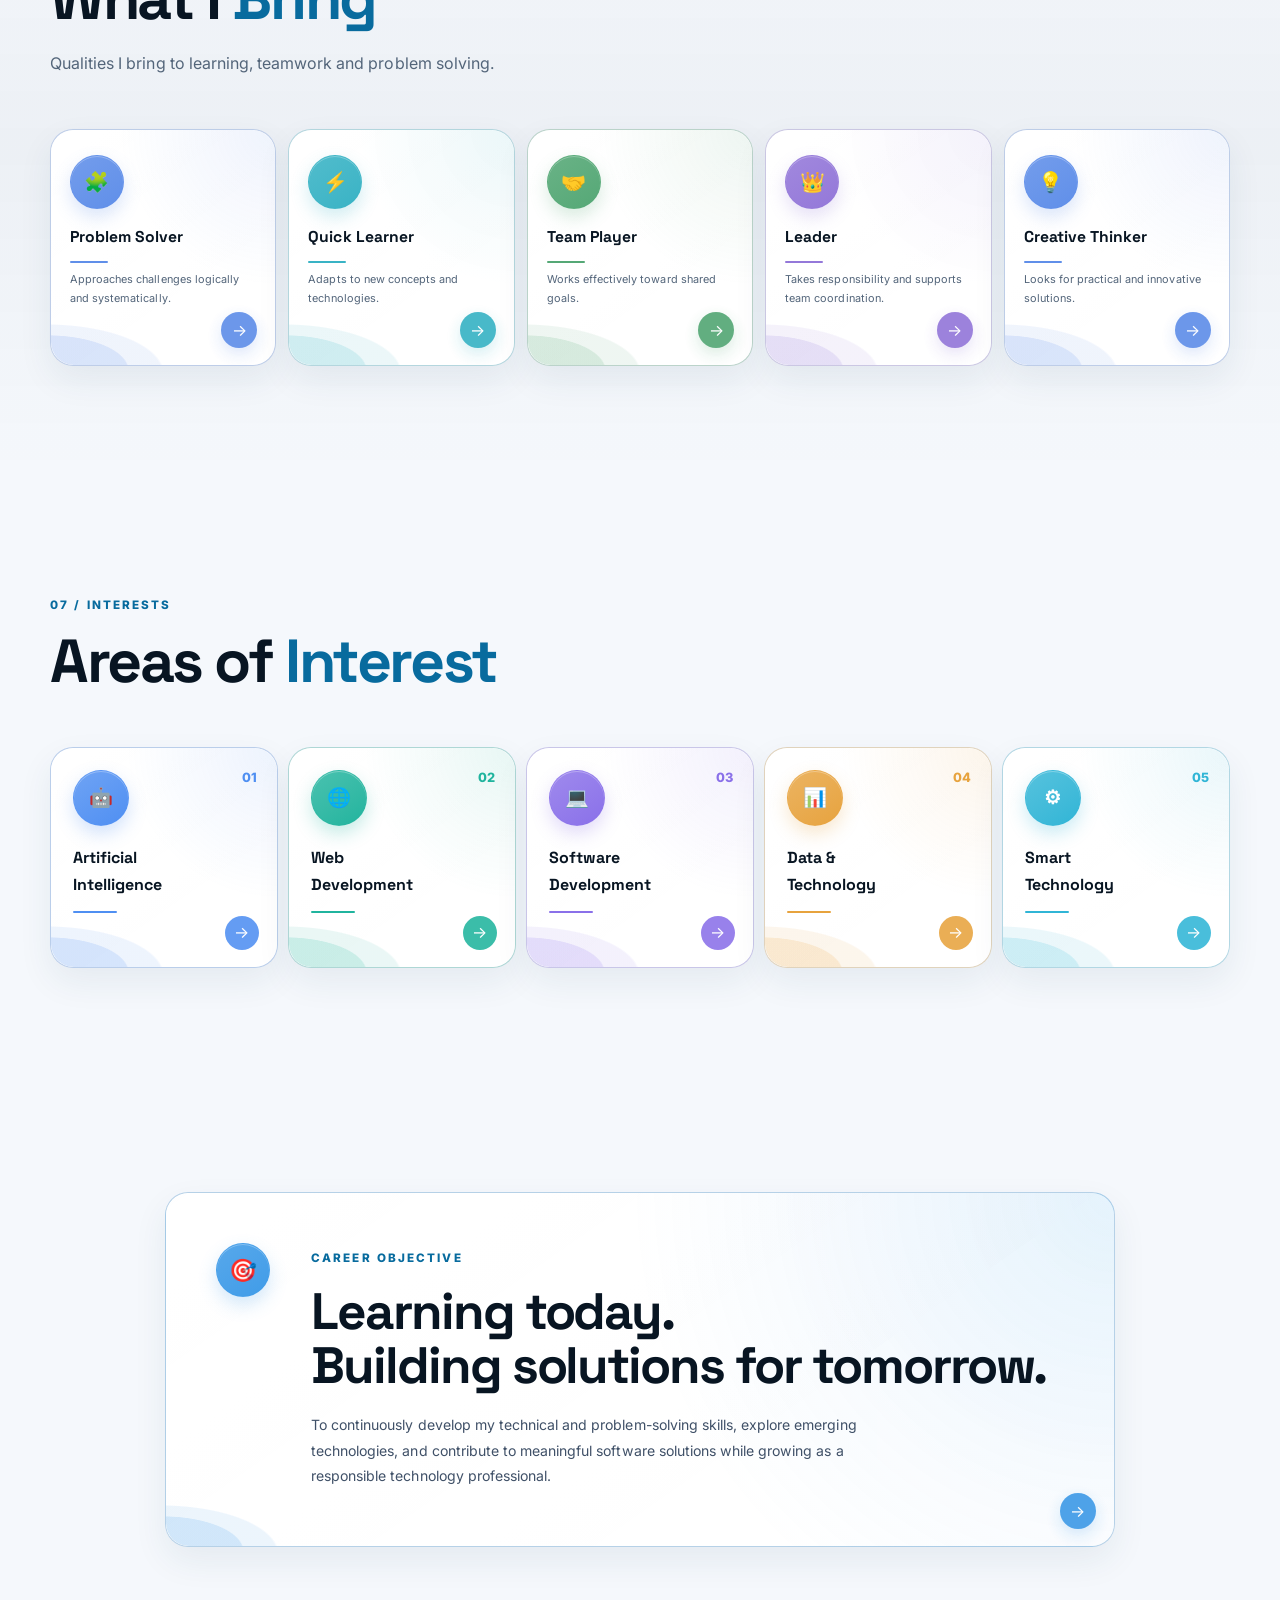
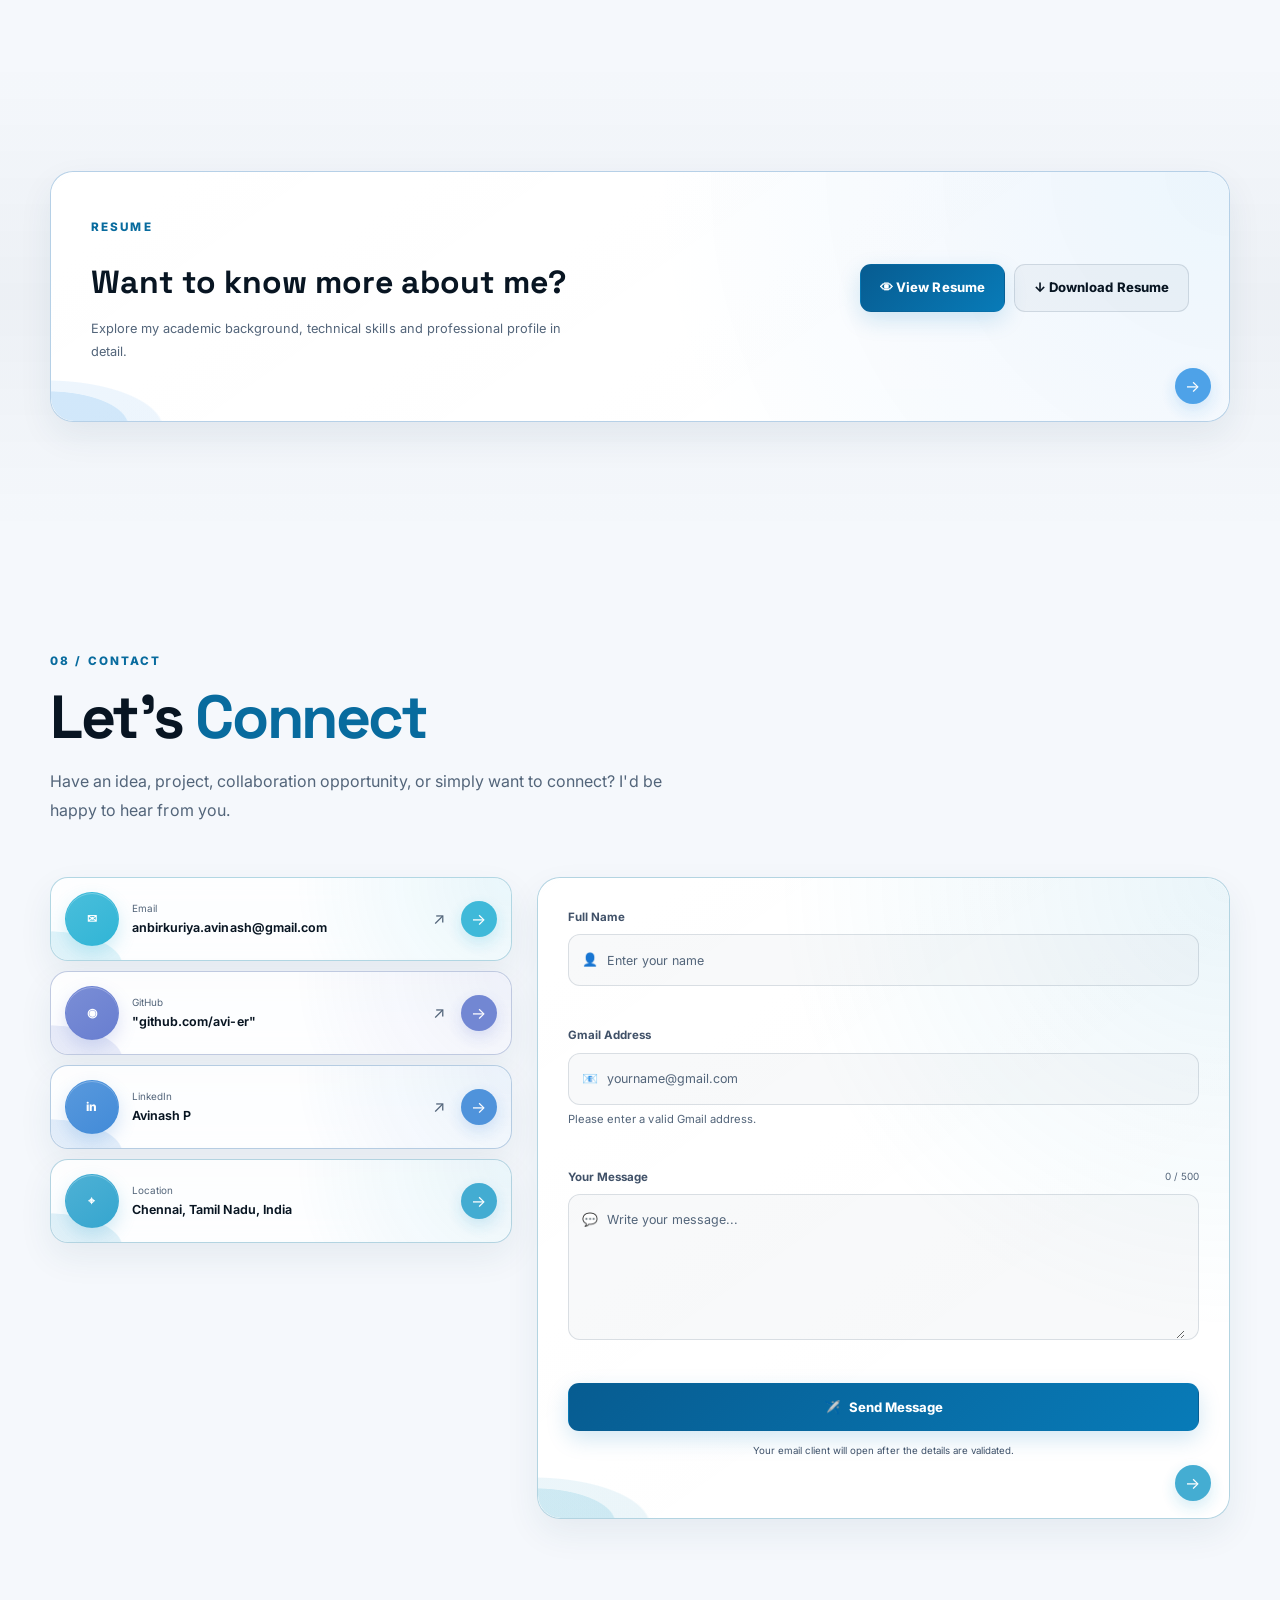
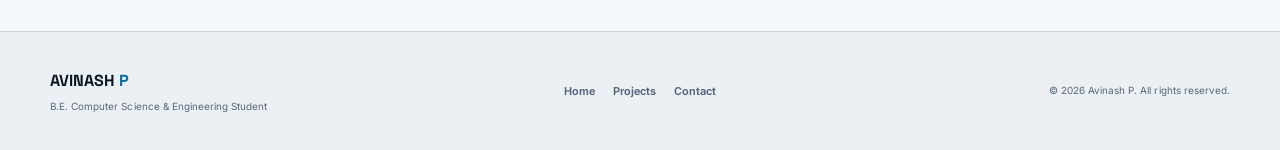
==== commit 200044d9: "Update index.html" ====
--- a/index.html
+++ b/index.html
@@ -847,14 +847,14 @@
               <span class="arrow">↗</span>
             </a>
 
-            <a href="https://github.com/er-avi"
+            <a href="https://github.com/avi-er"
                target="_blank"
                rel="noopener noreferrer"
                class="contact-item">
               <span class="contact-icon">◉</span>
               <div>
                 <small>GitHub</small>
-                <strong>github.com/er-avi</strong>
+                <strong>"github.com/avi-er"</strong>
               </div>
               <span class="arrow">↗</span>
             </a>
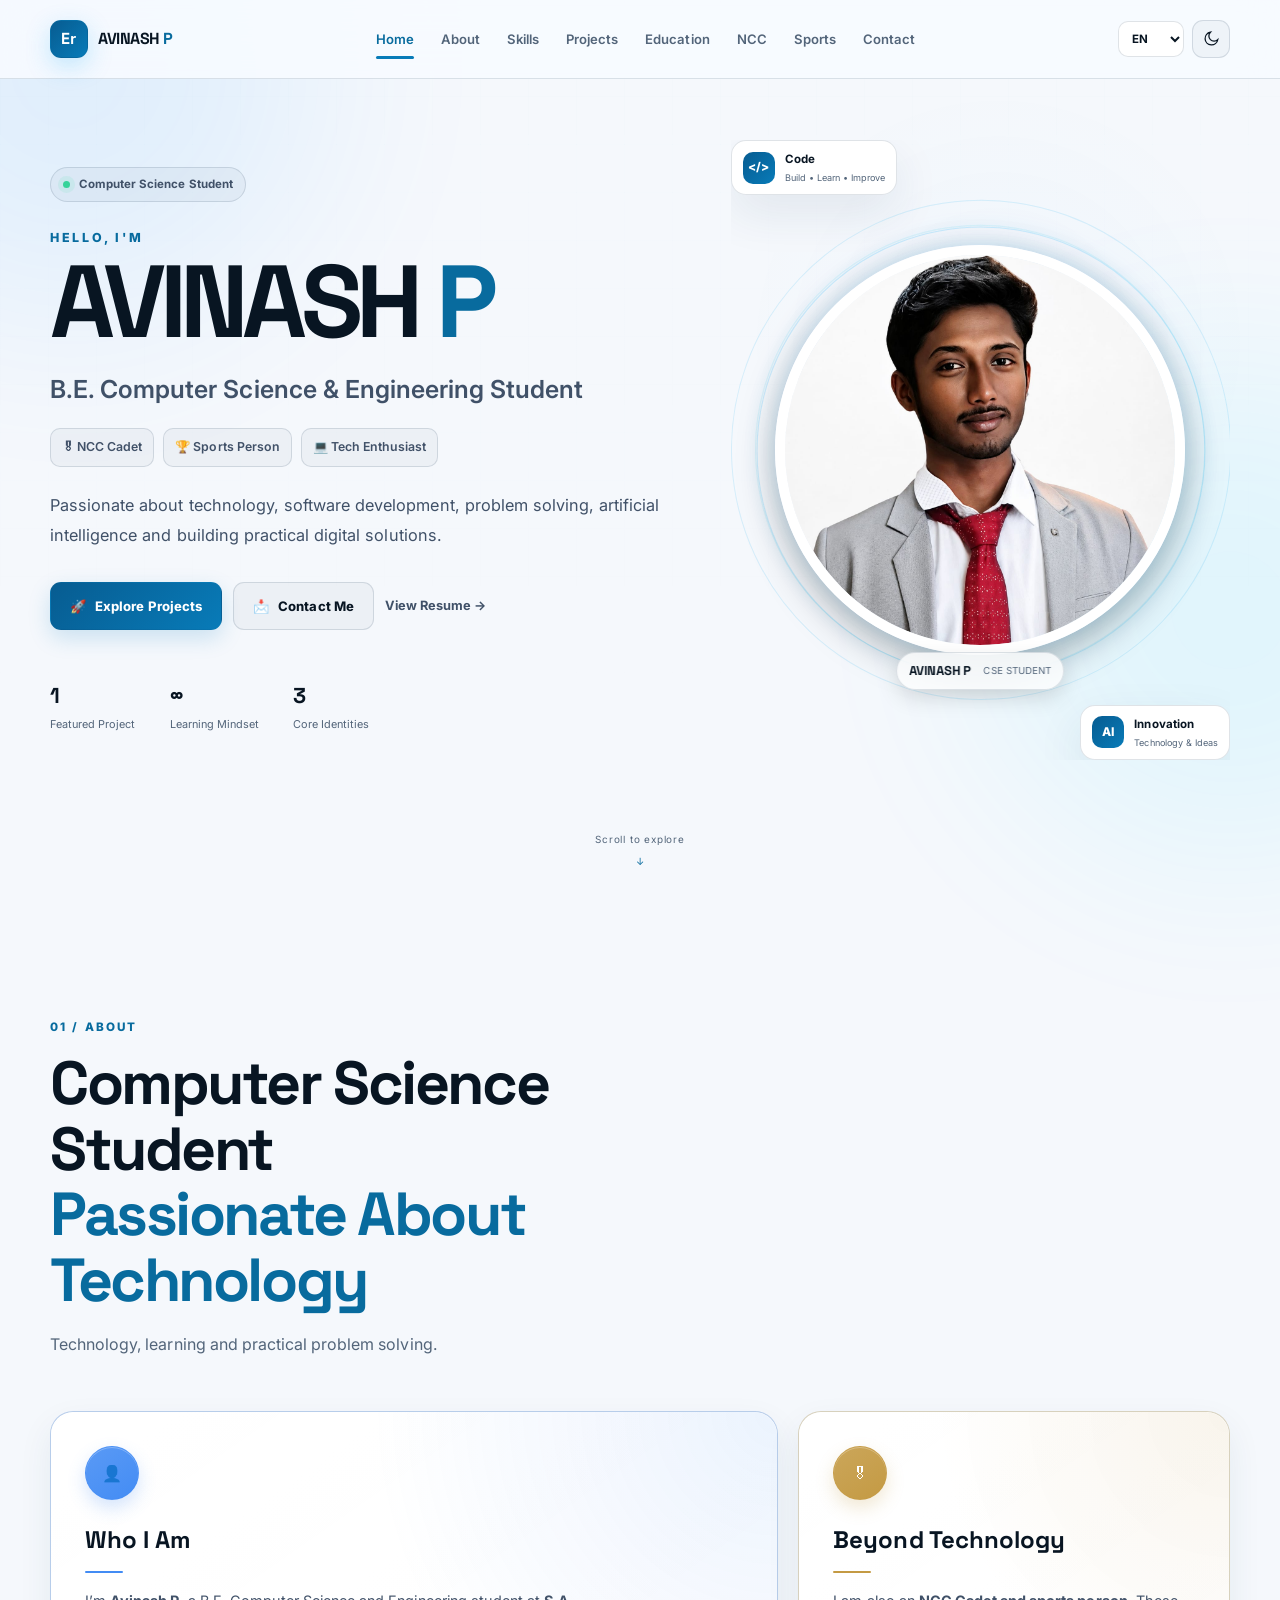
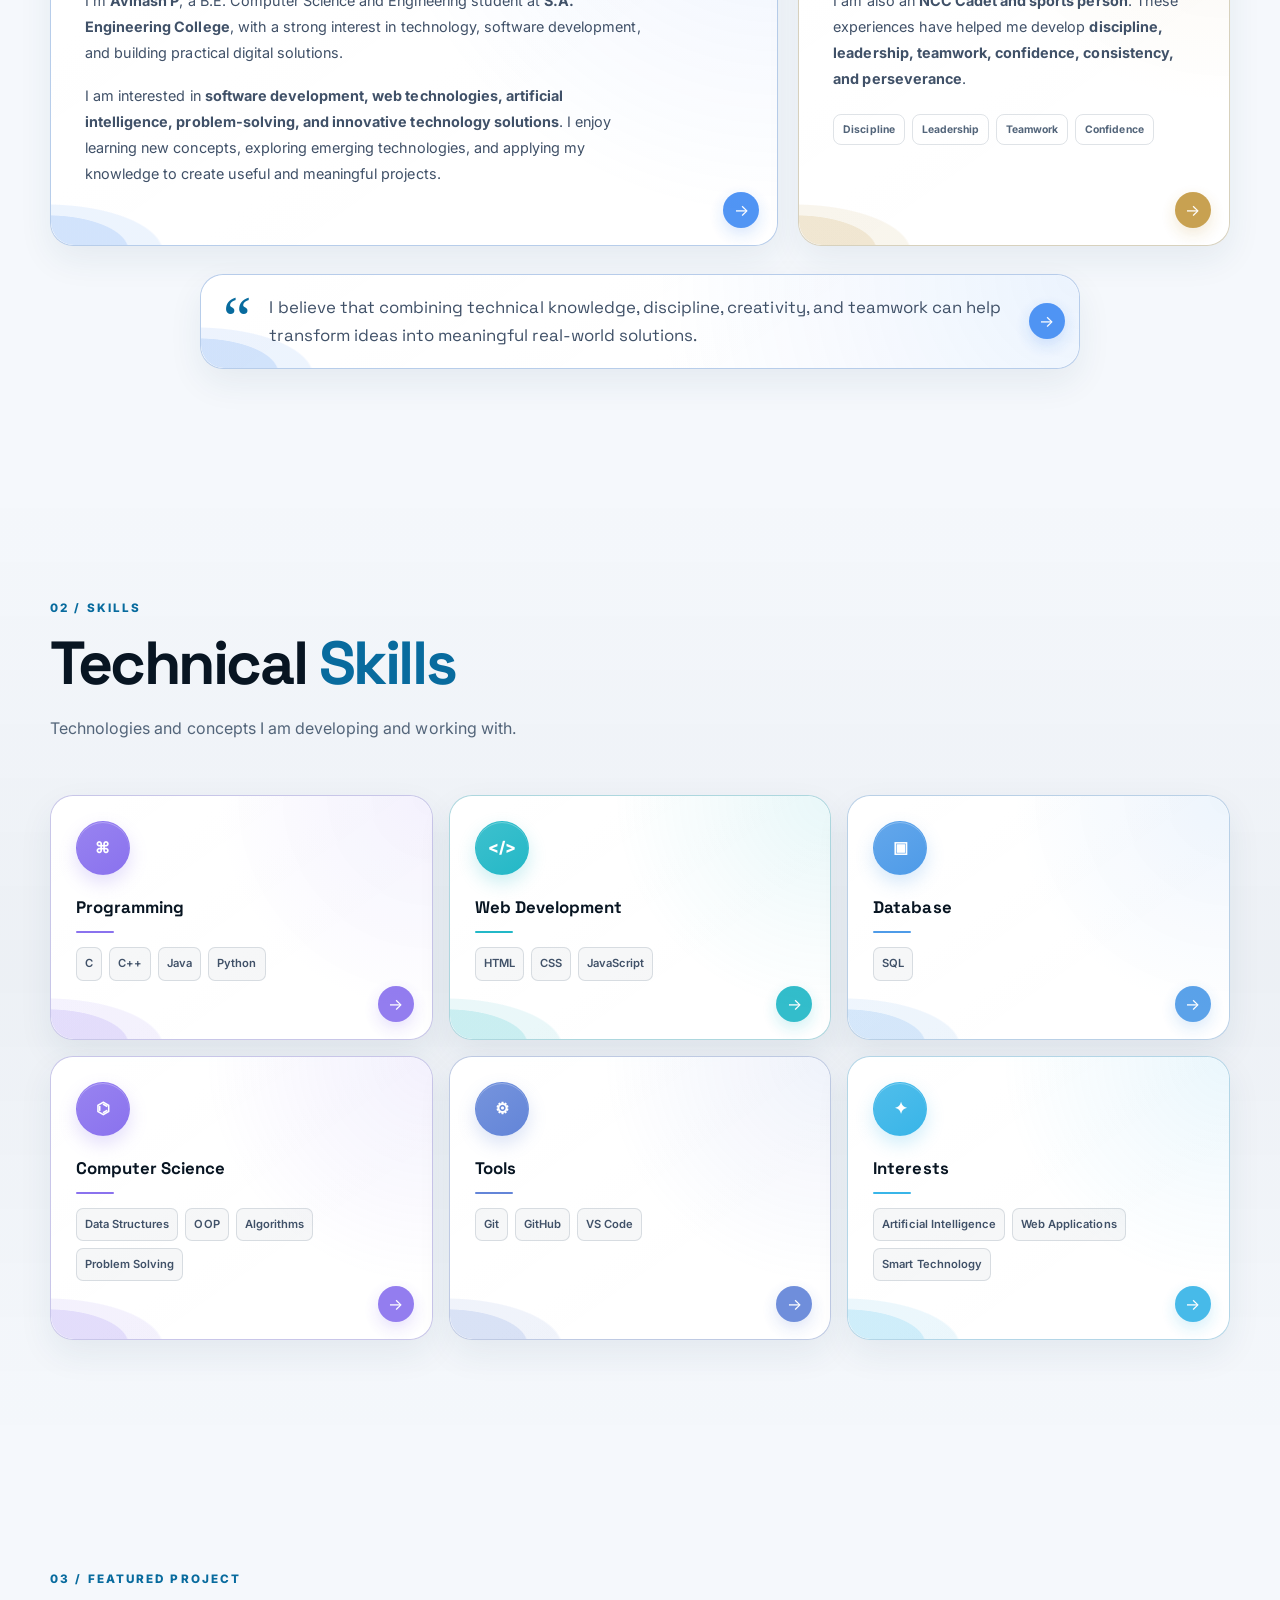
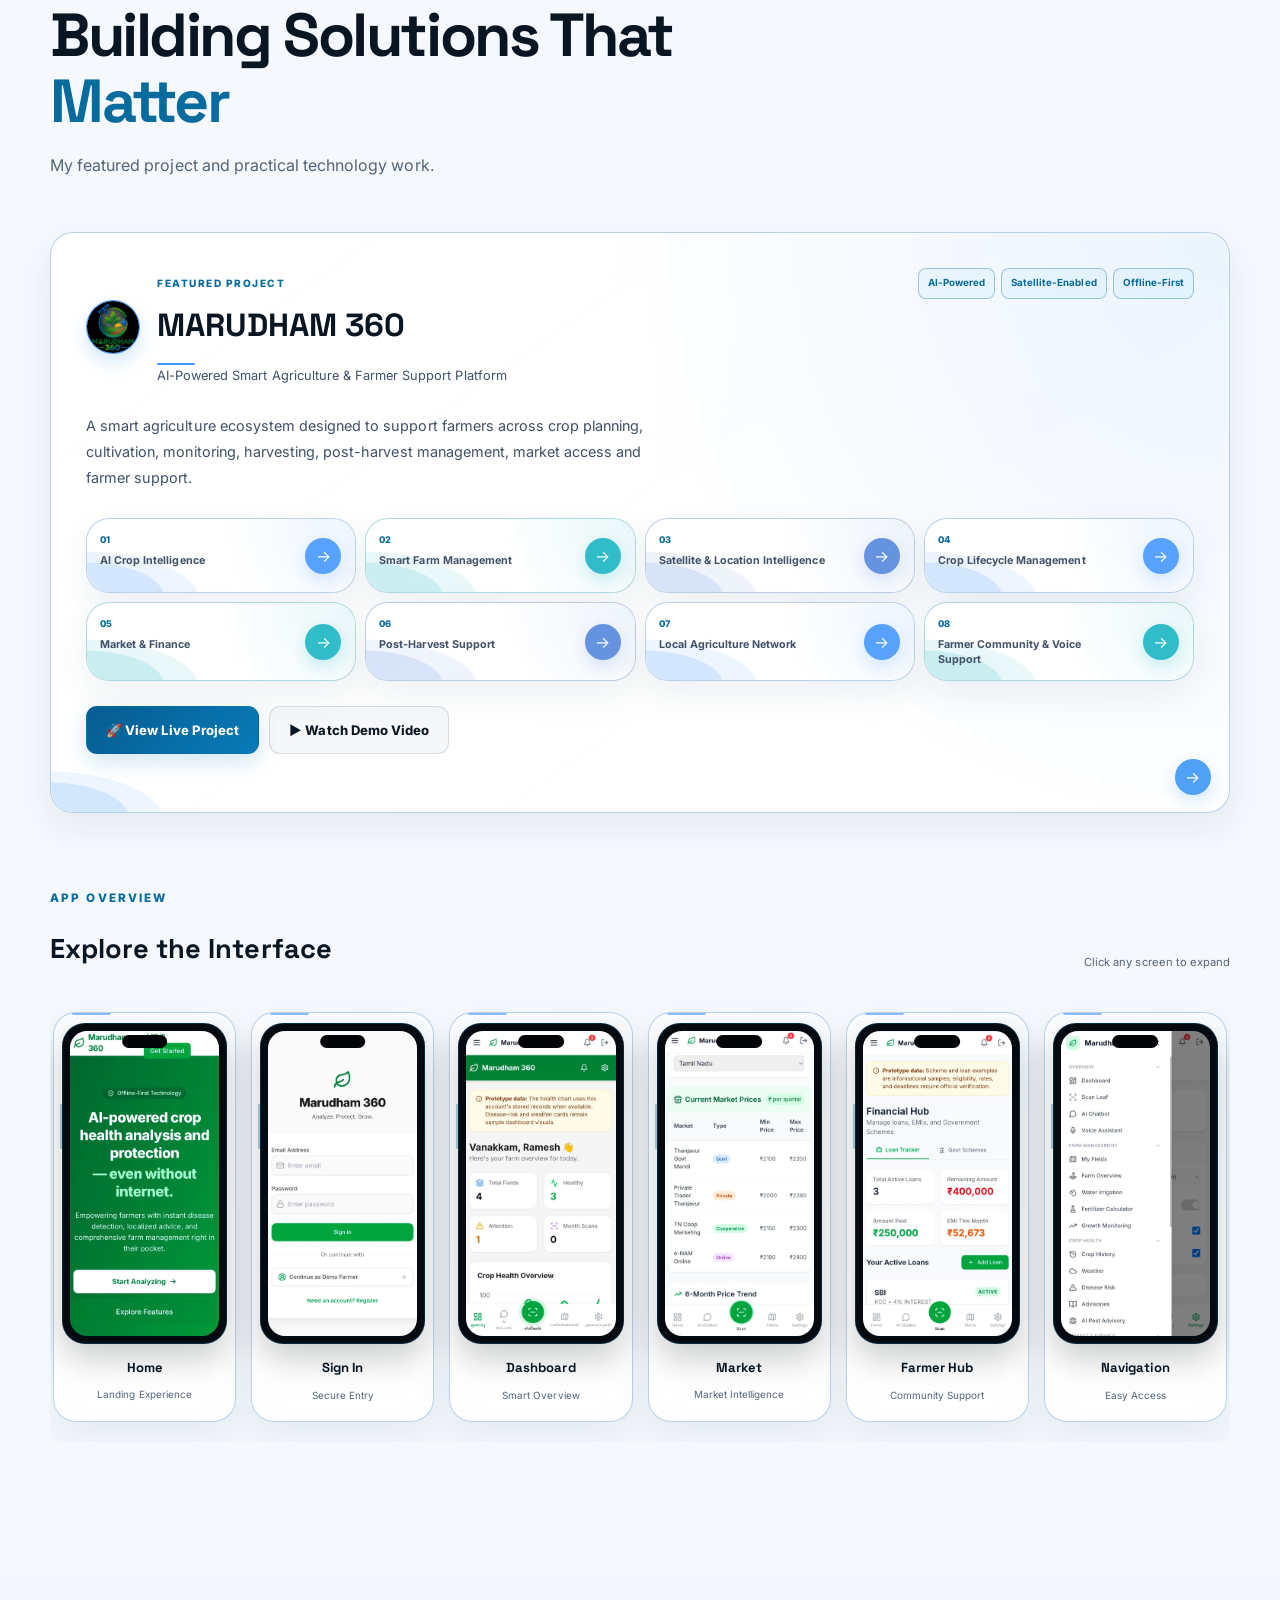
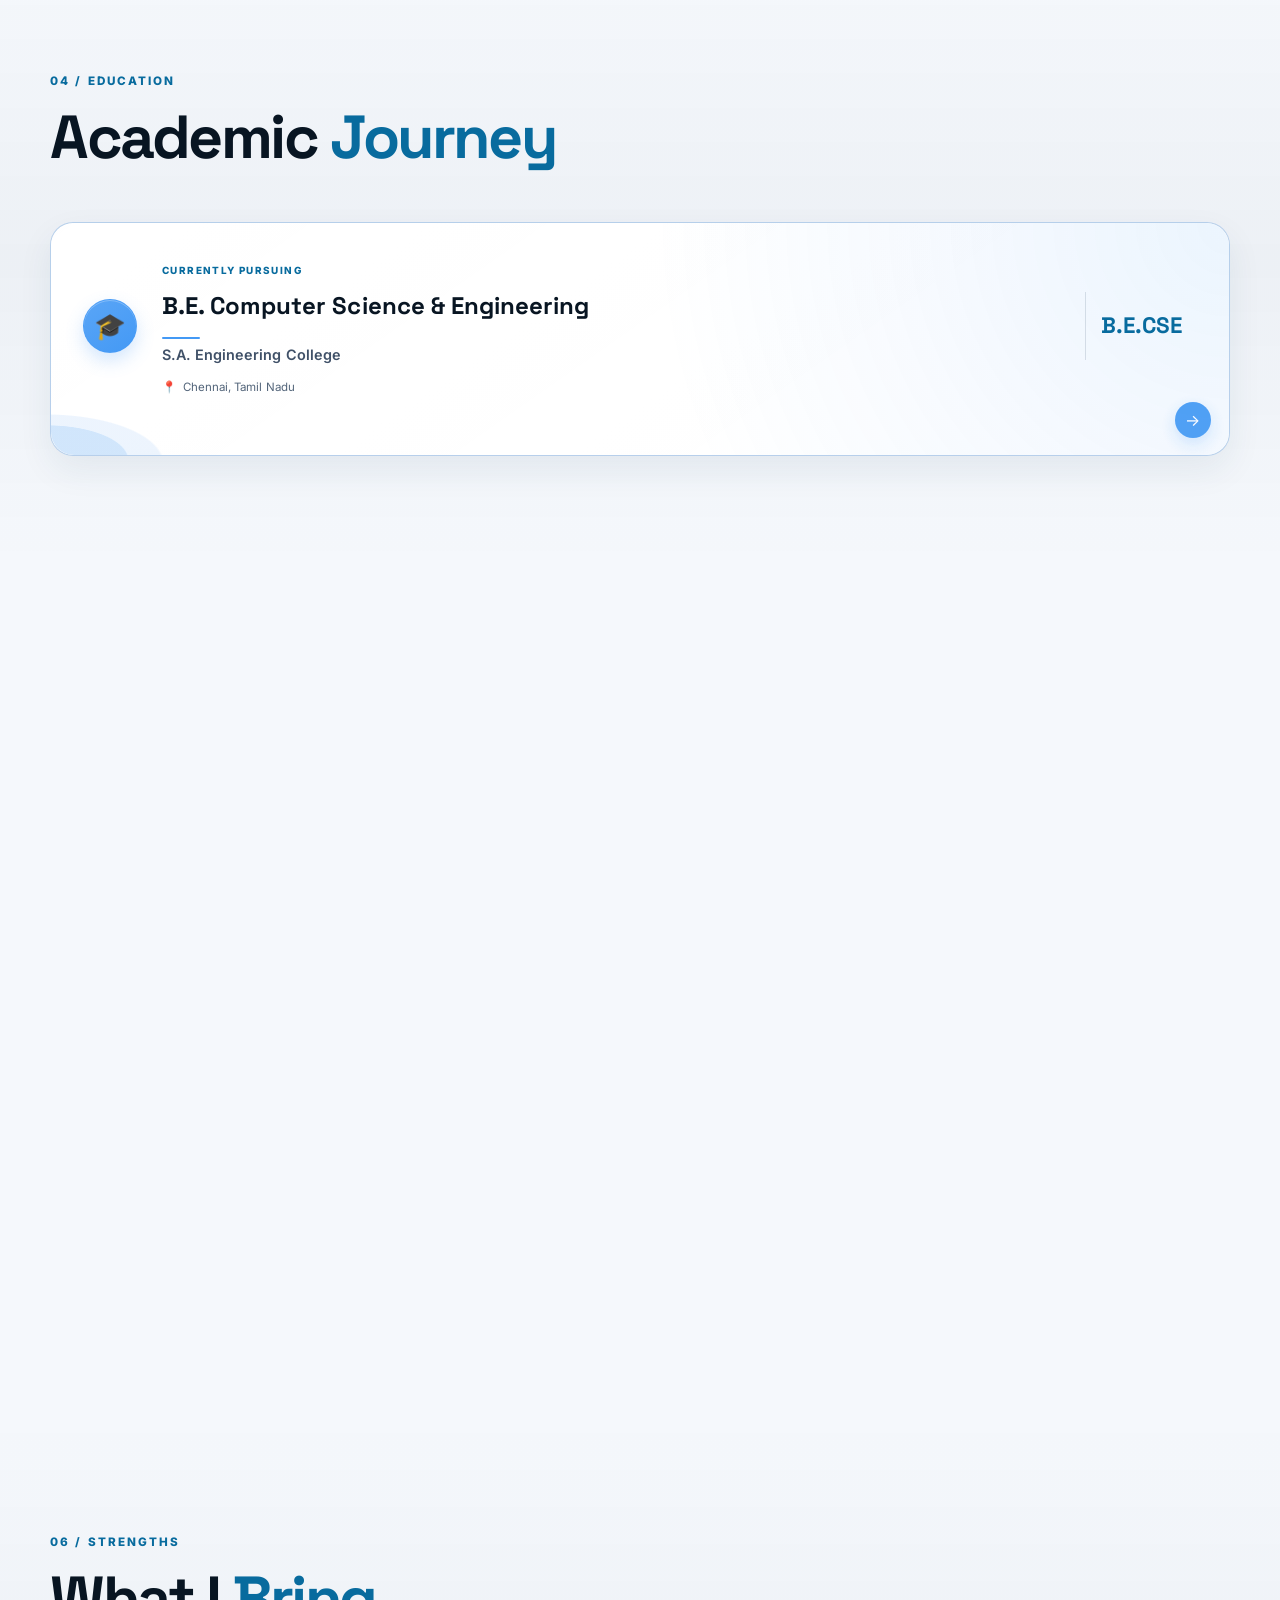
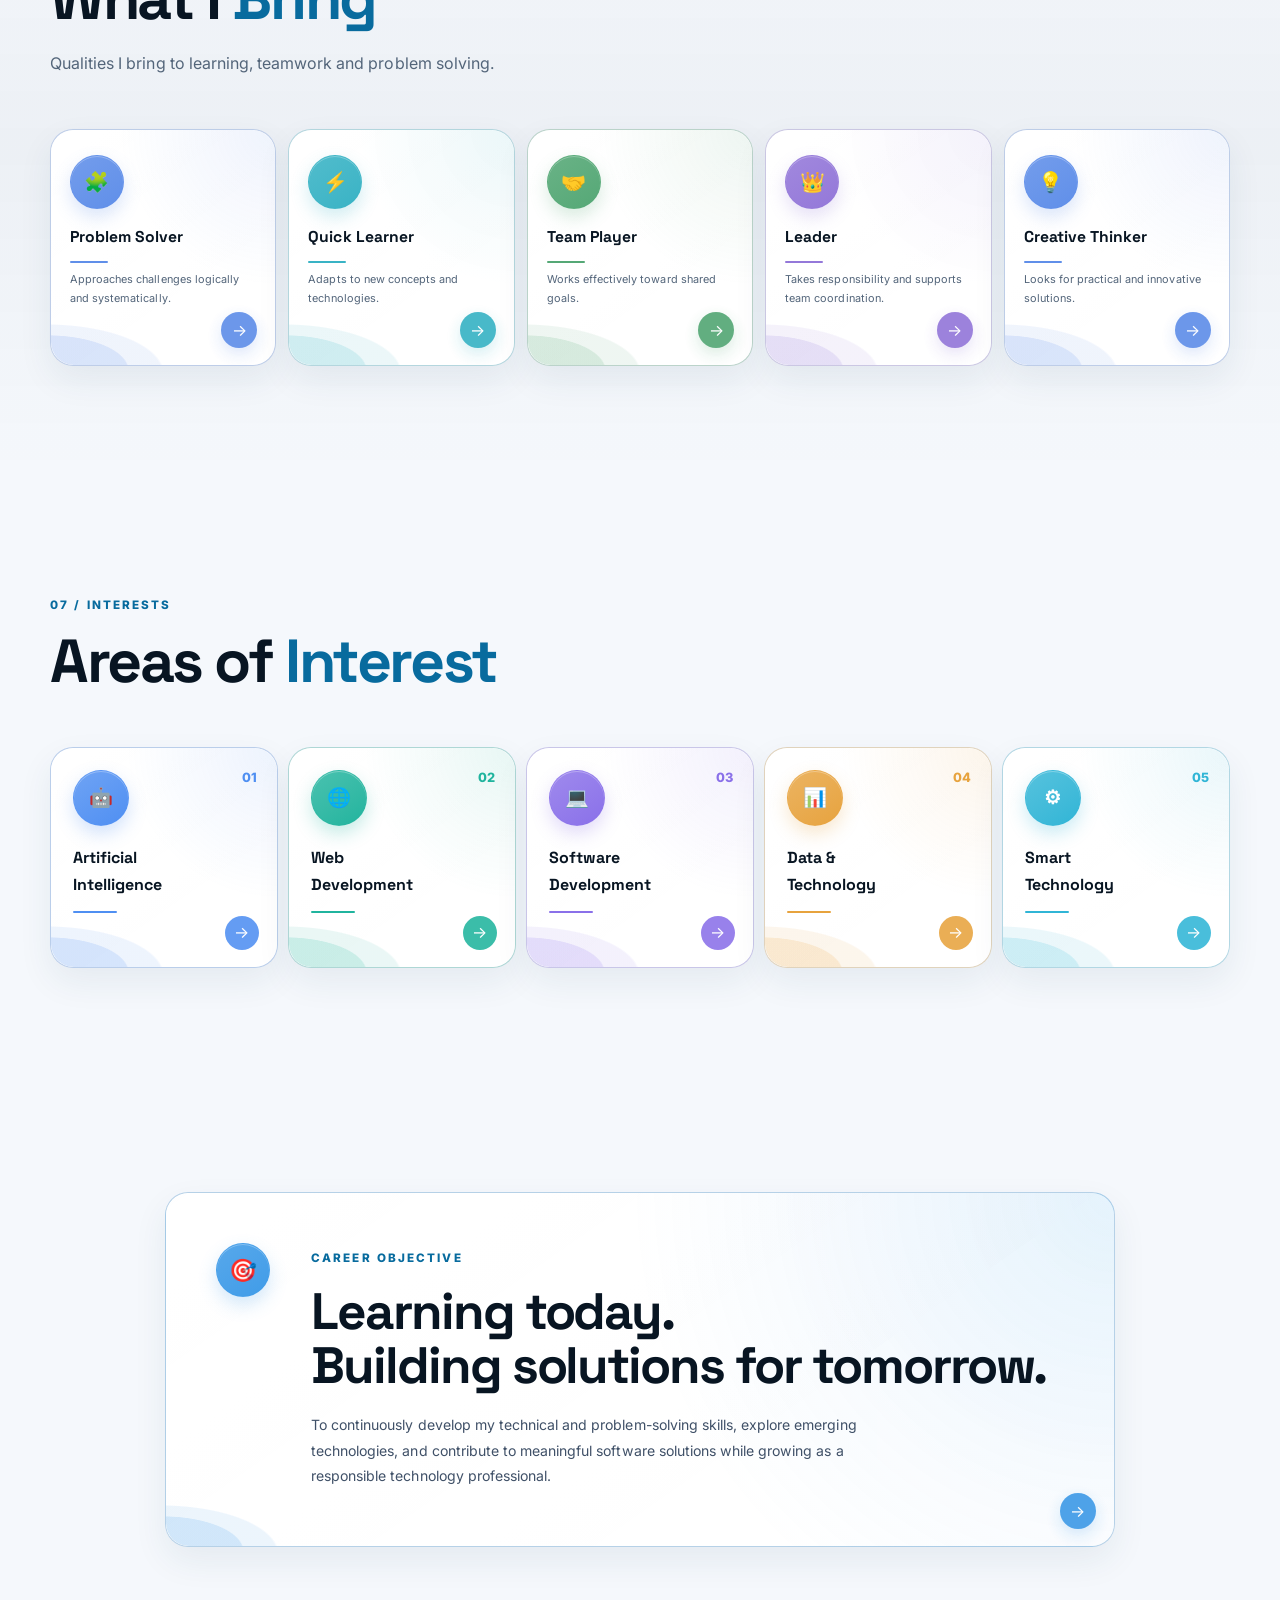
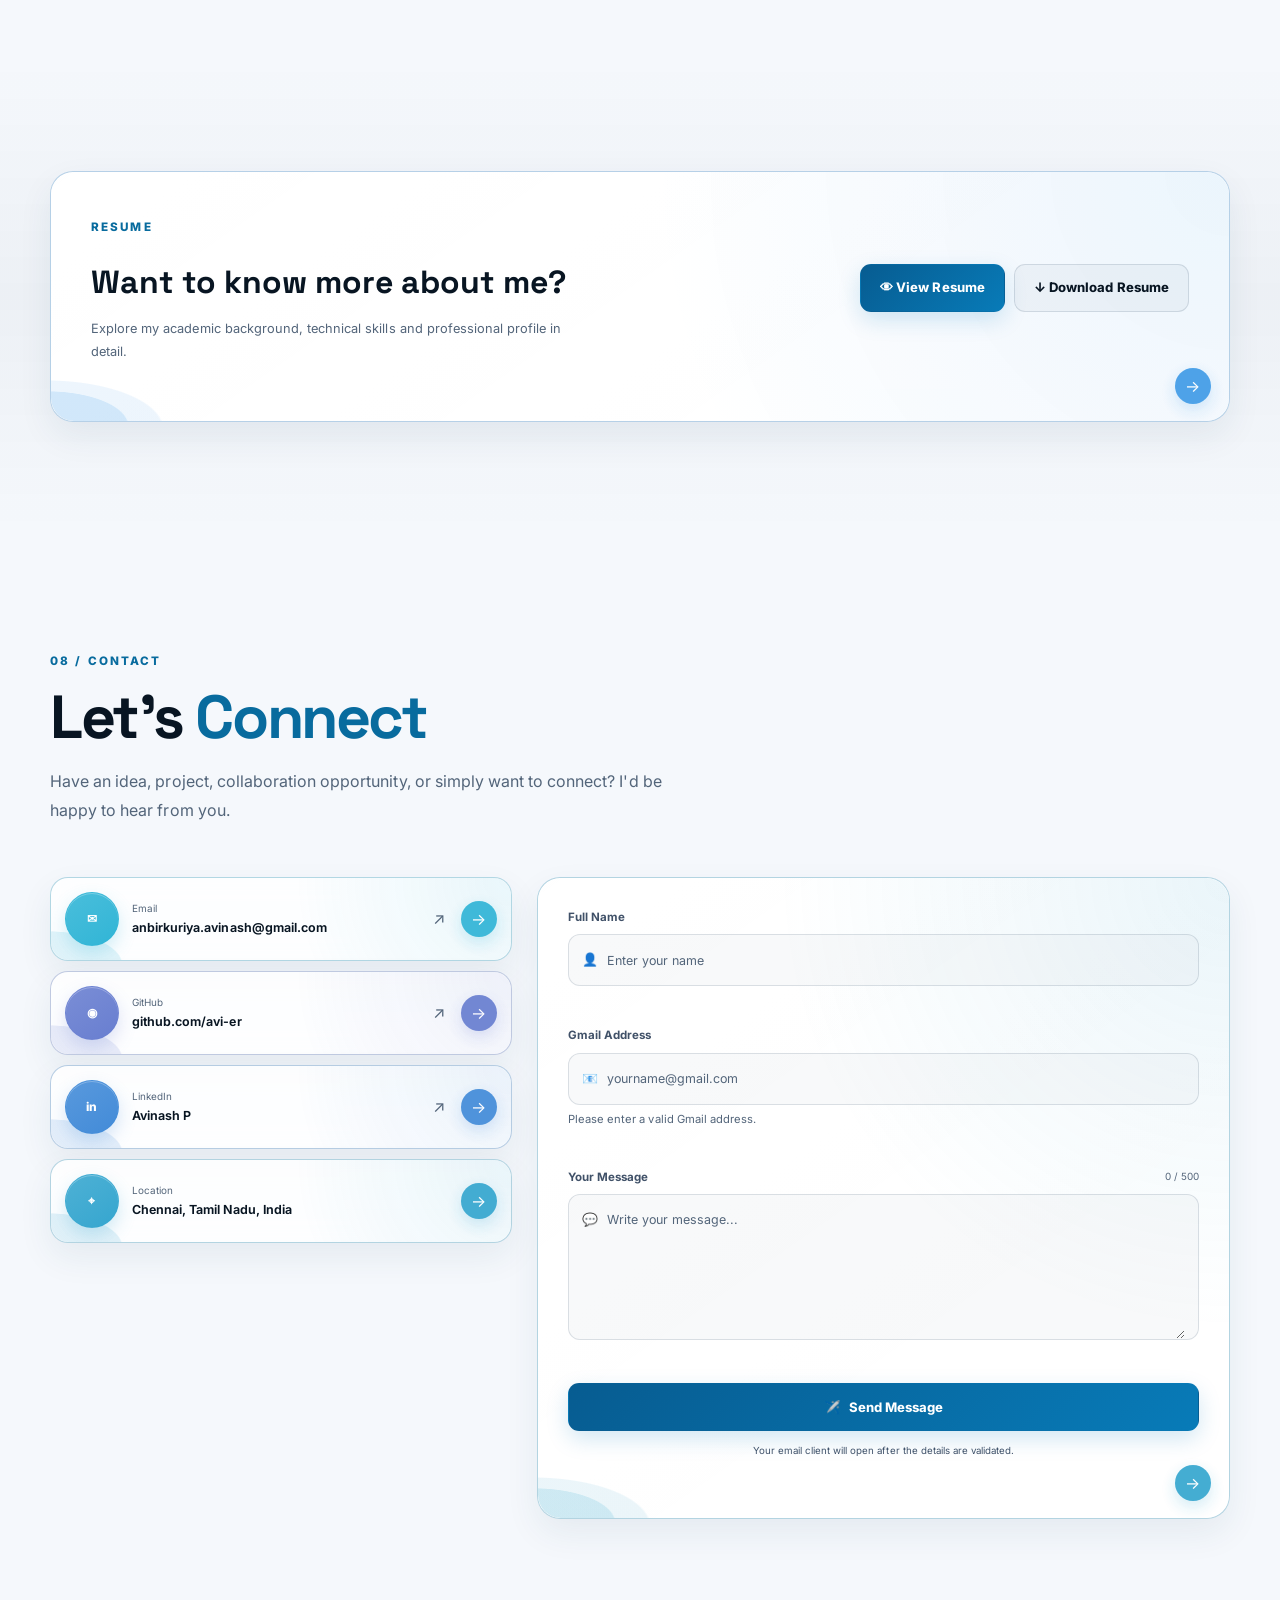
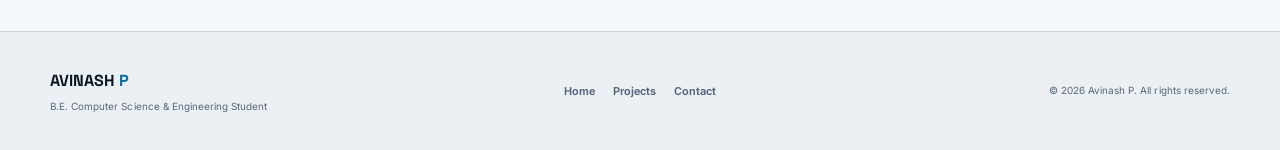
==== commit 9e871228: "Update index.html" ====
--- a/index.html
+++ b/index.html
@@ -854,7 +854,7 @@
               <span class="contact-icon">◉</span>
               <div>
                 <small>GitHub</small>
-                <strong>"github.com/avi-er"</strong>
+                <strong>github.com/avi-er</strong>
               </div>
               <span class="arrow">↗</span>
             </a>
